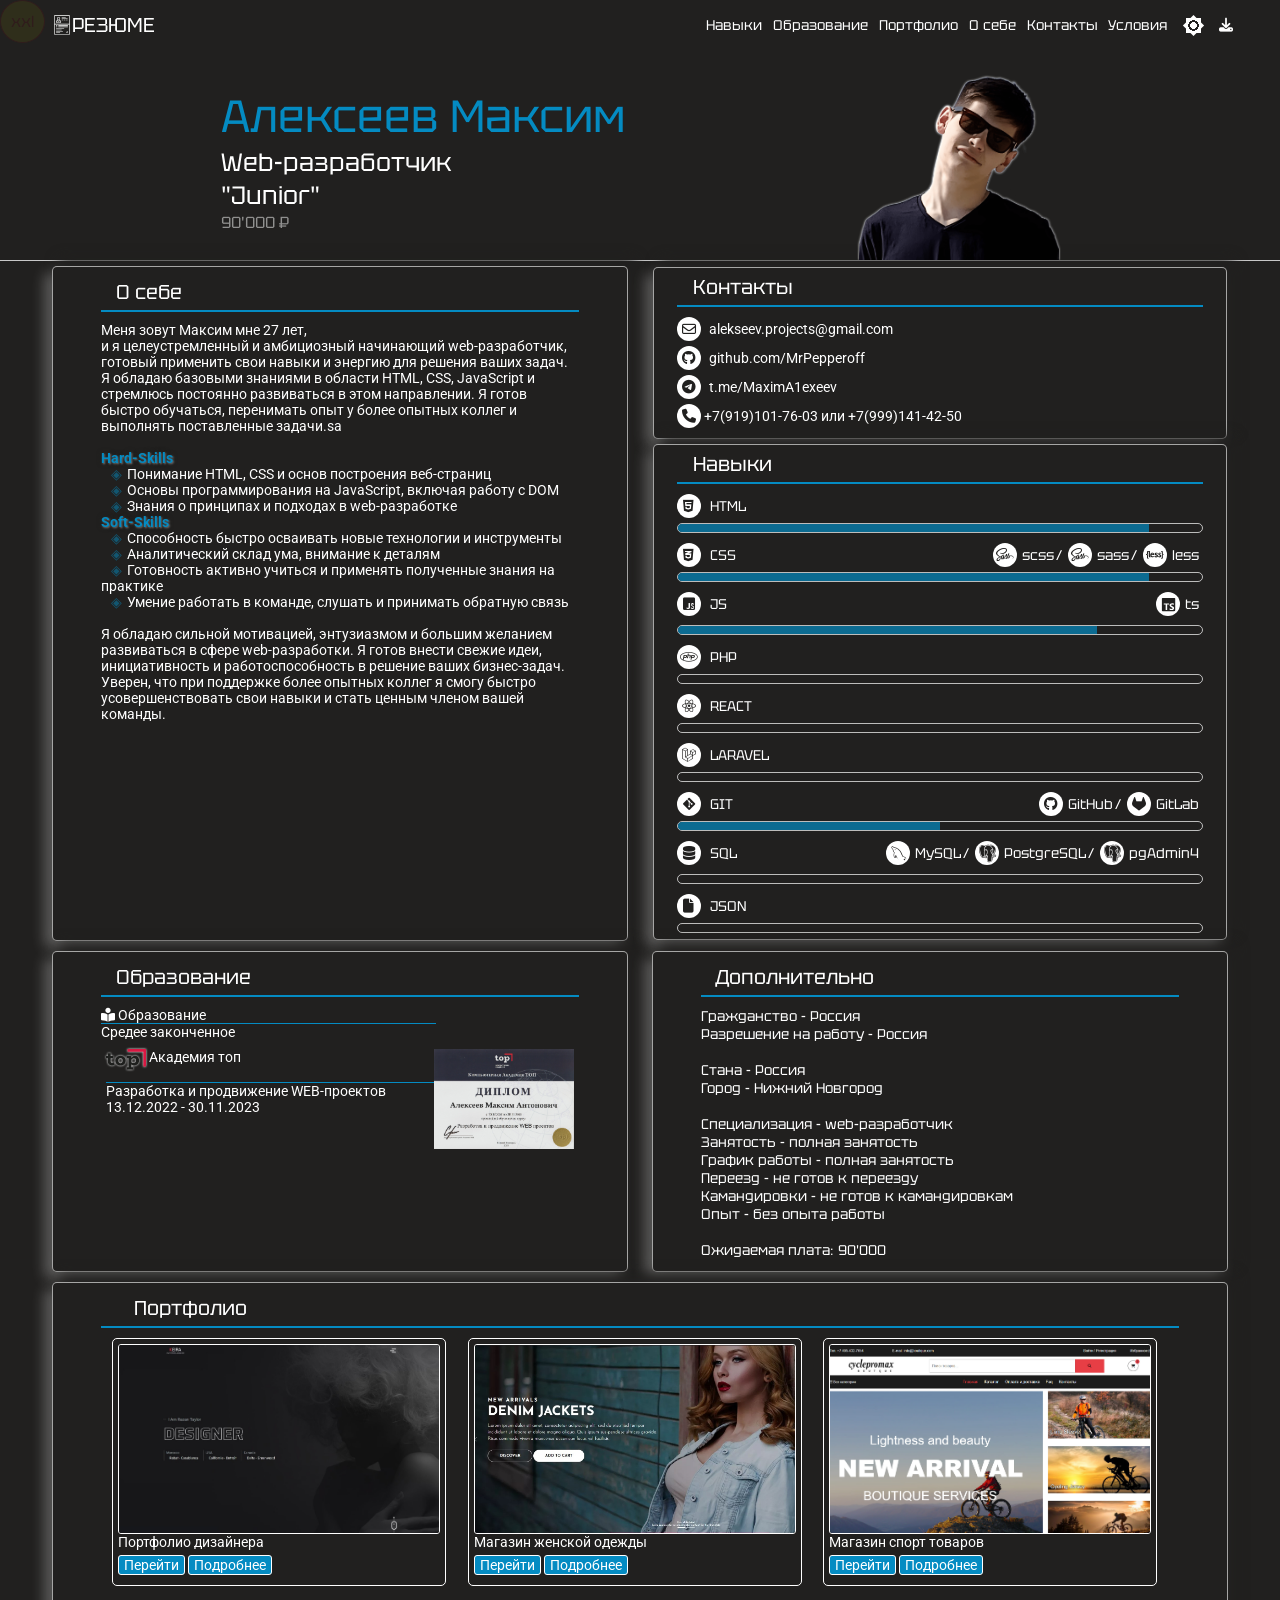
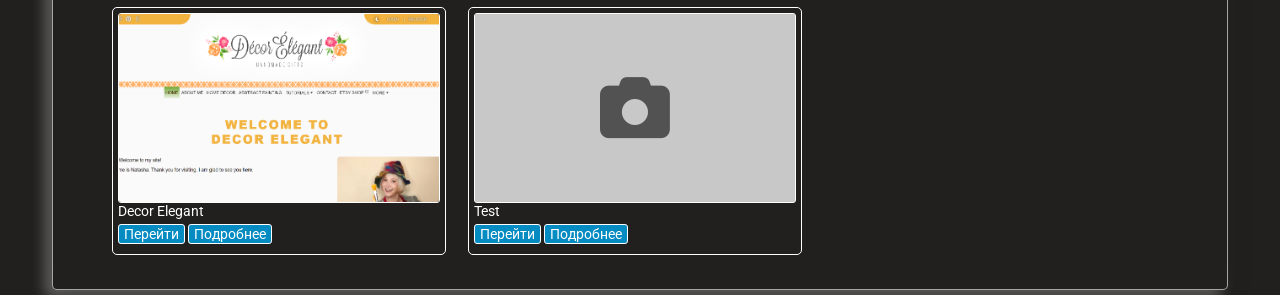
==== index.html @ 8994a520 "header adaptive v2" ====
<!DOCTYPE html>
<html lang="ru">
<head>
    <meta charset="UTF-8">
    <meta name="viewport" content="width=device-width, initial-scale=1.0">

    <!-- Стили -->
    <link rel="stylesheet" href="css/reset.css">
    <link rel="stylesheet" href="css/all.min.css">
    <link rel="stylesheet" href="css/style_portfolio.css">

    <!-- Инфо -->
    <link rel="shortcut icon" href="images/favicon.ico" type="image/x-icon">
    <title>Portfolio</title>
</head>
<!-- TODO 
    создать модельное окно в портфолио "подробнее", 
    добавить описание "обо мне", "условия (придумать другое название)" 
    создать модельное окно для диплома и активировать вторую часть диплома
    добавить БЭМ 
-->
<body>
    <div class="breackpoint">
        <div class='breackpoint__xxs'>xxs</div>
        <div class='breackpoint__xs'>xs</div>
        <div class='breackpoint__sm'>sm</div>
        <div class='breackpoint__md'>md</div>
        <div class='breackpoint__lg'>lg</div>
        <div class='breackpoint__xl'>xl</div>
        <div class='breackpoint__xxl'>xxl</div>
    </div>
    <header class="header">
        <div class="header__top__scroll">
            <div class="header__top" id="header-scroll">
                <div class="content header__top__wrap">    
                    <div class="logo">
                        <svg class="logo__icon" version="1.1" id="Capa_1" xmlns="http://www.w3.org/2000/svg" xmlns:xlink="http://www.w3.org/1999/xlink" x="0px" y="0px" viewBox="0 0 512 512" style="enable-background:new 0 0 512 512;" xml:space="preserve">
                            <g>
                                <path d="M432,0H80C66.766,0,56,10.766,56,24v464c0,13.233,10.766,24,24,24h352c13.234,0,24-10.767,24-24V24 C456,10.766,445.234,0,432,0z M80,16h352c4.411,0,8,3.589,8,8v200H72V24C72,19.589,75.589,16,80,16z M432,496H80 c-4.411,0-8-3.589-8-8V240h368v248C440,492.411,436.411,496,432,496z"></path>
                                <path d="M168,136c22.056,0,40-17.944,40-40v-8c0-22.056-17.944-40-40-40s-40,17.944-40,40v8C128,118.056,145.944,136,168,136z M144,88c0-13.234,10.766-24,24-24s24,10.766,24,24v8c0,13.234-10.766,24-24,24s-24-10.766-24-24V88z"></path>
                                <path d="M118.672,200h98.689c8.071,0,14.638-6.567,14.638-14.639V168c0-6.964-3.244-14.757-8.678-20.847 c-6.268-7.023-14.524-10.891-23.25-10.891h-6.79c-2.778,0-5.357,1.441-6.813,3.808C181.803,147.651,175.072,152,168,152 s-13.803-4.349-18.469-11.93c-1.456-2.366-4.035-3.808-6.813-3.808h-6.79C117.947,136.262,104,153.323,104,168v17.328 C104,193.418,110.582,200,118.672,200z M120,168c0-5.404,6.203-15.738,15.928-15.738h2.568C146.066,162.321,156.612,168,168,168 s21.934-5.679,29.503-15.738h2.568c9.725,0,15.928,10.334,15.928,15.738v16h-96V168z"></path>
                                <path d="M256,72h88c4.418,0,8-3.582,8-8s-3.582-8-8-8h-88c-4.418,0-8,3.582-8,8S251.582,72,256,72z"></path>
                                <path d="M256,136h24c4.418,0,8-3.582,8-8s-3.582-8-8-8h-24c-4.418,0-8,3.582-8,8S251.582,136,256,136z"></path>
                                <path d="M336,120h-24c-4.418,0-8,3.582-8,8s3.582,8,8,8h24c4.418,0,8-3.582,8-8S340.418,120,336,120z"></path>
                                <path d="M392,120h-24c-4.418,0-8,3.582-8,8s3.582,8,8,8h24c4.418,0,8-3.582,8-8S396.418,120,392,120z"></path>
                                <path d="M256,104h136c4.418,0,8-3.582,8-8s-3.582-8-8-8H256c-4.418,0-8,3.582-8,8S251.582,104,256,104z"></path>
                                <path d="M112,280h16c4.418,0,8-3.582,8-8s-3.582-8-8-8h-16c-4.418,0-8,3.582-8,8S107.582,280,112,280z"></path>
                                <path d="M400,264H168c-4.418,0-8,3.582-8,8s3.582,8,8,8h232c4.418,0,8-3.582,8-8S404.418,264,400,264z"></path>
                                <path d="M112,312h16c4.418,0,8-3.582,8-8s-3.582-8-8-8h-16c-4.418,0-8,3.582-8,8S107.582,312,112,312z"></path>
                                <path d="M400,296H168c-4.418,0-8,3.582-8,8s3.582,8,8,8h232c4.418,0,8-3.582,8-8S404.418,296,400,296z"></path>
                                <path d="M304,344H112c-4.418,0-8,3.582-8,8s3.582,8,8,8h192c4.418,0,8-3.582,8-8S308.418,344,304,344z"></path>
                                <path d="M272,408H112c-4.418,0-8,3.582-8,8s3.582,8,8,8h160c4.418,0,8-3.582,8-8S276.418,408,272,408z"></path>
                                <path d="M112,392h128c4.418,0,8-3.582,8-8s-3.582-8-8-8H112c-4.418,0-8,3.582-8,8S107.582,392,112,392z"></path>
                                <path d="M200,440h-88c-4.418,0-8,3.582-8,8s3.582,8,8,8h88c4.418,0,8-3.582,8-8S204.418,440,200,440z"></path>
                                <path d="M400,440h-32c-4.418,0-8,3.582-8,8s3.582,8,8,8h32c4.418,0,8-3.582,8-8S404.418,440,400,440z"></path>
                                <path d="M400,408h-16c-4.418,0-8,3.582-8,8s3.582,8,8,8h16c4.418,0,8-3.582,8-8S404.418,408,400,408z"></path>
                            </g>
                        </svg>
                        <p class="logo__title">РЕЗЮМЕ</p>
                        
                    </div>
                    <nav class="header__nav nav">
                        <ul>
                            <li><a href="#skills">Навыки</a></li>
                            <li><a href="#education">Образование</a></li>
                            <li><a href="#portfolio">Портфолио</a></li>
                            <li><a href="#about">О себе</a></li>
                            <li><a href="#contacts">Контакты</a></li>
                            <li><a href="#conditions">Условия</a></li>
                            <li>
                                <button class="darkMode" aria-label="Toggle color mode" title="Toggle color mode"  onClick='onDark()'>
                                    <div class="sun visible"></div>
                                    <div class="moon">
                                        <div class="star"></div>
                                        <div class="star small"></div>
                                    </div>
                                </button>
                            </li>
                            <li><a href="images/avatar.png" download title="Скачать Резюме"><i class="fa-solid fa-download"></i></a></li>
                        </ul>
                    </nav>
                </div>
            </div>    
        </div>
        
        <div class="header__bottom content">
            <div class="header__info">
                <h1 class="title name">Алексеев <span>Максим</span></h1>
                <h2 class="title">Web-разработчик</h2>
                <p class="lvl">"Junior"</p>
                <p class="price"> 90'000 &#8381;</p>
            </div>
            <div class="avatar__wrap">
                <img src="images/avatar.png" class='avatar' alt="avatar">
                
            </div>
        </div>
    </header>
    <main class="main content">
        <section class="about">
            <h2 class="title"><a name="about">О себе</a></h2>
            <p>
                Меня зовут Максим мне 27 лет, <br> и я целеустремленный и амбициозный начинающий web-разработчик, готовый применить свои навыки и энергию для решения ваших задач. Я обладаю базовыми знаниями в области HTML, CSS, JavaScript и стремлюсь постоянно развиваться в этом направлении. Я готов быстро обучаться, перенимать опыт у более опытных коллег и выполнять поставленные задачи.sa
            </p>
            <br>
            <p>
                <h3>hard-skills</h3>
                <ul>
                    <li>Понимание HTML, CSS и основ построения веб-страниц</li>
                    <li>Основы программирования на JavaScript, включая работу с DOM</li>
                    <li>Знания о принципах и подходах в web-разработке</li>
                </ul>
                <h3>soft-skills</h3>
                <ul>
                    <li>Способность быстро осваивать новые технологии и инструменты</li>
                    <li>Аналитический склад ума, внимание к деталям</li>
                    <li>Готовность активно учиться и применять полученные знания на практике</li>
                    <li>Умение работать в команде, слушать и принимать обратную связь</li>
                </ul>
            </p>
            <br>
            <p>
                Я обладаю сильной мотивацией, энтузиазмом и большим желанием развиваться в сфере web-разработки. Я готов внести свежие идеи, инициативность и работоспособность в решение ваших бизнес-задач. Уверен, что при поддержке более опытных коллег я смогу быстро усовершенствовать свои навыки и стать ценным членом вашей команды.
            </p>
        </section>
        <div class="section__wrap">
            <section class="contacts">
                <h2 class="title"><a name="contacts">Контакты</a></h2>
                <ul>
                    <li><a href="mailo:alekseev.projects@gmail.com"><i class="fa-regular fa-envelope"></i> alekseev.projects@gmail.com</a><button><i class="fa-regular fa-clipboard"></i></button></li>
                    <li><a href="https://github.com/MrPepperoff"><i class="fa-brands fa-github"></i> github.com/MrPepperoff</a></li>
                    <li><a href="https://t.me/MaximA1exeev"><i class="fa-brands fa-telegram"></i> t.me/MaximA1exeev</a></li>
                    <li><i class="fa-solid fa-phone"></i> +7(919)101-76-03 или +7(999)141-42-50</li>
                </ul>
            </section>
            <section class="skills">
                <h2 class="title"><a name="skills">Навыки</a></h2>
                <ul>
                    <li>
                        <div class="skills__langs">
                            <h4><i class="fa-brands fa-html5"></i> html</h4>
                        </div>
                        <div class="line" data-skill="90"></div>
                    </li>
                    <li>
                        <div class="skills__langs">
                            <h4><i class="fa-brands fa-css3-alt"></i> css</h4>
                            <ul>
                                <li><i class="fa-brands fa-sass"></i> scss</li>
                                <li><i class="fa-brands fa-sass"></i> sass</li>
                                <li><i class="fa-brands fa-less"></i> less</li>
                            </ul>    
                        </div>
                        <div class="line" data-skill="90"></div>
                        
                    </li>
                    <li>
                        <div class="skills__langs">
                            <h4><i class="fa-brands fa-square-js"></i> js</h4>    
                            <ul>
                                <li>
                                    <svg role="img" class='icon' viewBox="-7 -7 36 36" xmlns="http://www.w3.org/2000/svg">
                                        <path d="M1.125 0C.502 0 0 .502 0 1.125v21.75C0 23.498.502 24 1.125 24h21.75c.623 0 1.125-.502 1.125-1.125V1.125C24 .502 23.498 0 22.875 0zm17.363 9.75c.612 0 1.154.037 1.627.111a6.38 6.38 0 0 1 1.306.34v2.458a3.95 3.95 0 0 0-.643-.361 5.093 5.093 0 0 0-.717-.26 5.453 5.453 0 0 0-1.426-.2c-.3 0-.573.028-.819.086a2.1 2.1 0 0 0-.623.242c-.17.104-.3.229-.393.374a.888.888 0 0 0-.14.49c0 .196.053.373.156.529.104.156.252.304.443.444s.423.276.696.41c.273.135.582.274.926.416.47.197.892.407 1.266.628.374.222.695.473.963.753.268.279.472.598.614.957.142.359.214.776.214 1.253 0 .657-.125 1.21-.373 1.656a3.033 3.033 0 0 1-1.012 1.085 4.38 4.38 0 0 1-1.487.596c-.566.12-1.163.18-1.79.18a9.916 9.916 0 0 1-1.84-.164 5.544 5.544 0 0 1-1.512-.493v-2.63a5.033 5.033 0 0 0 3.237 1.2c.333 0 .624-.03.872-.09.249-.06.456-.144.623-.25.166-.108.29-.234.373-.38a1.023 1.023 0 0 0-.074-1.089 2.12 2.12 0 0 0-.537-.5 5.597 5.597 0 0 0-.807-.444 27.72 27.72 0 0 0-1.007-.436c-.918-.383-1.602-.852-2.053-1.405-.45-.553-.676-1.222-.676-2.005 0-.614.123-1.141.369-1.582.246-.441.58-.804 1.004-1.089a4.494 4.494 0 0 1 1.47-.629 7.536 7.536 0 0 1 1.77-.201zm-15.113.188h9.563v2.166H9.506v9.646H6.789v-9.646H3.375z"/>
                                    </svg> ts
                                </li>
                            </ul>
                        </div>
                        
                        <div class="line" data-skill="80"></div>
                        
                    </li>
                    <li>
                        <div class="skills__langs">
                            <h4><i class="fa-brands fa-php"></i> php</h4>
                        </div>
                        <div class="line" data-skill="0"></div>
                    </li>
                    <li>
                        <div class="skills__langs">
                            <h4><i class="fa-brands fa-react"></i> react</h4>
                        </div>
                        <div class="line" data-skill="0"></div>
                    </li>
                    <li>
                        <div class="skills__langs">
                            <h4><i class="fa-brands fa-laravel"></i> laravel</h4>    
                        </div>
                        <div class="line" data-skill="0"></div>
                    </li>
                    <li>
                        <div class="skills__langs">
                            <h4><i class="fa-brands fa-git-alt"></i> git</h4>
                            <ul>
                                <li><i class="fa-brands fa-github"></i> GitHub</li>
                                <li><i class="fa-brands fa-gitlab"></i> GitLab</li>
                            </ul>
                        </div>
                        <div class="line" data-skill="50"></div>
                    </li>
                    <li>
                        <div class="skills__langs">
                            <h4><i class="fa-solid fa-database"></i> SQL</h4>
                            <ul>
                                <li>
                                    <svg class="icon"  width="800px" height="800px" viewBox="-5 -5 30 30" xmlns="http://www.w3.org/2000/svg">
                                        <path d="m24.129 23.412-.508-.484c-.251-.331-.518-.624-.809-.891l-.005-.004q-.448-.407-.931-.774-.387-.266-1.064-.641c-.371-.167-.661-.46-.818-.824l-.004-.01-.048-.024c.212-.021.406-.06.592-.115l-.023.006.57-.157c.236-.074.509-.122.792-.133h.006c.298-.012.579-.06.847-.139l-.025.006q.194-.048.399-.109t.351-.109v-.169q-.145-.217-.351-.496c-.131-.178-.278-.333-.443-.468l-.005-.004q-.629-.556-1.303-1.076c-.396-.309-.845-.624-1.311-.916l-.068-.04c-.246-.162-.528-.312-.825-.435l-.034-.012q-.448-.182-.883-.399c-.097-.048-.21-.09-.327-.119l-.011-.002c-.117-.024-.217-.084-.29-.169l-.001-.001c-.138-.182-.259-.389-.355-.609l-.008-.02q-.145-.339-.314-.651-.363-.702-.702-1.427t-.651-1.452q-.217-.484-.399-.967c-.134-.354-.285-.657-.461-.942l.013.023c-.432-.736-.863-1.364-1.331-1.961l.028.038c-.463-.584-.943-1.106-1.459-1.59l-.008-.007c-.509-.478-1.057-.934-1.632-1.356l-.049-.035q-.896-.651-1.96-1.282c-.285-.168-.616-.305-.965-.393l-.026-.006-1.113-.278-.629-.048q-.314-.024-.629-.024c-.148-.078-.275-.171-.387-.279-.11-.105-.229-.204-.353-.295l-.01-.007c-.605-.353-1.308-.676-2.043-.93l-.085-.026c-.193-.113-.425-.179-.672-.179-.176 0-.345.034-.499.095l.009-.003c-.38.151-.67.458-.795.84l-.003.01c-.073.172-.115.371-.115.581 0 .368.13.705.347.968l-.002-.003q.544.725.834 1.14.217.291.448.605c.141.188.266.403.367.63l.008.021c.056.119.105.261.141.407l.003.016q.048.206.121.448.217.556.411 1.14c.141.425.297.785.478 1.128l-.019-.04q.145.266.291.52t.314.496c.065.098.147.179.241.242l.003.002c.099.072.164.185.169.313v.001c-.114.168-.191.369-.217.586l-.001.006c-.035.253-.085.478-.153.695l.008-.03c-.223.666-.351 1.434-.351 2.231 0 .258.013.512.04.763l-.003-.031c.06.958.349 1.838.812 2.6l-.014-.025c.197.295.408.552.641.787.168.188.412.306.684.306.152 0 .296-.037.422-.103l-.005.002c.35-.126.599-.446.617-.827v-.002c.048-.474.12-.898.219-1.312l-.013.067c.024-.063.038-.135.038-.211 0-.015-.001-.03-.002-.045v.002q-.012-.109.133-.206v.048q.145.339.302.677t.326.677c.295.449.608.841.952 1.202l-.003-.003c.345.372.721.706 1.127 1.001l.022.015c.212.162.398.337.566.528l.004.004c.158.186.347.339.56.454l.01.005v-.024h.048c-.039-.087-.102-.157-.18-.205l-.002-.001c-.079-.044-.147-.088-.211-.136l.005.003q-.217-.217-.448-.484t-.423-.508q-.508-.702-.969-1.467t-.871-1.555q-.194-.387-.375-.798t-.351-.798c-.049-.099-.083-.213-.096-.334v-.005c-.006-.115-.072-.214-.168-.265l-.002-.001c-.121.206-.255.384-.408.545l.001-.001c-.159.167-.289.364-.382.58l-.005.013c-.141.342-.244.739-.289 1.154l-.002.019q-.072.641-.145 1.318l-.048.024-.024.024c-.26-.053-.474-.219-.59-.443l-.002-.005q-.182-.351-.326-.69c-.248-.637-.402-1.374-.423-2.144v-.009c-.009-.122-.013-.265-.013-.408 0-.666.105-1.308.299-1.91l-.012.044q.072-.266.314-.896t.097-.871c-.05-.165-.143-.304-.265-.41l-.001-.001c-.122-.106-.233-.217-.335-.335l-.003-.004q-.169-.244-.326-.52t-.278-.544c-.165-.382-.334-.861-.474-1.353l-.022-.089c-.159-.565-.336-1.043-.546-1.503l.026.064c-.111-.252-.24-.47-.39-.669l.006.008q-.244-.326-.436-.617-.244-.314-.484-.605c-.163-.197-.308-.419-.426-.657l-.009-.02c-.048-.097-.09-.21-.119-.327l-.002-.011c-.011-.035-.017-.076-.017-.117 0-.082.024-.159.066-.223l-.001.002c.011-.056.037-.105.073-.145.039-.035.089-.061.143-.072h.002c.085-.055.188-.088.3-.088.084 0 .165.019.236.053l-.003-.001c.219.062.396.124.569.195l-.036-.013q.459.194.847.375c.298.142.552.292.792.459l-.018-.012q.194.121.387.266t.411.291h.339q.387 0 .822.037c.293.023.564.078.822.164l-.024-.007c.481.143.894.312 1.286.515l-.041-.019q.593.302 1.125.641c.589.367 1.098.743 1.577 1.154l-.017-.014c.5.428.954.867 1.38 1.331l.01.012c.416.454.813.947 1.176 1.464l.031.047c.334.472.671 1.018.974 1.584l.042.085c.081.154.163.343.234.536l.011.033q.097.278.217.57.266.605.57 1.221t.57 1.198l.532 1.161c.187.406.396.756.639 1.079l-.011-.015c.203.217.474.369.778.422l.008.001c.368.092.678.196.978.319l-.047-.017c.143.065.327.134.516.195l.04.011c.212.065.396.151.565.259l-.009-.005c.327.183.604.363.868.559l-.021-.015q.411.302.822.57.194.145.651.423t.484.52c-.114-.004-.249-.007-.384-.007-.492 0-.976.032-1.45.094l.056-.006c-.536.072-1.022.203-1.479.39l.04-.014c-.113.049-.248.094-.388.129l-.019.004c-.142.021-.252.135-.266.277v.001c.061.076.11.164.143.26l.002.006c.034.102.075.19.125.272l-.003-.006c.119.211.247.393.391.561l-.004-.005c.141.174.3.325.476.454l.007.005q.244.194.508.399c.161.126.343.25.532.362l.024.013c.284.174.614.34.958.479l.046.016c.374.15.695.324.993.531l-.016-.011q.291.169.58.375t.556.399c.073.072.137.152.191.239l.003.005c.091.104.217.175.36.193h.003v-.048c-.088-.067-.153-.16-.184-.267l-.001-.004c-.025-.102-.062-.191-.112-.273l.002.004zm-18.576-19.205q-.194 0-.363.012c-.115.008-.222.029-.323.063l.009-.003v.024h.048q.097.145.244.326t.266.351l.387.798.048-.024c.113-.082.2-.192.252-.321l.002-.005c.052-.139.082-.301.082-.469 0-.018 0-.036-.001-.054v.003c-.045-.044-.082-.096-.108-.154l-.001-.003-.081-.182c-.053-.084-.127-.15-.214-.192l-.003-.001c-.094-.045-.174-.102-.244-.169z"/>
                                    </svg>
                                     MySQL
                                </li>
                                <li>
                                    <svg class="icon"  width="800px" height="800px" viewBox="-3 -3 36 36" xmlns="http://www.w3.org/2000/svg">
                                        <path d="M22.839 0c-1.245 0.011-2.479 0.188-3.677 0.536l-0.083 0.027c-0.751-0.131-1.516-0.203-2.276-0.219-1.573-0.027-2.923 0.353-4.011 0.989-1.073-0.369-3.297-1.016-5.641-0.885-1.629 0.088-3.411 0.583-4.735 1.979-1.312 1.391-2.009 3.547-1.864 6.485 0.041 0.807 0.271 2.124 0.656 3.837 0.38 1.709 0.917 3.709 1.589 5.537 0.672 1.823 1.405 3.463 2.552 4.577 0.572 0.557 1.364 1.032 2.296 0.991 0.652-0.027 1.24-0.313 1.751-0.735 0.249 0.328 0.516 0.468 0.755 0.599 0.308 0.167 0.599 0.281 0.907 0.355 0.552 0.14 1.495 0.323 2.599 0.135 0.375-0.063 0.771-0.187 1.167-0.359 0.016 0.437 0.032 0.869 0.047 1.307 0.057 1.38 0.095 2.656 0.505 3.776 0.068 0.183 0.251 1.12 0.969 1.953 0.724 0.833 2.129 1.349 3.739 1.005 1.131-0.24 2.573-0.677 3.532-2.041 0.948-1.344 1.375-3.276 1.459-6.412 0.020-0.172 0.047-0.312 0.072-0.448l0.224 0.021h0.027c1.208 0.052 2.521-0.12 3.62-0.631 0.968-0.448 1.703-0.901 2.239-1.708 0.131-0.199 0.281-0.443 0.319-0.86 0.041-0.411-0.199-1.063-0.595-1.364-0.791-0.604-1.291-0.375-1.828-0.26-0.525 0.115-1.063 0.176-1.599 0.192 1.541-2.593 2.645-5.353 3.276-7.792 0.375-1.443 0.584-2.771 0.599-3.932 0.021-1.161-0.077-2.187-0.771-3.077-2.177-2.776-5.235-3.548-7.599-3.573-0.073 0-0.145 0-0.219 0zM22.776 0.855c2.235-0.021 5.093 0.604 7.145 3.228 0.464 0.589 0.6 1.448 0.584 2.511s-0.213 2.328-0.573 3.719c-0.692 2.699-2.011 5.833-3.859 8.652 0.063 0.047 0.135 0.088 0.208 0.115 0.385 0.161 1.265 0.296 3.025-0.063 0.443-0.095 0.767-0.156 1.105 0.099 0.167 0.14 0.255 0.349 0.244 0.568-0.020 0.161-0.077 0.317-0.177 0.448-0.339 0.509-1.009 0.995-1.869 1.396-0.76 0.353-1.855 0.536-2.817 0.547-0.489 0.005-0.937-0.032-1.319-0.152l-0.020-0.004c-0.147 1.411-0.484 4.203-0.704 5.473-0.176 1.025-0.484 1.844-1.072 2.453-0.589 0.615-1.417 0.979-2.537 1.219-1.385 0.297-2.391-0.021-3.041-0.568s-0.948-1.276-1.125-1.719c-0.124-0.307-0.187-0.703-0.249-1.235-0.063-0.531-0.104-1.177-0.136-1.911-0.041-1.12-0.057-2.24-0.041-3.365-0.577 0.532-1.296 0.88-2.068 1.016-0.921 0.156-1.739 0-2.228-0.12-0.24-0.063-0.475-0.151-0.693-0.271-0.229-0.12-0.443-0.255-0.588-0.527-0.084-0.156-0.109-0.337-0.073-0.509 0.041-0.177 0.145-0.328 0.287-0.443 0.265-0.215 0.615-0.333 1.14-0.443 0.959-0.199 1.297-0.333 1.5-0.496 0.172-0.135 0.371-0.416 0.713-0.828 0-0.015 0-0.036-0.005-0.052-0.619-0.020-1.224-0.181-1.771-0.479-0.197 0.208-1.224 1.292-2.468 2.792-0.521 0.624-1.099 0.984-1.713 1.011-0.609 0.025-1.163-0.281-1.631-0.735-0.937-0.912-1.688-2.48-2.339-4.251s-1.177-3.744-1.557-5.421c-0.375-1.683-0.599-3.037-0.631-3.688-0.14-2.776 0.511-4.645 1.625-5.828s2.641-1.625 4.131-1.713c2.672-0.151 5.213 0.781 5.724 0.979 0.989-0.672 2.265-1.088 3.859-1.063 0.756 0.011 1.505 0.109 2.24 0.292l0.027-0.016c0.323-0.109 0.651-0.208 0.984-0.28 0.907-0.215 1.833-0.324 2.76-0.339zM22.979 1.745h-0.197c-0.76 0.009-1.527 0.099-2.271 0.26 1.661 0.735 2.916 1.864 3.801 3 0.615 0.781 1.12 1.64 1.505 2.557 0.152 0.355 0.251 0.651 0.303 0.88 0.031 0.115 0.047 0.213 0.057 0.312 0 0.052 0.005 0.105-0.021 0.193 0 0.005-0.005 0.016-0.005 0.021 0.043 1.167-0.249 1.957-0.287 3.072-0.025 0.808 0.183 1.756 0.235 2.792 0.047 0.973-0.072 2.041-0.703 3.093 0.052 0.063 0.099 0.125 0.151 0.193 1.672-2.636 2.88-5.547 3.521-8.032 0.344-1.339 0.525-2.552 0.541-3.509 0.016-0.959-0.161-1.657-0.391-1.948-1.792-2.287-4.213-2.871-6.24-2.885zM16.588 2.088c-1.572 0.005-2.703 0.48-3.561 1.193-0.887 0.74-1.48 1.745-1.865 2.781-0.464 1.224-0.625 2.411-0.688 3.219l0.021-0.011c0.475-0.265 1.099-0.536 1.771-0.687 0.667-0.157 1.391-0.204 2.041 0.052 0.657 0.249 1.193 0.848 1.391 1.749 0.939 4.344-0.291 5.959-0.744 7.177-0.172 0.443-0.323 0.891-0.443 1.349 0.057-0.011 0.115-0.027 0.172-0.032 0.323-0.025 0.572 0.079 0.719 0.141 0.459 0.192 0.771 0.588 0.943 1.041 0.041 0.12 0.072 0.244 0.093 0.38 0.016 0.052 0.027 0.109 0.027 0.167-0.052 1.661-0.048 3.323 0.015 4.984 0.032 0.719 0.079 1.349 0.136 1.849 0.057 0.495 0.135 0.875 0.188 1.005 0.171 0.427 0.421 0.984 0.875 1.364 0.448 0.381 1.093 0.631 2.276 0.381 1.025-0.224 1.656-0.527 2.077-0.964 0.423-0.443 0.672-1.052 0.833-1.984 0.245-1.401 0.729-5.464 0.787-6.224-0.025-0.579 0.057-1.021 0.245-1.36 0.187-0.344 0.479-0.557 0.735-0.672 0.124-0.057 0.244-0.093 0.343-0.125-0.104-0.145-0.213-0.291-0.323-0.432-0.364-0.443-0.667-0.937-0.891-1.463-0.104-0.22-0.219-0.439-0.344-0.647-0.176-0.317-0.4-0.719-0.635-1.172-0.469-0.896-0.979-1.989-1.245-3.052-0.265-1.063-0.301-2.161 0.376-2.932 0.599-0.688 1.656-0.973 3.233-0.812-0.047-0.141-0.072-0.261-0.151-0.443-0.359-0.844-0.828-1.636-1.391-2.355-1.339-1.713-3.511-3.412-6.859-3.469zM7.735 2.156c-0.167 0-0.339 0.005-0.505 0.016-1.349 0.079-2.62 0.468-3.532 1.432-0.911 0.969-1.509 2.547-1.38 5.167 0.027 0.5 0.24 1.885 0.609 3.536 0.371 1.652 0.896 3.595 1.527 5.313 0.629 1.713 1.391 3.208 2.12 3.916 0.364 0.349 0.681 0.495 0.968 0.485 0.287-0.016 0.636-0.183 1.063-0.693 0.776-0.937 1.579-1.844 2.412-2.729-1.199-1.047-1.787-2.629-1.552-4.203 0.135-0.984 0.156-1.907 0.135-2.636-0.015-0.708-0.063-1.176-0.063-1.473 0-0.011 0-0.016 0-0.027v-0.005l-0.005-0.009c0-1.537 0.272-3.057 0.792-4.5 0.375-0.996 0.928-2 1.76-2.819-0.817-0.271-2.271-0.676-3.843-0.755-0.167-0.011-0.339-0.016-0.505-0.016zM24.265 9.197c-0.905 0.016-1.411 0.251-1.681 0.552-0.376 0.433-0.412 1.193-0.177 2.131 0.233 0.937 0.719 1.984 1.172 2.855 0.224 0.437 0.443 0.828 0.619 1.145 0.183 0.323 0.313 0.547 0.391 0.745 0.073 0.177 0.157 0.333 0.24 0.479 0.349-0.74 0.412-1.464 0.375-2.224-0.047-0.937-0.265-1.896-0.229-2.864 0.037-1.136 0.261-1.876 0.277-2.751-0.324-0.041-0.657-0.068-0.985-0.068zM13.287 9.355c-0.276 0-0.552 0.036-0.823 0.099-0.537 0.131-1.052 0.328-1.537 0.599-0.161 0.088-0.317 0.188-0.463 0.303l-0.032 0.025c0.011 0.199 0.047 0.667 0.063 1.365 0.016 0.76 0 1.728-0.145 2.776-0.323 2.281 1.333 4.167 3.276 4.172 0.115-0.469 0.301-0.944 0.489-1.443 0.541-1.459 1.604-2.521 0.708-6.677-0.145-0.677-0.437-0.953-0.839-1.109-0.224-0.079-0.457-0.115-0.697-0.109zM23.844 9.625h0.068c0.083 0.005 0.167 0.011 0.239 0.031 0.068 0.016 0.131 0.037 0.183 0.073 0.052 0.031 0.088 0.083 0.099 0.145v0.011c0 0.063-0.016 0.125-0.047 0.183-0.041 0.072-0.088 0.14-0.145 0.197-0.136 0.151-0.319 0.251-0.516 0.281-0.193 0.027-0.385-0.025-0.547-0.135-0.063-0.048-0.125-0.1-0.172-0.157-0.047-0.047-0.073-0.109-0.084-0.172-0.004-0.061 0.011-0.124 0.052-0.171 0.048-0.048 0.1-0.089 0.157-0.12 0.129-0.073 0.301-0.125 0.5-0.152 0.072-0.009 0.145-0.015 0.213-0.020zM13.416 9.849c0.068 0 0.147 0.005 0.22 0.015 0.208 0.032 0.385 0.084 0.525 0.167 0.068 0.032 0.131 0.084 0.177 0.141 0.052 0.063 0.077 0.14 0.073 0.224-0.016 0.077-0.048 0.151-0.1 0.208-0.057 0.068-0.119 0.125-0.192 0.172-0.172 0.125-0.385 0.177-0.599 0.151-0.215-0.036-0.412-0.14-0.557-0.301-0.063-0.068-0.115-0.141-0.157-0.219-0.047-0.073-0.067-0.156-0.057-0.24 0.021-0.14 0.141-0.219 0.256-0.26 0.131-0.043 0.271-0.057 0.411-0.052zM25.495 19.64h-0.005c-0.192 0.073-0.353 0.1-0.489 0.163-0.14 0.052-0.251 0.156-0.317 0.285-0.089 0.152-0.156 0.423-0.136 0.885 0.057 0.043 0.125 0.073 0.199 0.095 0.224 0.068 0.609 0.115 1.036 0.109 0.849-0.011 1.896-0.208 2.453-0.469 0.453-0.208 0.88-0.489 1.255-0.817-1.859 0.38-2.905 0.281-3.552 0.016-0.156-0.068-0.307-0.157-0.443-0.267zM14.787 19.765h-0.027c-0.072 0.005-0.172 0.032-0.375 0.251-0.464 0.52-0.625 0.848-1.005 1.151-0.385 0.307-0.88 0.469-1.875 0.672-0.312 0.063-0.495 0.135-0.615 0.192 0.036 0.032 0.036 0.043 0.093 0.068 0.147 0.084 0.333 0.152 0.485 0.193 0.427 0.104 1.124 0.229 1.859 0.104 0.729-0.125 1.489-0.475 2.141-1.385 0.115-0.156 0.124-0.391 0.031-0.641-0.093-0.244-0.297-0.463-0.437-0.52-0.089-0.043-0.183-0.068-0.276-0.084z"/>
                                    </svg> 
                                     PostgreSQL
                                </li>
                                <li>
                                    <svg class="icon"  width="800px" height="800px" viewBox="-3 -3 36 36" xmlns="http://www.w3.org/2000/svg">
                                        <path d="M22.839 0c-1.245 0.011-2.479 0.188-3.677 0.536l-0.083 0.027c-0.751-0.131-1.516-0.203-2.276-0.219-1.573-0.027-2.923 0.353-4.011 0.989-1.073-0.369-3.297-1.016-5.641-0.885-1.629 0.088-3.411 0.583-4.735 1.979-1.312 1.391-2.009 3.547-1.864 6.485 0.041 0.807 0.271 2.124 0.656 3.837 0.38 1.709 0.917 3.709 1.589 5.537 0.672 1.823 1.405 3.463 2.552 4.577 0.572 0.557 1.364 1.032 2.296 0.991 0.652-0.027 1.24-0.313 1.751-0.735 0.249 0.328 0.516 0.468 0.755 0.599 0.308 0.167 0.599 0.281 0.907 0.355 0.552 0.14 1.495 0.323 2.599 0.135 0.375-0.063 0.771-0.187 1.167-0.359 0.016 0.437 0.032 0.869 0.047 1.307 0.057 1.38 0.095 2.656 0.505 3.776 0.068 0.183 0.251 1.12 0.969 1.953 0.724 0.833 2.129 1.349 3.739 1.005 1.131-0.24 2.573-0.677 3.532-2.041 0.948-1.344 1.375-3.276 1.459-6.412 0.020-0.172 0.047-0.312 0.072-0.448l0.224 0.021h0.027c1.208 0.052 2.521-0.12 3.62-0.631 0.968-0.448 1.703-0.901 2.239-1.708 0.131-0.199 0.281-0.443 0.319-0.86 0.041-0.411-0.199-1.063-0.595-1.364-0.791-0.604-1.291-0.375-1.828-0.26-0.525 0.115-1.063 0.176-1.599 0.192 1.541-2.593 2.645-5.353 3.276-7.792 0.375-1.443 0.584-2.771 0.599-3.932 0.021-1.161-0.077-2.187-0.771-3.077-2.177-2.776-5.235-3.548-7.599-3.573-0.073 0-0.145 0-0.219 0zM22.776 0.855c2.235-0.021 5.093 0.604 7.145 3.228 0.464 0.589 0.6 1.448 0.584 2.511s-0.213 2.328-0.573 3.719c-0.692 2.699-2.011 5.833-3.859 8.652 0.063 0.047 0.135 0.088 0.208 0.115 0.385 0.161 1.265 0.296 3.025-0.063 0.443-0.095 0.767-0.156 1.105 0.099 0.167 0.14 0.255 0.349 0.244 0.568-0.020 0.161-0.077 0.317-0.177 0.448-0.339 0.509-1.009 0.995-1.869 1.396-0.76 0.353-1.855 0.536-2.817 0.547-0.489 0.005-0.937-0.032-1.319-0.152l-0.020-0.004c-0.147 1.411-0.484 4.203-0.704 5.473-0.176 1.025-0.484 1.844-1.072 2.453-0.589 0.615-1.417 0.979-2.537 1.219-1.385 0.297-2.391-0.021-3.041-0.568s-0.948-1.276-1.125-1.719c-0.124-0.307-0.187-0.703-0.249-1.235-0.063-0.531-0.104-1.177-0.136-1.911-0.041-1.12-0.057-2.24-0.041-3.365-0.577 0.532-1.296 0.88-2.068 1.016-0.921 0.156-1.739 0-2.228-0.12-0.24-0.063-0.475-0.151-0.693-0.271-0.229-0.12-0.443-0.255-0.588-0.527-0.084-0.156-0.109-0.337-0.073-0.509 0.041-0.177 0.145-0.328 0.287-0.443 0.265-0.215 0.615-0.333 1.14-0.443 0.959-0.199 1.297-0.333 1.5-0.496 0.172-0.135 0.371-0.416 0.713-0.828 0-0.015 0-0.036-0.005-0.052-0.619-0.020-1.224-0.181-1.771-0.479-0.197 0.208-1.224 1.292-2.468 2.792-0.521 0.624-1.099 0.984-1.713 1.011-0.609 0.025-1.163-0.281-1.631-0.735-0.937-0.912-1.688-2.48-2.339-4.251s-1.177-3.744-1.557-5.421c-0.375-1.683-0.599-3.037-0.631-3.688-0.14-2.776 0.511-4.645 1.625-5.828s2.641-1.625 4.131-1.713c2.672-0.151 5.213 0.781 5.724 0.979 0.989-0.672 2.265-1.088 3.859-1.063 0.756 0.011 1.505 0.109 2.24 0.292l0.027-0.016c0.323-0.109 0.651-0.208 0.984-0.28 0.907-0.215 1.833-0.324 2.76-0.339zM22.979 1.745h-0.197c-0.76 0.009-1.527 0.099-2.271 0.26 1.661 0.735 2.916 1.864 3.801 3 0.615 0.781 1.12 1.64 1.505 2.557 0.152 0.355 0.251 0.651 0.303 0.88 0.031 0.115 0.047 0.213 0.057 0.312 0 0.052 0.005 0.105-0.021 0.193 0 0.005-0.005 0.016-0.005 0.021 0.043 1.167-0.249 1.957-0.287 3.072-0.025 0.808 0.183 1.756 0.235 2.792 0.047 0.973-0.072 2.041-0.703 3.093 0.052 0.063 0.099 0.125 0.151 0.193 1.672-2.636 2.88-5.547 3.521-8.032 0.344-1.339 0.525-2.552 0.541-3.509 0.016-0.959-0.161-1.657-0.391-1.948-1.792-2.287-4.213-2.871-6.24-2.885zM16.588 2.088c-1.572 0.005-2.703 0.48-3.561 1.193-0.887 0.74-1.48 1.745-1.865 2.781-0.464 1.224-0.625 2.411-0.688 3.219l0.021-0.011c0.475-0.265 1.099-0.536 1.771-0.687 0.667-0.157 1.391-0.204 2.041 0.052 0.657 0.249 1.193 0.848 1.391 1.749 0.939 4.344-0.291 5.959-0.744 7.177-0.172 0.443-0.323 0.891-0.443 1.349 0.057-0.011 0.115-0.027 0.172-0.032 0.323-0.025 0.572 0.079 0.719 0.141 0.459 0.192 0.771 0.588 0.943 1.041 0.041 0.12 0.072 0.244 0.093 0.38 0.016 0.052 0.027 0.109 0.027 0.167-0.052 1.661-0.048 3.323 0.015 4.984 0.032 0.719 0.079 1.349 0.136 1.849 0.057 0.495 0.135 0.875 0.188 1.005 0.171 0.427 0.421 0.984 0.875 1.364 0.448 0.381 1.093 0.631 2.276 0.381 1.025-0.224 1.656-0.527 2.077-0.964 0.423-0.443 0.672-1.052 0.833-1.984 0.245-1.401 0.729-5.464 0.787-6.224-0.025-0.579 0.057-1.021 0.245-1.36 0.187-0.344 0.479-0.557 0.735-0.672 0.124-0.057 0.244-0.093 0.343-0.125-0.104-0.145-0.213-0.291-0.323-0.432-0.364-0.443-0.667-0.937-0.891-1.463-0.104-0.22-0.219-0.439-0.344-0.647-0.176-0.317-0.4-0.719-0.635-1.172-0.469-0.896-0.979-1.989-1.245-3.052-0.265-1.063-0.301-2.161 0.376-2.932 0.599-0.688 1.656-0.973 3.233-0.812-0.047-0.141-0.072-0.261-0.151-0.443-0.359-0.844-0.828-1.636-1.391-2.355-1.339-1.713-3.511-3.412-6.859-3.469zM7.735 2.156c-0.167 0-0.339 0.005-0.505 0.016-1.349 0.079-2.62 0.468-3.532 1.432-0.911 0.969-1.509 2.547-1.38 5.167 0.027 0.5 0.24 1.885 0.609 3.536 0.371 1.652 0.896 3.595 1.527 5.313 0.629 1.713 1.391 3.208 2.12 3.916 0.364 0.349 0.681 0.495 0.968 0.485 0.287-0.016 0.636-0.183 1.063-0.693 0.776-0.937 1.579-1.844 2.412-2.729-1.199-1.047-1.787-2.629-1.552-4.203 0.135-0.984 0.156-1.907 0.135-2.636-0.015-0.708-0.063-1.176-0.063-1.473 0-0.011 0-0.016 0-0.027v-0.005l-0.005-0.009c0-1.537 0.272-3.057 0.792-4.5 0.375-0.996 0.928-2 1.76-2.819-0.817-0.271-2.271-0.676-3.843-0.755-0.167-0.011-0.339-0.016-0.505-0.016zM24.265 9.197c-0.905 0.016-1.411 0.251-1.681 0.552-0.376 0.433-0.412 1.193-0.177 2.131 0.233 0.937 0.719 1.984 1.172 2.855 0.224 0.437 0.443 0.828 0.619 1.145 0.183 0.323 0.313 0.547 0.391 0.745 0.073 0.177 0.157 0.333 0.24 0.479 0.349-0.74 0.412-1.464 0.375-2.224-0.047-0.937-0.265-1.896-0.229-2.864 0.037-1.136 0.261-1.876 0.277-2.751-0.324-0.041-0.657-0.068-0.985-0.068zM13.287 9.355c-0.276 0-0.552 0.036-0.823 0.099-0.537 0.131-1.052 0.328-1.537 0.599-0.161 0.088-0.317 0.188-0.463 0.303l-0.032 0.025c0.011 0.199 0.047 0.667 0.063 1.365 0.016 0.76 0 1.728-0.145 2.776-0.323 2.281 1.333 4.167 3.276 4.172 0.115-0.469 0.301-0.944 0.489-1.443 0.541-1.459 1.604-2.521 0.708-6.677-0.145-0.677-0.437-0.953-0.839-1.109-0.224-0.079-0.457-0.115-0.697-0.109zM23.844 9.625h0.068c0.083 0.005 0.167 0.011 0.239 0.031 0.068 0.016 0.131 0.037 0.183 0.073 0.052 0.031 0.088 0.083 0.099 0.145v0.011c0 0.063-0.016 0.125-0.047 0.183-0.041 0.072-0.088 0.14-0.145 0.197-0.136 0.151-0.319 0.251-0.516 0.281-0.193 0.027-0.385-0.025-0.547-0.135-0.063-0.048-0.125-0.1-0.172-0.157-0.047-0.047-0.073-0.109-0.084-0.172-0.004-0.061 0.011-0.124 0.052-0.171 0.048-0.048 0.1-0.089 0.157-0.12 0.129-0.073 0.301-0.125 0.5-0.152 0.072-0.009 0.145-0.015 0.213-0.020zM13.416 9.849c0.068 0 0.147 0.005 0.22 0.015 0.208 0.032 0.385 0.084 0.525 0.167 0.068 0.032 0.131 0.084 0.177 0.141 0.052 0.063 0.077 0.14 0.073 0.224-0.016 0.077-0.048 0.151-0.1 0.208-0.057 0.068-0.119 0.125-0.192 0.172-0.172 0.125-0.385 0.177-0.599 0.151-0.215-0.036-0.412-0.14-0.557-0.301-0.063-0.068-0.115-0.141-0.157-0.219-0.047-0.073-0.067-0.156-0.057-0.24 0.021-0.14 0.141-0.219 0.256-0.26 0.131-0.043 0.271-0.057 0.411-0.052zM25.495 19.64h-0.005c-0.192 0.073-0.353 0.1-0.489 0.163-0.14 0.052-0.251 0.156-0.317 0.285-0.089 0.152-0.156 0.423-0.136 0.885 0.057 0.043 0.125 0.073 0.199 0.095 0.224 0.068 0.609 0.115 1.036 0.109 0.849-0.011 1.896-0.208 2.453-0.469 0.453-0.208 0.88-0.489 1.255-0.817-1.859 0.38-2.905 0.281-3.552 0.016-0.156-0.068-0.307-0.157-0.443-0.267zM14.787 19.765h-0.027c-0.072 0.005-0.172 0.032-0.375 0.251-0.464 0.52-0.625 0.848-1.005 1.151-0.385 0.307-0.88 0.469-1.875 0.672-0.312 0.063-0.495 0.135-0.615 0.192 0.036 0.032 0.036 0.043 0.093 0.068 0.147 0.084 0.333 0.152 0.485 0.193 0.427 0.104 1.124 0.229 1.859 0.104 0.729-0.125 1.489-0.475 2.141-1.385 0.115-0.156 0.124-0.391 0.031-0.641-0.093-0.244-0.297-0.463-0.437-0.52-0.089-0.043-0.183-0.068-0.276-0.084z"/>
                                    </svg> 
                                     pgAdmin4
                                </li>
                            </ul>
                        </div>
                        <div class="line" data-skill="0"></div>
                    </li>
                    <li>
                        <div class="skills__langs">
                            <h4><i class="fa-solid fa-file"></i> JSON</h4>
                        </div>
                        <div class="line" data-skill="0"></div>
                    </li>
                </ul>
            </section>    
        </div>
        
        <section class="education">
            <h2 class="title"><a name="education">Образование</a></h2>
            <div class="education__item">
                <div class="education__text">
                    <h4 class="education__title"><i class="fa-solid fa-book-open-reader"></i> Образование</h4>
                    <p>Cредее законченное</p>
                        
                </div>
                
            </div>
            <div class="education__item">
                <div class="education__context">
                    <div class="education__text">
                        <h4 class="education__title"><img src="images/top_logo.svg" alt="top logo" style="width: 40px; filter: drop-shadow(0 0 1px #fff);"> Академия топ</h4>
                        <p>Разработка и продвижение WEB-проектов</p>
                        <p>13.12.2022 - 30.11.2023</p>
                    </div>
                    <div class="education__document"><img src="images/diplom_top_1.jpg" alt="Diplom"></div>    
                </div>
            </div>

        </section>
        <section class="conditions">
            <h2 class="title"><a name="conditions">Дополнительно</a></h2>
            <ul>
                <li>Гражданство - Россия</li>
                <li>Разрешение на работу - Россия</li>
                <br>
                <li>Стана - Россия</li>
                <li>Город - Нижний Новгород</li>
                <br>
                <li>Специализация - web-разработчик</li>
                <li>Занятость - полная занятость</li>
                <li>График работы - полная занятость</li>
                <li>Переезд -  не готов к переезду</li>
                <li>Камандировки - не готов к камандировкам</li>
                <li>Опыт - без опыта работы</li>
                <br>
                <li>Ожидаемая плата: 90'000 </li>
            </ul>
            
        </section>
        <section class="portfolio">
            <h2 class="title"><a name="portfolio">Портфолио</a></h2>
            <div class="modal">
                <div class="modal__content">
                    <button class="modal__close"  onclick="onModalClose()"><i class="fa-solid fa-xmark"></i></button>
                    <div class="modal__row">
                        <div class="modal__col modal__left">
                        </div>
                        <div class="modal__col modal__right">
                        </div>
                    </div>
                </div>
            </div>
            <div class="portfolio__content">
            </div>
        </section>
    </main>
    <script src="js/script.js"></script>
</body>
</html>
---- css/style_portfolio.css ----
@charset "UTF-8";
@import url("https://fonts.googleapis.com/css2?family=Tektur:wght@400..900&display=swap");
@import url("https://fonts.googleapis.com/css2?family=Roboto:ital,wght@0,100;0,300;0,400;0,500;0,700;0,900;1,100;1,300;1,400;1,500;1,700;1,900&family=Tektur:wght@400..900&display=swap");
:root {
  --transition-duration: 0.3s // Длительность перехода;
  --transition-timing-function: ease // Функция перехода;
  --Tektur: "Tektur", cursive;
  --Roboto: "Roboto", sans-serif;
  --bg: 33,32,31;
  --c-two: 4,139,194;
  --bg-r: 200, 200, 200;
  --text: 255, 255, 255;
}

:root.dark {
  --bg: 200, 200, 200;
  --bg-r: 33,32,31;
  --text: 33,32,31;
}

.breackpoint {
  position: absolute;
  color: #a00;
  background: #aa0;
  border: 1px solid #a00;
  border-radius: 50%;
  padding: 10px;
  font-size: 1.6rem;
  opacity: 0.1;
  transition: 0.1s ease;
}
.breackpoint:hover {
  opacity: 1;
}
.breackpoint__xxs {
  display: none;
}
@media (min-width: 1200px) {
  .breackpoint__xxs {
    display: none;
  }
}
@media (max-width: 1199px) {
  .breackpoint__xxs {
    display: none;
  }
}
@media (max-width: 1024px) {
  .breackpoint__xxs {
    display: none;
  }
}
@media (max-width: 768px) {
  .breackpoint__xxs {
    display: none;
  }
}
@media (max-width: 425px) {
  .breackpoint__xxs {
    display: none;
  }
}
@media (max-width: 375px) {
  .breackpoint__xxs {
    display: none;
  }
}
@media (max-width: 320px) {
  .breackpoint__xxs {
    display: block;
  }
}
.breackpoint__xs {
  display: none;
}
@media (min-width: 1200px) {
  .breackpoint__xs {
    display: none;
  }
}
@media (max-width: 1199px) {
  .breackpoint__xs {
    display: none;
  }
}
@media (max-width: 1024px) {
  .breackpoint__xs {
    display: none;
  }
}
@media (max-width: 768px) {
  .breackpoint__xs {
    display: none;
  }
}
@media (max-width: 425px) {
  .breackpoint__xs {
    display: none;
  }
}
@media (max-width: 375px) {
  .breackpoint__xs {
    display: block;
  }
}
@media (max-width: 320px) {
  .breackpoint__xs {
    display: none;
  }
}
@media (min-width: 1200px) {
  .breackpoint__sm {
    display: none;
  }
}
@media (max-width: 1199px) {
  .breackpoint__sm {
    display: none;
  }
}
@media (max-width: 1024px) {
  .breackpoint__sm {
    display: none;
  }
}
@media (max-width: 768px) {
  .breackpoint__sm {
    display: none;
  }
}
@media (max-width: 425px) {
  .breackpoint__sm {
    display: block;
  }
}
@media (max-width: 375px) {
  .breackpoint__sm {
    display: none;
  }
}
@media (max-width: 320px) {
  .breackpoint__sm {
    display: none;
  }
}
@media (min-width: 1200px) {
  .breackpoint__md {
    display: none;
  }
}
@media (max-width: 1199px) {
  .breackpoint__md {
    display: none;
  }
}
@media (max-width: 1024px) {
  .breackpoint__md {
    display: none;
  }
}
@media (max-width: 768px) {
  .breackpoint__md {
    display: block;
  }
}
@media (max-width: 425px) {
  .breackpoint__md {
    display: none;
  }
}
@media (max-width: 375px) {
  .breackpoint__md {
    display: none;
  }
}
@media (max-width: 320px) {
  .breackpoint__md {
    display: none;
  }
}
@media (min-width: 1200px) {
  .breackpoint__lg {
    display: none;
  }
}
@media (max-width: 1199px) {
  .breackpoint__lg {
    display: none;
  }
}
@media (max-width: 1024px) {
  .breackpoint__lg {
    display: block;
  }
}
@media (max-width: 768px) {
  .breackpoint__lg {
    display: none;
  }
}
@media (max-width: 425px) {
  .breackpoint__lg {
    display: none;
  }
}
@media (max-width: 375px) {
  .breackpoint__lg {
    display: none;
  }
}
@media (max-width: 320px) {
  .breackpoint__lg {
    display: none;
  }
}
@media (min-width: 1200px) {
  .breackpoint__xl {
    display: none;
  }
}
@media (max-width: 1199px) {
  .breackpoint__xl {
    display: block;
  }
}
@media (max-width: 1024px) {
  .breackpoint__xl {
    display: none;
  }
}
@media (max-width: 768px) {
  .breackpoint__xl {
    display: none;
  }
}
@media (max-width: 425px) {
  .breackpoint__xl {
    display: none;
  }
}
@media (max-width: 375px) {
  .breackpoint__xl {
    display: none;
  }
}
@media (max-width: 320px) {
  .breackpoint__xl {
    display: none;
  }
}
@media (min-width: 1200px) {
  .breackpoint__xxl {
    display: block;
  }
}
@media (max-width: 1199px) {
  .breackpoint__xxl {
    display: none;
  }
}
@media (max-width: 1024px) {
  .breackpoint__xxl {
    display: none;
  }
}
@media (max-width: 768px) {
  .breackpoint__xxl {
    display: none;
  }
}
@media (max-width: 425px) {
  .breackpoint__xxl {
    display: none;
  }
}
@media (max-width: 375px) {
  .breackpoint__xxl {
    display: none;
  }
}
@media (max-width: 320px) {
  .breackpoint__xxl {
    display: none;
  }
}

html {
  font-size: 10px;
}
@media (max-width: 768px) {
  html {
    font-size: 16px;
  }
}

body {
  font-family: var(--Tektur);
  color: rgb(var(--text));
  background: rgb(var(--bg));
  transition: background 1s ease, color 1s ease;
}
body::-webkit-scrollbar {
  width: 5px;
}
body::-webkit-scrollbar-track {
  background: rgba(var(--bg-r), 0.2);
}
body::-webkit-scrollbar-thumb {
  background-color: rgba(var(--bg-r), 1);
  border-radius: 20px;
  border: 3px solid transparent;
}

.content {
  margin: 0 auto;
}
@media (min-width: 1200px) {
  .content {
    width: 1199px;
  }
}
@media (max-width: 1199px) {
  .content {
    width: 1023px;
  }
}
@media (max-width: 1024px) {
  .content {
    width: 767px;
  }
}
@media (max-width: 768px) {
  .content {
    width: 100%;
  }
}
@media (max-width: 425px) {
  .content {
    width: 100%;
  }
}
@media (max-width: 375px) {
  .content {
    width: 100%;
  }
}
@media (max-width: 320px) {
  .content {
    width: 100%;
  }
}

.header {
  border-bottom: 1px solid rgb(var(--bg-r));
}
.header__top {
  background: rgb(var(--bg));
  color: rgb(var(--text));
  height: 50px;
}
.header__top__scroll {
  height: 50px;
}
.header__top__wrap {
  display: flex;
  height: 100%;
  align-items: center;
  justify-content: space-between;
}
.header__top__wrap .logo {
  box-sizing: border-box;
  padding: 0 1%;
  width: 45%;
  display: flex;
  align-items: center;
}
.header__top__wrap .logo__title {
  margin: 0;
  font-size: 2rem;
}
@media (max-width: 320px) {
  .header__top__wrap .logo__title {
    display: none;
  }
}
@media (max-width: 1024px) {
  .header__top__wrap .logo__title {
    display: block;
  }
}
.header__top__wrap .logo__icon {
  height: 2rem;
}
.header__top__wrap .logo__icon path {
  fill: rgb(var(--text));
}
.header__top__wrap .logo .word-wrap {
  display: inline-block;
  height: 2rem;
  width: 3rem;
}
.header__top__wrap .logo .word-wrap .word {
  font-size: 2rem;
  text-align: center;
  width: 100%;
}
.header__bottom {
  display: flex;
  font-size: 2rem;
  justify-content: space-around;
  align-items: end;
  margin-top: 10px;
  padding: 0 5%;
  box-sizing: border-box;
  overflow: hidden;
}
.header__info {
  align-self: center;
}
.header__info .title {
  font-size: 2.5rem;
}
.header__info .title.name {
  font-size: 4.5rem;
  color: rgb(var(--c-two));
}
@media (max-width: 768px) {
  .header__info .title.name {
    font-size: 1.6rem;
  }
}
@media (max-width: 375px) {
  .header__info .title.name {
    font-size: 1.2rem;
  }
}
@media (max-width: 320px) {
  .header__info .title.name {
    font-size: 1rem;
  }
}
@media (max-width: 768px) {
  .header__info .title {
    font-size: 1.2rem;
  }
}
@media (max-width: 375px) {
  .header__info .title {
    font-size: 0.8rem;
  }
}
@media (max-width: 320px) {
  .header__info .title {
    font-size: 0.6rem;
  }
}
.header__info .lvl {
  font-size: 2.5rem;
}
@media (max-width: 768px) {
  .header__info .lvl {
    font-size: 1.2rem;
  }
}
@media (max-width: 425px) {
  .header__info .lvl {
    font-size: 1rem;
  }
}
@media (max-width: 320px) {
  .header__info .lvl {
    font-size: 0.8rem;
  }
}
.header__info .price {
  color: rgba(var(--text), 0.5);
  font-size: 1.6rem;
}
@media (max-width: 768px) {
  .header__info .price {
    font-size: 1.2rem;
  }
}
@media (max-width: 425px) {
  .header__info .price {
    font-size: 1rem;
  }
}
@media (max-width: 320px) {
  .header__info .price {
    font-size: 0.8rem;
  }
}

.avatar {
  filter: drop-shadow(0 0 1px rgb(var(--text)));
}
.avatar__wrap {
  width: 200px;
  height: auto;
}
@media (max-width: 768px) {
  .avatar__wrap {
    width: 150px;
  }
}
@media (max-width: 425px) {
  .avatar__wrap {
    width: 100px;
  }
}
@media (max-width: 320px) {
  .avatar__wrap {
    width: 75px;
  }
}

.nav {
  width: 45%;
}
.nav button {
  font-size: 1.4rem;
}
.nav ul {
  display: flex;
  align-items: center;
  justify-content: center;
}
.nav ul li {
  padding: 0 1%;
}
.nav ul li a {
  text-align: center;
  color: rgb(var(--text));
  transition: 0.1s ease;
  font-size: 1.4rem;
}
.nav ul li a:hover {
  color: rgba(var(--text), 0.8);
  text-shadow: 0 0 1px rgb(var(--text));
}
@media (max-width: 768px) {
  .nav {
    position: fixed;
    bottom: 0;
    left: 0;
    width: 100%;
    background: rgb(var(--text));
    height: 100px;
  }
  .nav ul {
    justify-content: space-around;
    height: 100%;
  }
  .nav ul li a {
    border: 1px solid rgb(var(--bg));
    border-radius: 3px;
    padding: 10px 5px;
    font-size: 1rem;
    color: rgb(var(--bg));
  }
  .nav ul li a:hover {
    color: rgb(var(--text));
    background: rgb(var(--bg));
  }
  .nav .sun {
    background: radial-gradient(circle, rgba(0, 0, 0, 0), rgb(var(--text)) 50%, rgb(var(--bg)) 50%);
  }
  .nav .sun::before {
    background: radial-gradient(circle, rgb(var(--bg)) 30%, rgb(var(--text)) 31%, rgba(0, 0, 0, 0) 50%, rgb(var(--bg)) 50%);
  }
  .nav .moon {
    background-color: rgb(var(--text));
    box-shadow: 6px 3px 0px 0px rgb(var(--bg));
  }
  .nav .star {
    border-bottom: 5px solid rgb(var(--bg));
  }
  .nav .star::before {
    border-bottom: 5px solid rgb(var(--bg));
  }
  .nav .star::after {
    border-bottom: 5px solid rgb(var(--bg));
  }
}

.darkMode {
  width: 30px;
  height: 30px;
  box-sizing: border-box;
  padding: 12px;
  background: none;
  border: none;
  display: flex;
  justify-content: center;
  align-items: center;
  position: relative;
}

.sun {
  width: 50%;
  height: 50%;
  position: absolute;
  pointer-events: none;
  opacity: 0;
  transform: scale(0.6) rotate(0deg);
  transition: transform 0.3s ease-in, opacity 0.2s ease-in 0.1s;
  /*  white transparent for Safari  */
  background: radial-gradient(circle, rgba(0, 0, 0, 0), rgb(var(--bg)) 50%, rgb(var(--text)) 50%);
}
.sun:before {
  content: "";
  position: absolute;
  display: block;
  width: 100%;
  height: 100%;
  background: radial-gradient(circle, rgb(var(--text)) 30%, rgb(var(--bg)) 31%, rgba(0, 0, 0, 0) 50%, rgb(var(--text)) 50%);
  transform: rotate(45deg);
}
.sun.visible {
  pointer-events: auto;
  opacity: 1;
  transform: scale(1) rotate(180deg);
  transition: transform 0.3s ease-in, opacity 0.2s ease-in 0.1s;
}

.moon {
  width: 50%;
  height: 50%;
  pointer-events: none;
  position: absolute;
  left: 0%;
  top: 18.75%;
  background-color: rgb(var(--bg));
  border-radius: 50%;
  box-shadow: 6px 3px 0px 0px rgb(var(--text));
  opacity: 0;
  transform: scale(0.3) rotate(65deg);
  transition: transform 0.3s ease-in, opacity 0.2s ease-in 0.1s;
}
.moon.visible {
  pointer-events: auto;
  opacity: 1;
  transform: scale(1) rotate(0deg);
  transition: transform 0.3s ease-in, opacity 0.2s ease-in 0.1s;
}
.moon.visible .star {
  opacity: 0.8;
}
.moon.visible .star.small {
  opacity: 0.7;
  transform: scale(0.45) rotate(35deg);
}

.star {
  position: absolute;
  top: 0%;
  left: -15%;
  display: block;
  width: 0px;
  height: 0px;
  border-right: 7px solid rgba(0, 0, 0, 0);
  border-bottom: 5px solid rgb(var(--text));
  border-left: 7px solid rgba(0, 0, 0, 0);
  transform: scale(0.55) rotate(35deg);
  opacity: 0;
  transition: all 0.2s ease-in 0.4s;
}
.star.small {
  transform: scale(0.35) rotate(35deg);
  position: relative;
  top: 40%;
  left: 15%;
  opacity: 0;
  transition: all 0.2s ease-in 0.45s;
}
.star:before {
  border-bottom: 5px solid rgb(var(--text));
  border-left: 3px solid rgba(0, 0, 0, 0);
  border-right: 3px solid rgba(0, 0, 0, 0);
  position: absolute;
  height: 0;
  width: 0;
  top: -3px;
  left: -5px;
  display: block;
  content: "";
  transform: rotate(-35deg);
}
.star:after {
  position: absolute;
  display: block;
  color: red;
  top: 0px;
  left: -7px;
  width: 0px;
  height: 0px;
  border-right: 7px solid rgba(0, 0, 0, 0);
  border-bottom: 5px solid rgb(var(--text));
  border-left: 7px solid rgba(0, 0, 0, 0);
  transform: rotate(-70deg);
  content: "";
}

.main {
  display: flex;
  flex-wrap: wrap;
  justify-content: space-around;
}

section {
  font-size: 1.4rem;
  box-sizing: border-box;
  display: block;
  background: rgba(var(--bg), 1);
  border: 1px solid rgba(var(--text), 0.6);
  border-radius: 5px;
  padding: 1% 4%;
  margin: 5px 0;
  width: 48%;
  min-height: 100px;
  box-shadow: 7px -7px 14px rgba(var(--bg), 1), -7px 7px 14px rgba(var(--text), 0.3);
  transition: 0.2s ease;
}
@media (min-width: 1200px) {
  section {
    width: 48%;
  }
}
@media (max-width: 1199px) {
  section {
    width: 48%;
  }
}
@media (max-width: 1024px) {
  section {
    width: 48%;
  }
}
@media (max-width: 768px) {
  section {
    width: 96%;
  }
}
@media (max-width: 425px) {
  section {
    width: 96%;
  }
}
@media (max-width: 375px) {
  section {
    width: 96%;
  }
}
@media (max-width: 320px) {
  section {
    width: 96%;
  }
}
section:hover {
  box-shadow: 8px -8px 14px rgba(var(--bg), 1), -8px 8px 14px rgba(var(--text), 0.3);
}
section .title {
  font-size: 2rem;
  padding: 0 0 5px 3%;
  border-bottom: 2px solid rgb(var(--c-two));
  font-family: Tektur;
  margin-bottom: 1rem;
}

.skills {
  width: 100%;
}
.skills h4 {
  font-size: 1.4rem;
  text-transform: uppercase;
}
.skills .line {
  border: 1px solid rgba(var(--text), 0.7);
  height: 10px;
  border-radius: 5px;
  overflow: hidden;
}
.skills .line__progress {
  background: rgba(var(--c-two), 0.7);
  height: 100%;
  width: 5%;
}
.skills i, .skills .icon {
  text-align: center;
  color: rgb(var(--bg));
  background: rgb(var(--text));
  padding: 2px;
  box-sizing: border-box;
  display: inline-block;
  width: 2.4rem;
  height: 2.4rem;
  line-height: 2rem;
  border-radius: 50%;
  margin-right: 5px;
}
.skills .icon {
  fill: rgb(var(--bg));
  width: 2.4rem;
  height: 2.4rem;
  box-shadow: none;
  overflow: auto;
}
.skills__langs {
  display: flex;
  justify-content: space-between;
  margin: 10px 0 5px;
}
.skills__langs ul li {
  display: inline-flex;
  align-items: center;
}
.skills__langs ul li::after {
  content: "/";
  padding: 0 2px;
}
.skills__langs ul li:last-child::after {
  content: "";
}

.portfolio {
  font-family: var(--Roboto);
  width: 98%;
}
.portfolio__content {
  display: flex;
  flex-wrap: wrap;
}

.card {
  width: 31%;
  padding: 5px;
  box-sizing: border-box;
  margin: 0 1% 2%;
  border: 1px solid rgb(var(--text));
  border-radius: 5px;
  overflow: hidden;
}
.card__img {
  height: 100%;
  width: 100%;
  -o-object-fit: cover;
     object-fit: cover;
}
.card__img::after {
  content: "\f030";
  font-family: "Font Awesome 6 Free";
  font-weight: 900;
  position: absolute;
  inset: 0;
  color: rgba(var(--bg), 0.7);
  background: rgb(var(--bg-r));
  display: flex;
  align-items: center;
  justify-content: center;
  font-size: 7rem;
}
.card__img::before {
  content: "2";
  position: absolute;
  top: 0;
  right: 0;
}
.card__img__wrap {
  background: rgb(var(--bg-r));
  border: 1px solid rgb(var(--text));
  border-radius: 3px;
  overflow: hidden;
  height: 190px;
  width: 100%;
  -o-object-fit: cover;
     object-fit: cover;
  position: relative;
}
.card__link {
  display: inline-block;
  color: rgb(var(--text));
  background: rgb(var(--c-two));
  padding: 1px 5px;
  border: 1px solid rgb(var(--text));
  border-radius: 3px;
  margin: 5px 0;
}
@media (min-width: 1200px) {
  .card {
    width: 31%;
  }
}
@media (max-width: 1199px) {
  .card {
    width: 31%;
  }
}
@media (max-width: 1024px) {
  .card {
    width: 48%;
  }
}
@media (max-width: 768px) {
  .card {
    width: 98%;
  }
}
@media (max-width: 425px) {
  .card {
    width: 98%;
  }
}
@media (max-width: 375px) {
  .card {
    width: 98%;
  }
  .card__img__wrap {
    height: 300px;
  }
}

.about {
  font-family: var(--Roboto);
}
.about li::before {
  content: "◈";
  padding: 0 5px 0 10px;
  color: rgba(var(--c-two), 0.5);
}
.about h3 {
  color: rgb(var(--c-two));
  text-shadow: 0px 0px 5px rgb(var(--bg)), 1px 1px 2px rgba(var(--text), 0.5);
  text-transform: capitalize;
  font-weight: bold;
}

.contacts {
  font-family: var(--Roboto);
  width: 100%;
}
.contacts li {
  margin: 5px 0;
  width: 100%;
}
.contacts li > button {
  display: none;
  transition: 0.1s ease;
  background: transparent;
}
.contacts li a {
  color: rgb(var(--text));
  transition: 0.1s ease;
}
.contacts li a > i {
  margin-right: 5px;
}
.contacts li:hover {
  color: rgba(var(--text), 0.7);
}
.contacts li:hover > button {
  display: inline-block;
}
.contacts i {
  text-align: center;
  color: rgb(var(--bg));
  background: rgb(var(--text));
  padding: 2px;
  box-sizing: border-box;
  display: inline-block;
  width: 2.4rem;
  height: 2.4rem;
  line-height: 2rem;
  border-radius: 50%;
}

.education {
  font-family: var(--Roboto);
}
.education__item {
  margin-top: 1%;
}
.education__title {
  border-bottom: 1px solid rgb(var(--c-two));
  padding: 0;
  margin: 0;
}
.education__context {
  padding: 1%;
  display: flex;
  justify-content: space-between;
}
.education__text {
  width: 70%;
  box-sizing: border-box;
}
.education__document {
  width: 30%;
}

.section__wrap {
  box-sizing: border-box;
  width: 48%;
  margin: 0;
  padding: 1px;
  transition: 0.2s ease;
}
@media (min-width: 1200px) {
  .section__wrap {
    width: 48%;
  }
}
@media (max-width: 1199px) {
  .section__wrap {
    width: 48%;
  }
}
@media (max-width: 1024px) {
  .section__wrap {
    width: 48%;
  }
}
@media (max-width: 768px) {
  .section__wrap {
    width: 96%;
  }
}
@media (max-width: 425px) {
  .section__wrap {
    width: 96%;
  }
}
@media (max-width: 375px) {
  .section__wrap {
    width: 96%;
  }
}
@media (max-width: 320px) {
  .section__wrap {
    width: 96%;
  }
}

.modal {
  background: rgba(var(--bg-r), 0.3);
  position: fixed;
  inset: 0;
  z-index: 1200;
  display: none;
}
.modal_active {
  display: block;
}
.modal__close {
  position: absolute;
  top: 5px;
  right: 10px;
  font-size: 2rem;
  z-index: 101;
}
.modal__content {
  position: absolute;
  inset: 2rem;
  background: rgb(var(--bg));
  border-radius: 5px;
}
.modal__row {
  display: flex;
  flex-wrap: nowrap;
  height: 100%;
  align-items: center;
  padding: 3rem;
  box-sizing: border-box;
}
.modal__col {
  flex-grow: 1;
}
.modal__img {
  position: relative;
  height: 100%;
  width: 100%;
  -o-object-fit: cover;
     object-fit: cover;
}
.modal__img::after {
  content: "\f030";
  font-family: "Font Awesome 6 Free";
  font-weight: 900;
  position: absolute;
  inset: 0;
  color: rgba(var(--bg), 0.7);
  background: rgb(var(--bg-r));
  display: flex;
  align-items: center;
  justify-content: center;
  font-size: 7rem;
}
.modal__img::before {
  content: "";
  position: absolute;
  top: 0;
  right: 0;
}
.modal__title {
  color: rgb(var(--c-two));
  text-shadow: 1px 1px 1px rgba(var(--text), 0.2);
  text-align: center;
  text-transform: uppercase;
  font-weight: bold;
  font-family: var(--Tektur);
  flex-grow: 1;
}
.modal__left {
  display: flex;
  flex-direction: column;
  padding: 10px;
  box-sizing: border-box;
  width: 60%;
  height: 100%;
}
.modal__left iframe {
  height: 100%;
  width: 100%;
}
.modal__right {
  display: flex;
  justify-content: space-between;
  flex-direction: column;
  height: 100%;
  width: 40%;
  padding: 10px;
  overflow: auto;
}
.modal__right::-webkit-scrollbar {
  width: 5px;
}
.modal__right::-webkit-scrollbar-track {
  background: rgba(var(--bg-r), 0.2);
}
.modal__right::-webkit-scrollbar-thumb {
  background-color: rgba(var(--bg-r), 1);
  border-radius: 20px;
  border: 3px solid transparent;
}
.modal__right-header {
  display: flex;
  align-items: center;
}
.modal__link {
  background: rgb(var(--c-two));
  color: rgb(var(--text));
  padding: 5px 10px;
  box-sizing: border-box;
  transition: 0.2s ease;
  border-radius: 2px;
  border: 1px solid rgb(var(--text));
  overflow: hidden;
  text-align: center;
  -webkit-user-select: none;
     -moz-user-select: none;
          user-select: none;
}
.modal__link:hover {
  background: rgba(var(--c-two), 0.6);
}
.modal__link_disabled {
  background: rgba(var(--text), 0.3);
}
.modal__link_disabled:hover {
  background: rgba(var(--text), 0.5);
  color: rgba(var(--bg), 0.5);
  cursor: not-allowed;
}
.modal__text {
  flex-grow: 4;
  margin: 10px 0;
}
.modal__skill {
  flex-grow: 1;
  margin: 10px 0;
}

@keyframes anim {
  0% {
    opacity: 0;
  }
  20% {
    opacity: 1;
  }
  80% {
    opacity: 1;
  }
  100% {
    opacity: 0;
  }
}
.header-fixed {
  position: fixed;
  right: 0;
  left: 0;
  top: 0;
  z-index: 100;
  border-bottom: 1px solid rgb(var(--text));
  animation: 0.5s header forwards;
  transition: 1s ease;
}

@keyframes header {
  0% {
    top: -100%;
  }
  100% {
    top: 0;
  }
}/*# sourceMappingURL=style_portfolio.css.map */
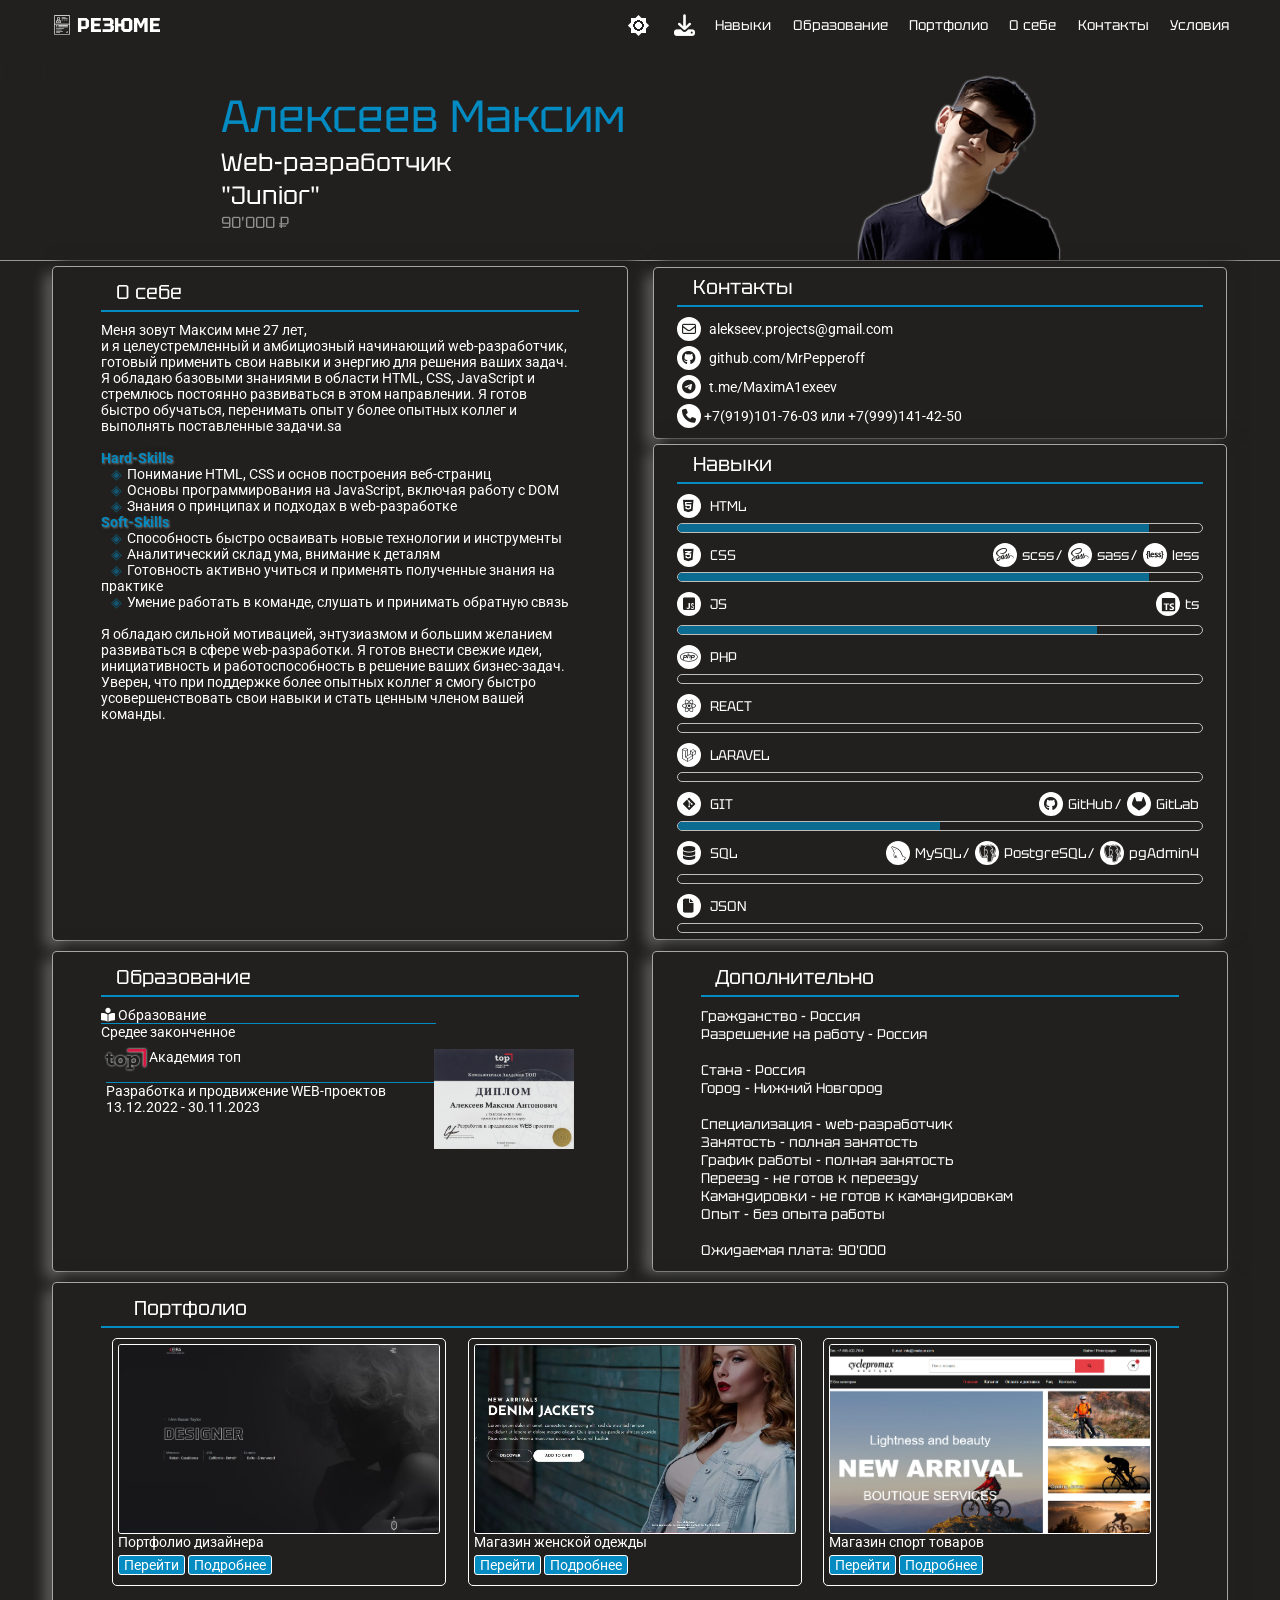
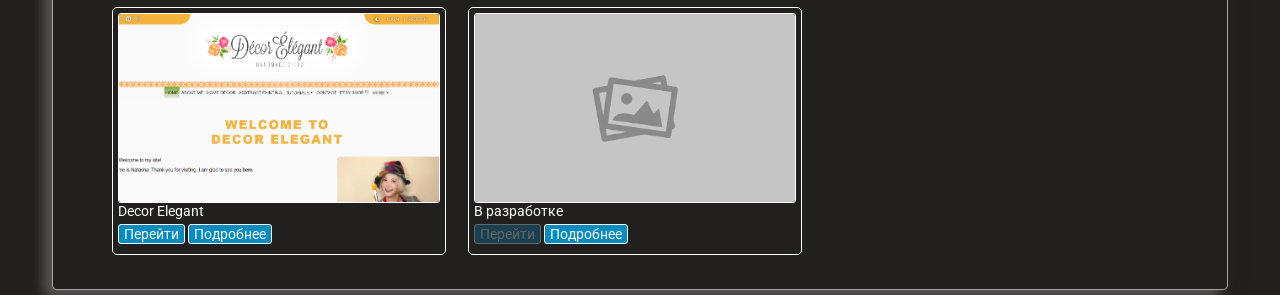
==== commit a921549b: "переделан меню" ====
--- a/index.html
+++ b/index.html
@@ -32,7 +32,14 @@
     <header class="header">
         <div class="header__top__scroll">
             <div class="header__top" id="header-scroll">
-                <div class="content header__top__wrap">    
+                <div class="content header__top__wrap">  
+                    <div class="header__social">
+                        <ul>
+                            <li><a href="https://github.com/MrPepperoff"><i class="fa-brands fa-github"></i></a></li>
+                            <li><a href="alekseev.projects@gmail.com"><i class="fa-solid fa-at"></i></a></li>
+                            <li><a href="t.me/MaximA1exeev"><i class="fa-brands fa-telegram"></i></a></li>
+                        </ul>
+                    </div>  
                     <div class="logo">
                         <svg class="logo__icon" version="1.1" id="Capa_1" xmlns="http://www.w3.org/2000/svg" xmlns:xlink="http://www.w3.org/1999/xlink" x="0px" y="0px" viewBox="0 0 512 512" style="enable-background:new 0 0 512 512;" xml:space="preserve">
                             <g>
@@ -57,27 +64,33 @@
                             </g>
                         </svg>
                         <p class="logo__title">РЕЗЮМЕ</p>
-                        
                     </div>
-                    <nav class="header__nav nav">
-                        <ul>
-                            <li><a href="#skills">Навыки</a></li>
-                            <li><a href="#education">Образование</a></li>
-                            <li><a href="#portfolio">Портфолио</a></li>
-                            <li><a href="#about">О себе</a></li>
-                            <li><a href="#contacts">Контакты</a></li>
-                            <li><a href="#conditions">Условия</a></li>
-                            <li>
-                                <button class="darkMode" aria-label="Toggle color mode" title="Toggle color mode"  onClick='onDark()'>
-                                    <div class="sun visible"></div>
-                                    <div class="moon">
-                                        <div class="star"></div>
-                                        <div class="star small"></div>
-                                    </div>
-                                </button>
-                            </li>
-                            <li><a href="images/avatar.png" download title="Скачать Резюме"><i class="fa-solid fa-download"></i></a></li>
-                        </ul>
+                    <nav class="header__nav">
+                        <div class="nav">
+                            <div class="nav__burger" id="nav-burger">
+                                <div class="icon"></div>
+                            </div>
+                            <ul id="menu">
+                                <li class="list-info">
+                                    <button class="darkMode" aria-label="Toggle color mode" title="Toggle color mode"  onClick='onDark()'>
+                                        <div class="sun visible"></div>
+                                        <div class="moon">
+                                            <div class="star"></div>
+                                            <div class="star small"></div>
+                                        </div>
+                                    </button>
+                                    <a href="#images/avatar.png" download title="Скачать Резюме"><i class="fa-solid fa-download"></i></a>
+                                </li>
+                                <li><a href="#skills">Навыки</a></li>
+                                <li><a href="#education">Образование</a></li>
+                                <li><a href="#portfolio">Портфолио</a></li>
+                                <li><a href="#about">О себе</a></li>
+                                <li><a href="#contacts">Контакты</a></li>
+                                <li><a href="#conditions">Условия</a></li>
+                            </ul>
+
+                        </div>
+                        
                     </nav>
                 </div>
             </div>    
--- a/css/style_portfolio.css
+++ b/css/style_portfolio.css
@@ -8,7 +8,7 @@
   --Roboto: "Roboto", sans-serif;
   --bg: 33,32,31;
   --c-two: 4,139,194;
-  --bg-r: 200, 200, 200;
+  --bg-r: 150, 150, 150;
   --text: 255, 255, 255;
 }
 
@@ -19,18 +19,21 @@
 }
 
 .breackpoint {
-  position: absolute;
+  position: fixed;
+  top: 50px;
+  border-radius: 50%;
+  padding: 10px;
+  font-size: 1.6rem;
+  opacity: 0.01;
+  transition: 0.1s ease;
+  color: transparent;
+  border: 1px solid #fff;
+}
+.breackpoint:hover {
+  opacity: 1;
   color: #a00;
   background: #aa0;
   border: 1px solid #a00;
-  border-radius: 50%;
-  padding: 10px;
-  font-size: 1.6rem;
-  opacity: 0.1;
-  transition: 0.1s ease;
-}
-.breackpoint:hover {
-  opacity: 1;
 }
 .breackpoint__xxs {
   display: none;
@@ -289,7 +292,7 @@
 }
 @media (max-width: 768px) {
   html {
-    font-size: 16px;
+    font-size: 10px;
   }
 }
 
@@ -356,6 +359,7 @@
 .header__top {
   background: rgb(var(--bg));
   color: rgb(var(--text));
+  padding: 0 15px;
   height: 50px;
 }
 .header__top__scroll {
@@ -370,22 +374,29 @@
 .header__top__wrap .logo {
   box-sizing: border-box;
   padding: 0 1%;
-  width: 45%;
   display: flex;
   align-items: center;
+  justify-content: center;
 }
 .header__top__wrap .logo__title {
   margin: 0;
   font-size: 2rem;
-}
-@media (max-width: 320px) {
-  .header__top__wrap .logo__title {
-    display: none;
-  }
+  margin-left: 5px;
+  font-weight: bold;
 }
 @media (max-width: 1024px) {
   .header__top__wrap .logo__title {
     display: block;
+  }
+}
+@media (max-width: 768px) {
+  .header__top__wrap .logo__title {
+    display: none;
+  }
+}
+@media (max-width: 320px) {
+  .header__top__wrap .logo__title {
+    display: none;
   }
 }
 .header__top__wrap .logo__icon {
@@ -403,6 +414,42 @@
   font-size: 2rem;
   text-align: center;
   width: 100%;
+}
+@media (max-width: 320px) {
+  .header__top__wrap {
+    width: 100%;
+  }
+}
+.header__social {
+  width: 40%;
+}
+.header__social ul {
+  display: inline-block;
+}
+.header__social ul li {
+  display: inline-block;
+  margin: 0 5px;
+}
+.header__social ul li a {
+  color: rgb(var(--text));
+}
+@media (min-width: 1200px) {
+  .header__social {
+    display: none;
+  }
+}
+@media (max-width: 1199px) {
+  .header__social {
+    display: none;
+  }
+}
+@media (max-width: 768px) {
+  .header__social {
+    display: block;
+  }
+}
+.header__nav {
+  flex-grow: 1;
 }
 .header__bottom {
   display: flex;
@@ -516,15 +563,15 @@
 }
 
 .nav {
-  width: 45%;
+  width: 100%;
+  display: flex;
+  justify-content: end;
 }
 .nav button {
   font-size: 1.4rem;
 }
 .nav ul {
-  display: flex;
-  align-items: center;
-  justify-content: center;
+  transition: 0.5s ease;
 }
 .nav ul li {
   padding: 0 1%;
@@ -539,48 +586,183 @@
   color: rgba(var(--text), 0.8);
   text-shadow: 0 0 1px rgb(var(--text));
 }
-@media (max-width: 768px) {
-  .nav {
+.nav ul li.list-info {
+  display: flex;
+  align-items: center;
+  padding: 0;
+}
+.nav ul li.list-info button, .nav ul li.list-info a {
+  margin: 0 10px;
+  font-size: 2.1rem;
+}
+@media (min-width: 1200px) {
+  .nav ul li {
+    display: inline-block;
+  }
+}
+@media (min-width: 1200px) {
+  .nav ul {
+    width: 100%;
+    display: flex;
+    align-items: center;
+    justify-content: end;
+  }
+}
+@media (max-width: 1199px) {
+  .nav ul {
+    width: 100%;
+    display: flex;
+    align-items: center;
+    justify-content: end;
+  }
+}
+@media (max-width: 1024px) {
+  .nav ul {
     position: fixed;
-    bottom: 0;
-    left: 0;
-    width: 100%;
-    background: rgb(var(--text));
-    height: 100px;
-  }
-  .nav ul {
-    justify-content: space-around;
-    height: 100%;
+    top: 0;
+    right: 0;
+    width: 150px;
+    height: 100vh;
+    transform: translate(150%, 0);
+    z-index: 100;
+    padding: 0px 5px 10px;
+    background: rgb(var(--bg-r));
+    border-left: 3px solid #fff;
+    align-items: start;
+    justify-content: start;
+  }
+  .nav ul li {
+    padding: 5px;
   }
   .nav ul li a {
-    border: 1px solid rgb(var(--bg));
-    border-radius: 3px;
-    padding: 10px 5px;
-    font-size: 1rem;
+    font-size: 1.4rem;
     color: rgb(var(--bg));
   }
   .nav ul li a:hover {
-    color: rgb(var(--text));
-    background: rgb(var(--bg));
-  }
-  .nav .sun {
-    background: radial-gradient(circle, rgba(0, 0, 0, 0), rgb(var(--text)) 50%, rgb(var(--bg)) 50%);
-  }
-  .nav .sun::before {
-    background: radial-gradient(circle, rgb(var(--bg)) 30%, rgb(var(--text)) 31%, rgba(0, 0, 0, 0) 50%, rgb(var(--bg)) 50%);
-  }
-  .nav .moon {
+    color: rgba(var(--bg), 0.8);
+    text-shadow: 0 0 1px rgb(var(--bg));
+  }
+  .nav ul li .darkMode {
+    height: 10px;
+    width: 10px;
+  }
+  .nav ul li .darkMode .sun {
+    background: radial-gradient(circle, rgba(0, 0, 0, 0), rgb(var(--bg-r)) 50%, rgb(var(--bg)) 50%);
+  }
+  .nav ul li .darkMode .sun::before {
+    background: radial-gradient(circle, rgb(var(--bg)) 30%, rgb(var(--bg-r)) 31%, rgba(0, 0, 0, 0) 50%, rgb(var(--bg)) 50%);
+  }
+  .nav ul li .darkMode .moon {
     background-color: rgb(var(--text));
     box-shadow: 6px 3px 0px 0px rgb(var(--bg));
   }
-  .nav .star {
+  .nav ul li .darkMode .moon .star {
     border-bottom: 5px solid rgb(var(--bg));
   }
-  .nav .star::before {
+  .nav ul li .darkMode .moon .star:before {
     border-bottom: 5px solid rgb(var(--bg));
   }
-  .nav .star::after {
+  .nav ul li .darkMode .moon .star:after {
     border-bottom: 5px solid rgb(var(--bg));
+  }
+  .nav ul li.list-info {
+    display: flex;
+    align-items: center;
+    height: 50px;
+  }
+  .nav ul li.list-info button, .nav ul li.list-info a {
+    font-size: 1.4rem;
+  }
+}
+.nav__burger {
+  width: 20px;
+  height: 30px;
+  position: relative;
+  z-index: 101;
+}
+.nav__burger .icon {
+  transition-duration: 0.5s;
+  position: absolute;
+  height: 3px;
+  width: 20px;
+  background: rgb(var(--text));
+  top: 14px;
+  transition: 0.5s;
+}
+.nav__burger .icon:before {
+  transition-duration: 0.5s;
+  position: absolute;
+  width: 20px;
+  height: 3px;
+  background: rgb(var(--text));
+  content: "";
+  top: -7px;
+}
+.nav__burger .icon:after {
+  transition-duration: 0.5s;
+  position: absolute;
+  width: 20px;
+  height: 3px;
+  background-color: rgb(var(--text));
+  content: "";
+  top: 7px;
+}
+.nav__burger.open .icon {
+  background: rgb(var(--bg));
+}
+.nav__burger.open .icon:before {
+  background: rgb(var(--bg));
+  transform: rotateZ(-45deg) scaleX(0.6) translate(-12px, -2px);
+}
+.nav__burger.open .icon:after {
+  background: rgb(var(--bg));
+  transform: rotateZ(45deg) scaleX(0.6) translate(-12px, 2px);
+}
+.nav__burger.open + ul {
+  display: flex;
+  position: absolute;
+  top: 0;
+  right: 0;
+  box-sizing: content-box;
+  transform: translate(0%, 0px);
+}
+.nav__burger.open + ul li {
+  margin: 5px 2px;
+}
+.nav__burger.open + ul li:first-child {
+  margin: 0 2px;
+}
+@media (min-width: 1200px) {
+  .nav__burger.open + ul {
+    flex-direction: row;
+  }
+}
+@media (max-width: 1199px) {
+  .nav__burger.open + ul {
+    flex-direction: row;
+  }
+}
+@media (max-width: 1024px) {
+  .nav__burger.open + ul {
+    flex-direction: column;
+  }
+}
+.nav__burger:hover {
+  cursor: pointer;
+}
+@media (min-width: 1200px) {
+  .nav__burger {
+    display: none;
+  }
+}
+@media (max-width: 1199px) {
+  .nav__burger {
+    display: none;
+  }
+}
+@media (max-width: 1024px) {
+  .nav__burger {
+    display: block;
   }
 }
 
@@ -596,8 +778,7 @@
   align-items: center;
   position: relative;
 }
-
-.sun {
+.darkMode .sun {
   width: 50%;
   height: 50%;
   position: absolute;
@@ -608,7 +789,7 @@
   /*  white transparent for Safari  */
   background: radial-gradient(circle, rgba(0, 0, 0, 0), rgb(var(--bg)) 50%, rgb(var(--text)) 50%);
 }
-.sun:before {
+.darkMode .sun:before {
   content: "";
   position: absolute;
   display: block;
@@ -617,14 +798,13 @@
   background: radial-gradient(circle, rgb(var(--text)) 30%, rgb(var(--bg)) 31%, rgba(0, 0, 0, 0) 50%, rgb(var(--text)) 50%);
   transform: rotate(45deg);
 }
-.sun.visible {
+.darkMode .sun.visible {
   pointer-events: auto;
   opacity: 1;
   transform: scale(1) rotate(180deg);
   transition: transform 0.3s ease-in, opacity 0.2s ease-in 0.1s;
 }
-
-.moon {
+.darkMode .moon {
   width: 50%;
   height: 50%;
   pointer-events: none;
@@ -638,21 +818,20 @@
   transform: scale(0.3) rotate(65deg);
   transition: transform 0.3s ease-in, opacity 0.2s ease-in 0.1s;
 }
-.moon.visible {
+.darkMode .moon.visible {
   pointer-events: auto;
   opacity: 1;
   transform: scale(1) rotate(0deg);
   transition: transform 0.3s ease-in, opacity 0.2s ease-in 0.1s;
 }
-.moon.visible .star {
+.darkMode .moon.visible .star {
   opacity: 0.8;
 }
-.moon.visible .star.small {
+.darkMode .moon.visible .star.small {
   opacity: 0.7;
   transform: scale(0.45) rotate(35deg);
 }
-
-.star {
+.darkMode .star {
   position: absolute;
   top: 0%;
   left: -15%;
@@ -666,7 +845,7 @@
   opacity: 0;
   transition: all 0.2s ease-in 0.4s;
 }
-.star.small {
+.darkMode .star.small {
   transform: scale(0.35) rotate(35deg);
   position: relative;
   top: 40%;
@@ -674,7 +853,7 @@
   opacity: 0;
   transition: all 0.2s ease-in 0.45s;
 }
-.star:before {
+.darkMode .star:before {
   border-bottom: 5px solid rgb(var(--text));
   border-left: 3px solid rgba(0, 0, 0, 0);
   border-right: 3px solid rgba(0, 0, 0, 0);
@@ -687,7 +866,10 @@
   content: "";
   transform: rotate(-35deg);
 }
-.star:after {
+.darkMode .star:after {
+  border-bottom: 5px solid rgb(var(--text));
+  border-right: 7px solid rgba(0, 0, 0, 0);
+  border-left: 7px solid rgba(0, 0, 0, 0);
   position: absolute;
   display: block;
   color: red;
@@ -695,9 +877,6 @@
   left: -7px;
   width: 0px;
   height: 0px;
-  border-right: 7px solid rgba(0, 0, 0, 0);
-  border-bottom: 5px solid rgb(var(--text));
-  border-left: 7px solid rgba(0, 0, 0, 0);
   transform: rotate(-70deg);
   content: "";
 }
@@ -886,6 +1065,9 @@
   border-radius: 3px;
   margin: 5px 0;
 }
+.card__link_null {
+  opacity: 0.3;
+}
 @media (min-width: 1200px) {
   .card {
     width: 31%;
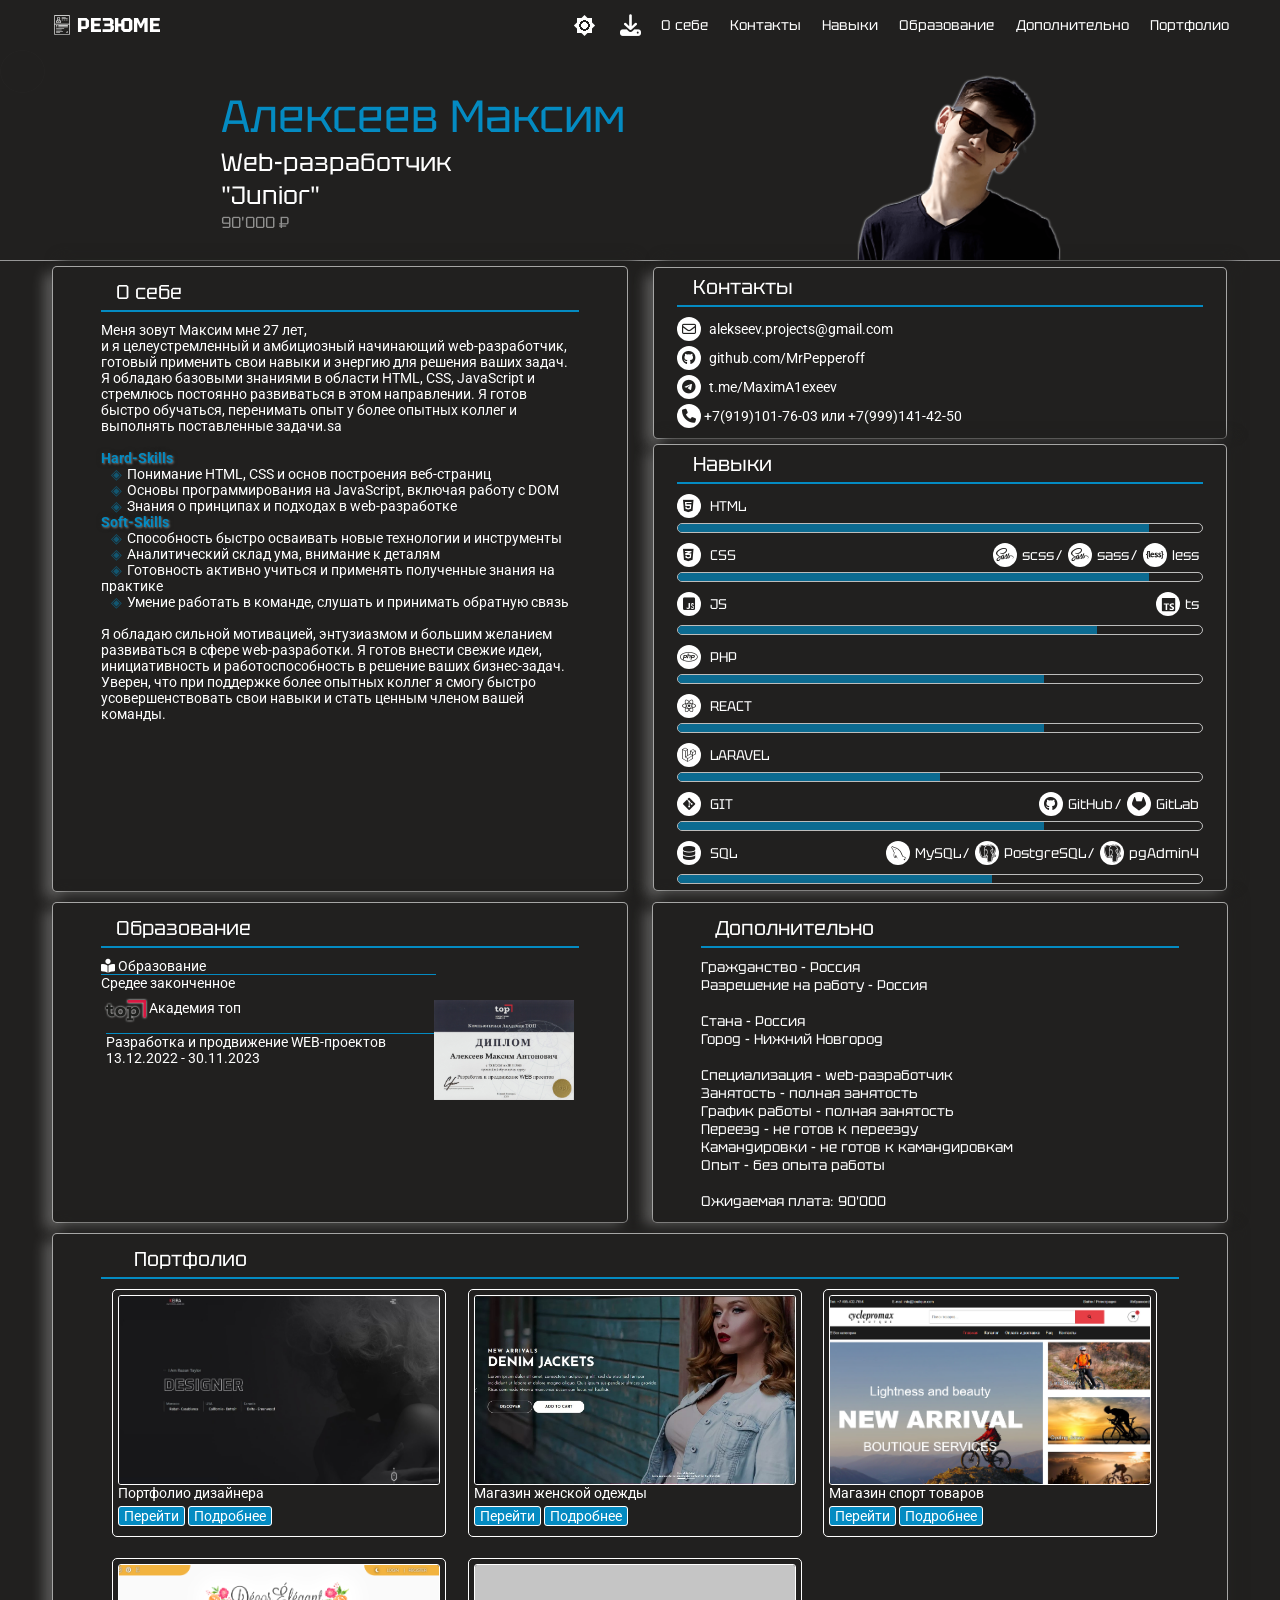
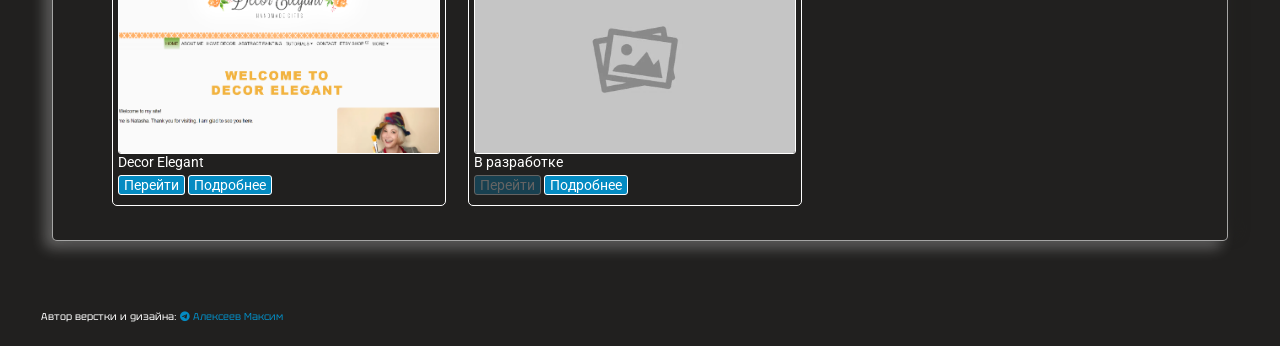
==== commit 76907dbb: "плавные якоря" ====
--- a/index.html
+++ b/index.html
@@ -81,14 +81,13 @@
                                     </button>
                                     <a href="#images/avatar.png" download title="Скачать Резюме"><i class="fa-solid fa-download"></i></a>
                                 </li>
+                                <li><a href="#about">О себе</a></li>
+                                <li><a href="#contacts">Контакты</a></li>
                                 <li><a href="#skills">Навыки</a></li>
                                 <li><a href="#education">Образование</a></li>
+                                <li><a href="#conditions">Дополнительно</a></li>
                                 <li><a href="#portfolio">Портфолио</a></li>
-                                <li><a href="#about">О себе</a></li>
-                                <li><a href="#contacts">Контакты</a></li>
-                                <li><a href="#conditions">Условия</a></li>
                             </ul>
-
                         </div>
                         
                     </nav>
@@ -111,7 +110,7 @@
     </header>
     <main class="main content">
         <section class="about">
-            <h2 class="title"><a name="about">О себе</a></h2>
+            <h2 class="title"><a name="about" id="about">О себе</a></h2>
             <p>
                 Меня зовут Максим мне 27 лет, <br> и я целеустремленный и амбициозный начинающий web-разработчик, готовый применить свои навыки и энергию для решения ваших задач. Я обладаю базовыми знаниями в области HTML, CSS, JavaScript и стремлюсь постоянно развиваться в этом направлении. Я готов быстро обучаться, перенимать опыт у более опытных коллег и выполнять поставленные задачи.sa
             </p>
@@ -138,7 +137,7 @@
         </section>
         <div class="section__wrap">
             <section class="contacts">
-                <h2 class="title"><a name="contacts">Контакты</a></h2>
+                <h2 class="title"><a name="contacts" id="contacts">Контакты</a></h2>
                 <ul>
                     <li><a href="mailo:alekseev.projects@gmail.com"><i class="fa-regular fa-envelope"></i> alekseev.projects@gmail.com</a><button><i class="fa-regular fa-clipboard"></i></button></li>
                     <li><a href="https://github.com/MrPepperoff"><i class="fa-brands fa-github"></i> github.com/MrPepperoff</a></li>
@@ -147,7 +146,7 @@
                 </ul>
             </section>
             <section class="skills">
-                <h2 class="title"><a name="skills">Навыки</a></h2>
+                <h2 class="title"><a name="skills" id="skills">Навыки</a></h2>
                 <ul>
                     <li>
                         <div class="skills__langs">
@@ -186,19 +185,19 @@
                         <div class="skills__langs">
                             <h4><i class="fa-brands fa-php"></i> php</h4>
                         </div>
-                        <div class="line" data-skill="0"></div>
+                        <div class="line" data-skill="70"></div>
                     </li>
                     <li>
                         <div class="skills__langs">
                             <h4><i class="fa-brands fa-react"></i> react</h4>
                         </div>
-                        <div class="line" data-skill="0"></div>
+                        <div class="line" data-skill="70"></div>
                     </li>
                     <li>
                         <div class="skills__langs">
                             <h4><i class="fa-brands fa-laravel"></i> laravel</h4>    
                         </div>
-                        <div class="line" data-skill="0"></div>
+                        <div class="line" data-skill="50"></div>
                     </li>
                     <li>
                         <div class="skills__langs">
@@ -208,7 +207,7 @@
                                 <li><i class="fa-brands fa-gitlab"></i> GitLab</li>
                             </ul>
                         </div>
-                        <div class="line" data-skill="50"></div>
+                        <div class="line" data-skill="70"></div>
                     </li>
                     <li>
                         <div class="skills__langs">
@@ -234,20 +233,20 @@
                                 </li>
                             </ul>
                         </div>
+                        <div class="line" data-skill="60"></div>
+                    </li>
+                    <!-- <li>
+                        <div class="skills__langs">
+                            <h4><i class="fa-solid fa-file"></i> JSON</h4>
+                        </div>
                         <div class="line" data-skill="0"></div>
-                    </li>
-                    <li>
-                        <div class="skills__langs">
-                            <h4><i class="fa-solid fa-file"></i> JSON</h4>
-                        </div>
-                        <div class="line" data-skill="0"></div>
-                    </li>
+                    </li> -->
                 </ul>
             </section>    
         </div>
         
         <section class="education">
-            <h2 class="title"><a name="education">Образование</a></h2>
+            <h2 class="title"><a name="education" id="education">Образование</a></h2>
             <div class="education__item">
                 <div class="education__text">
                     <h4 class="education__title"><i class="fa-solid fa-book-open-reader"></i> Образование</h4>
@@ -269,7 +268,7 @@
 
         </section>
         <section class="conditions">
-            <h2 class="title"><a name="conditions">Дополнительно</a></h2>
+            <h2 class="title"><a name="conditions" id="conditions">Дополнительно</a></h2>
             <ul>
                 <li>Гражданство - Россия</li>
                 <li>Разрешение на работу - Россия</li>
@@ -289,7 +288,7 @@
             
         </section>
         <section class="portfolio">
-            <h2 class="title"><a name="portfolio">Портфолио</a></h2>
+            <h2 class="title"><a name="portfolio" id="portfolio">Портфолио</a></h2>
             <div class="modal">
                 <div class="modal__content">
                     <button class="modal__close"  onclick="onModalClose()"><i class="fa-solid fa-xmark"></i></button>
@@ -304,7 +303,13 @@
             <div class="portfolio__content">
             </div>
         </section>
+        
     </main>
+    <footer class="footer">
+        <div class="footer__author content">
+            <p>Автор верстки и дизайна: <a href="https://t.me/MaximA1exeev"><i class="fa-brands fa-telegram"></i> Алексеев Максим</a></p>
+        </div>
+    </footer>
     <script src="js/script.js"></script>
 </body>
 </html>
--- a/css/style_portfolio.css
+++ b/css/style_portfolio.css
@@ -1394,4 +1394,13 @@
   100% {
     top: 0;
   }
+}
+.footer {
+  height: 100px;
+}
+.footer__author {
+  padding-top: 5%;
+}
+.footer__author a {
+  color: rgb(var(--c-two));
 }/*# sourceMappingURL=style_portfolio.css.map */
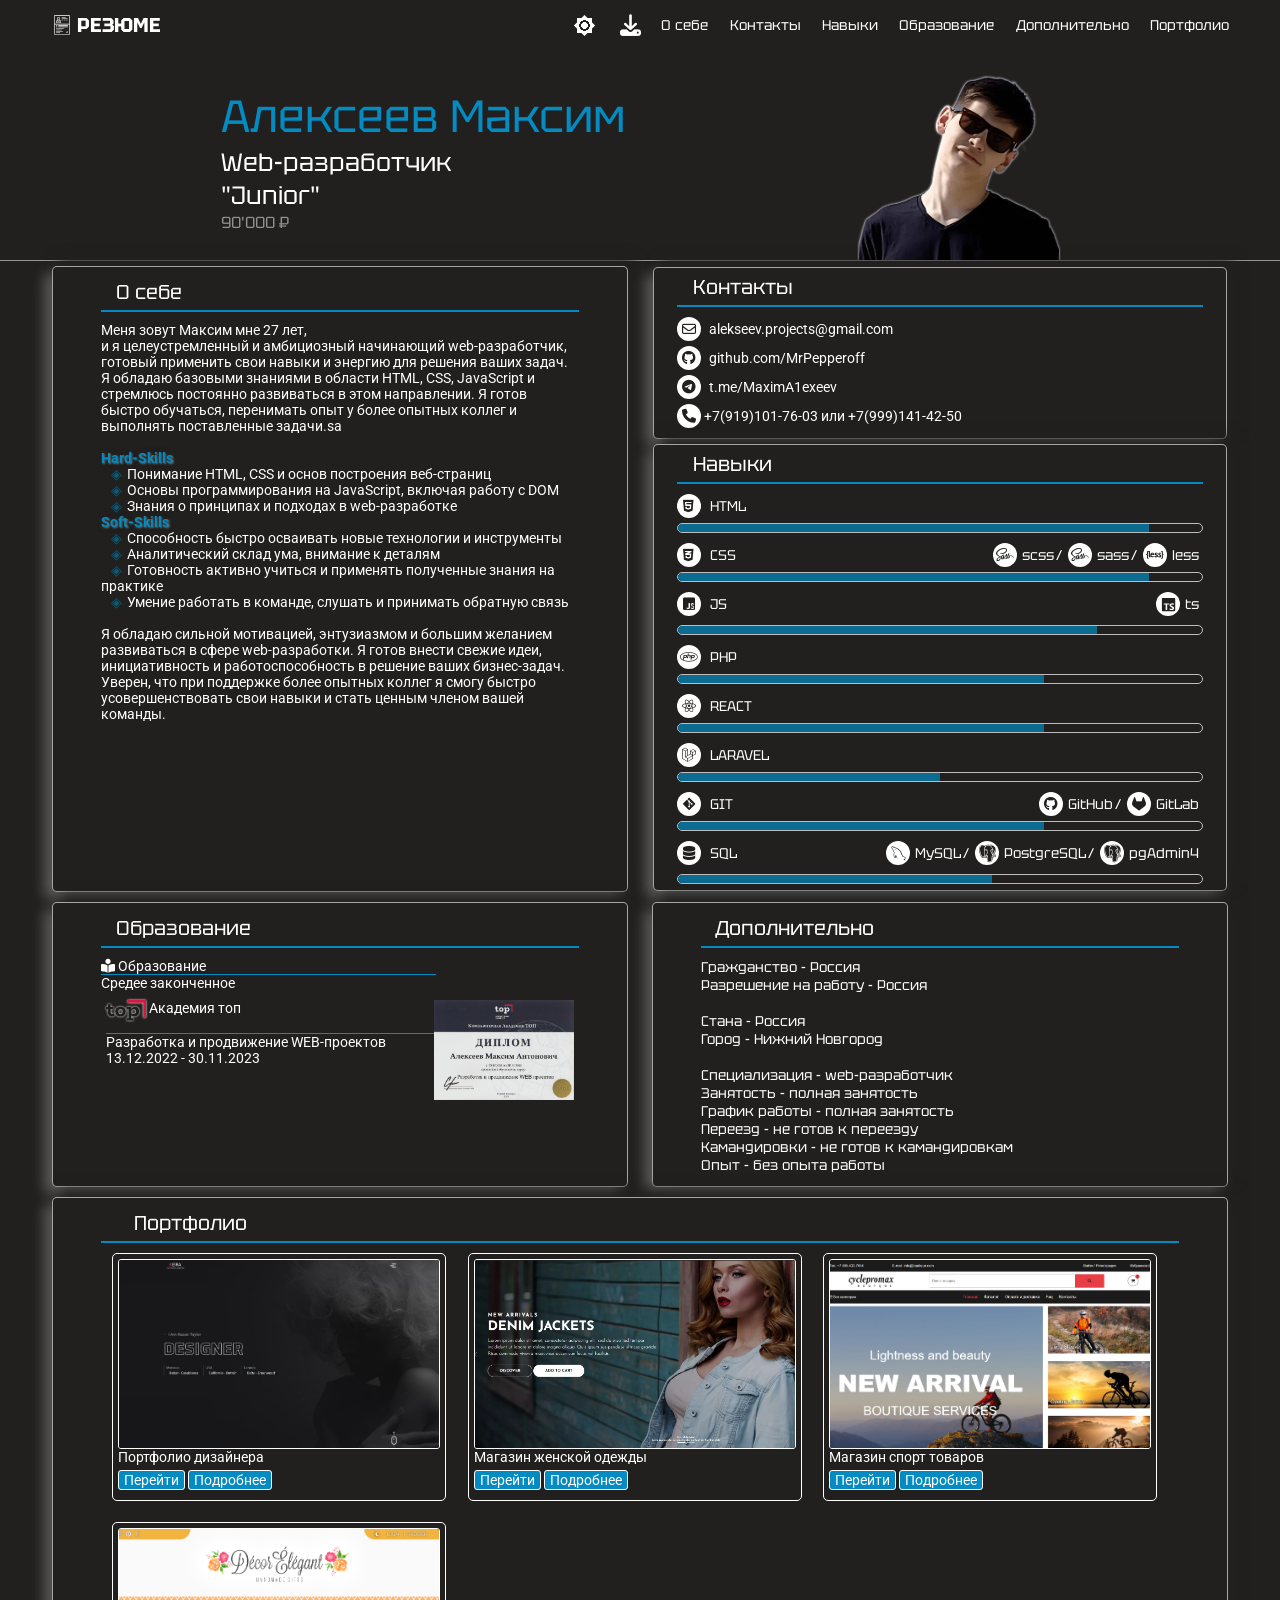
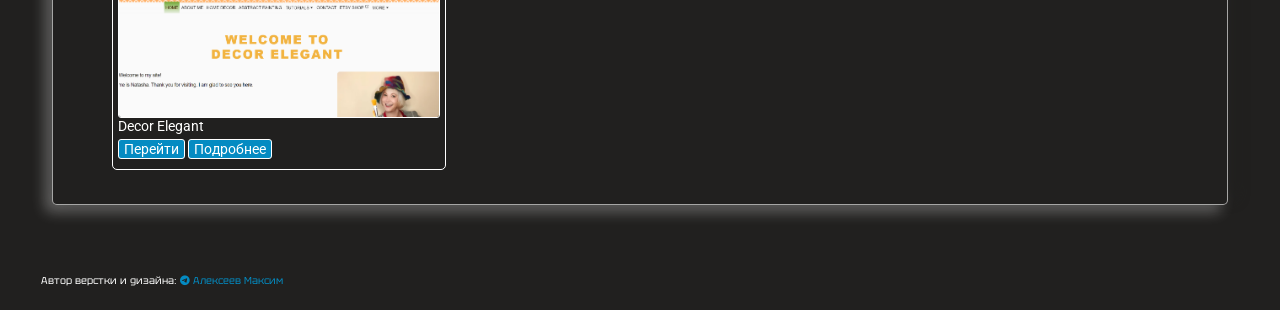
==== commit 37a5eb08: "изменение данных" ====
--- a/index.html
+++ b/index.html
@@ -13,14 +13,8 @@
     <link rel="shortcut icon" href="images/favicon.ico" type="image/x-icon">
     <title>Portfolio</title>
 </head>
-<!-- TODO 
-    создать модельное окно в портфолио "подробнее", 
-    добавить описание "обо мне", "условия (придумать другое название)" 
-    создать модельное окно для диплома и активировать вторую часть диплома
-    добавить БЭМ 
--->
 <body>
-    <div class="breackpoint">
+    <!-- <div class="breackpoint">
         <div class='breackpoint__xxs'>xxs</div>
         <div class='breackpoint__xs'>xs</div>
         <div class='breackpoint__sm'>sm</div>
@@ -28,7 +22,7 @@
         <div class='breackpoint__lg'>lg</div>
         <div class='breackpoint__xl'>xl</div>
         <div class='breackpoint__xxl'>xxl</div>
-    </div>
+    </div> -->
     <header class="header">
         <div class="header__top__scroll">
             <div class="header__top" id="header-scroll">
@@ -282,8 +276,6 @@
                 <li>Переезд -  не готов к переезду</li>
                 <li>Камандировки - не готов к камандировкам</li>
                 <li>Опыт - без опыта работы</li>
-                <br>
-                <li>Ожидаемая плата: 90'000 </li>
             </ul>
             
         </section>
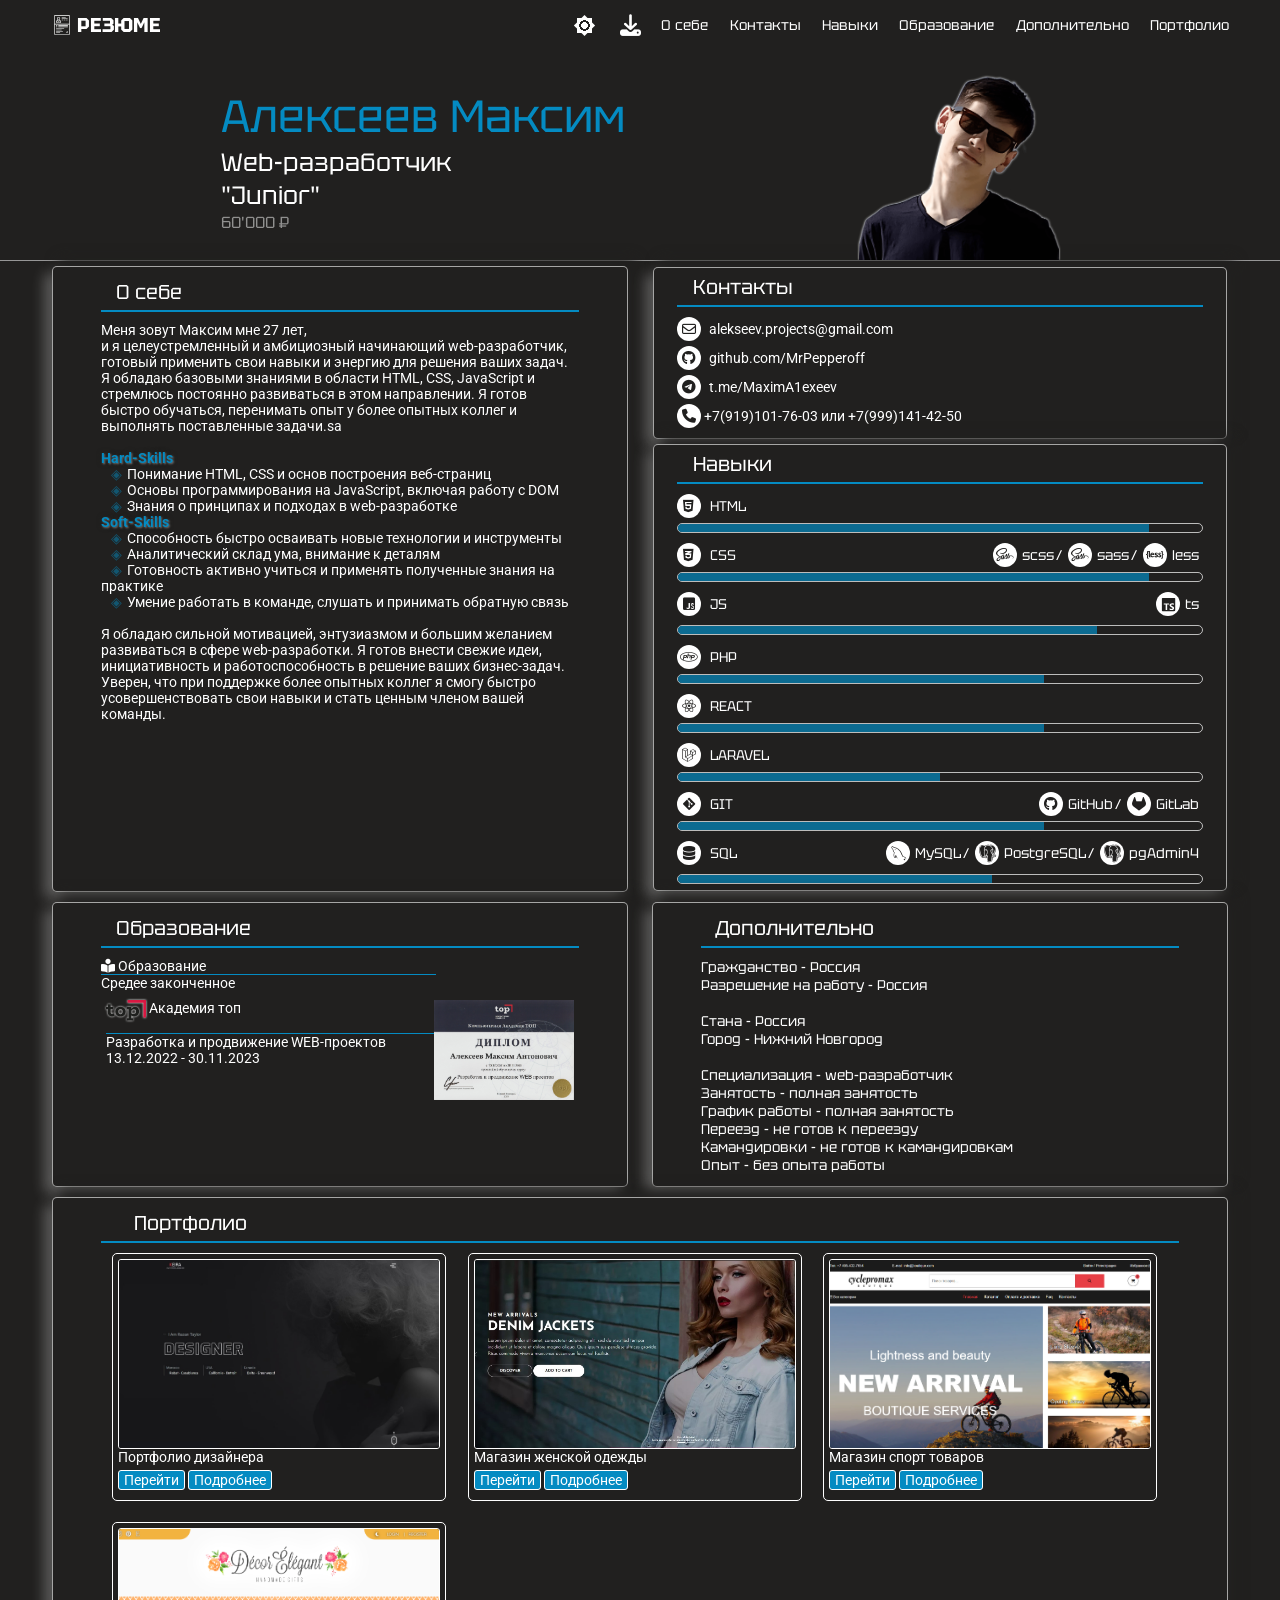
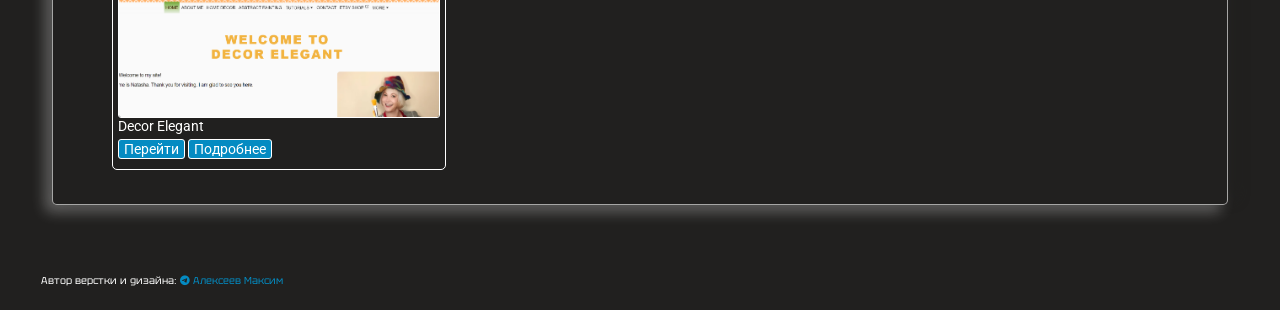
==== commit 92052882: "изменение данных v2" ====
--- a/index.html
+++ b/index.html
@@ -94,7 +94,7 @@
                 <h1 class="title name">Алексеев <span>Максим</span></h1>
                 <h2 class="title">Web-разработчик</h2>
                 <p class="lvl">"Junior"</p>
-                <p class="price"> 90'000 &#8381;</p>
+                <p class="price"> 60'000 &#8381;</p>
             </div>
             <div class="avatar__wrap">
                 <img src="images/avatar.png" class='avatar' alt="avatar">
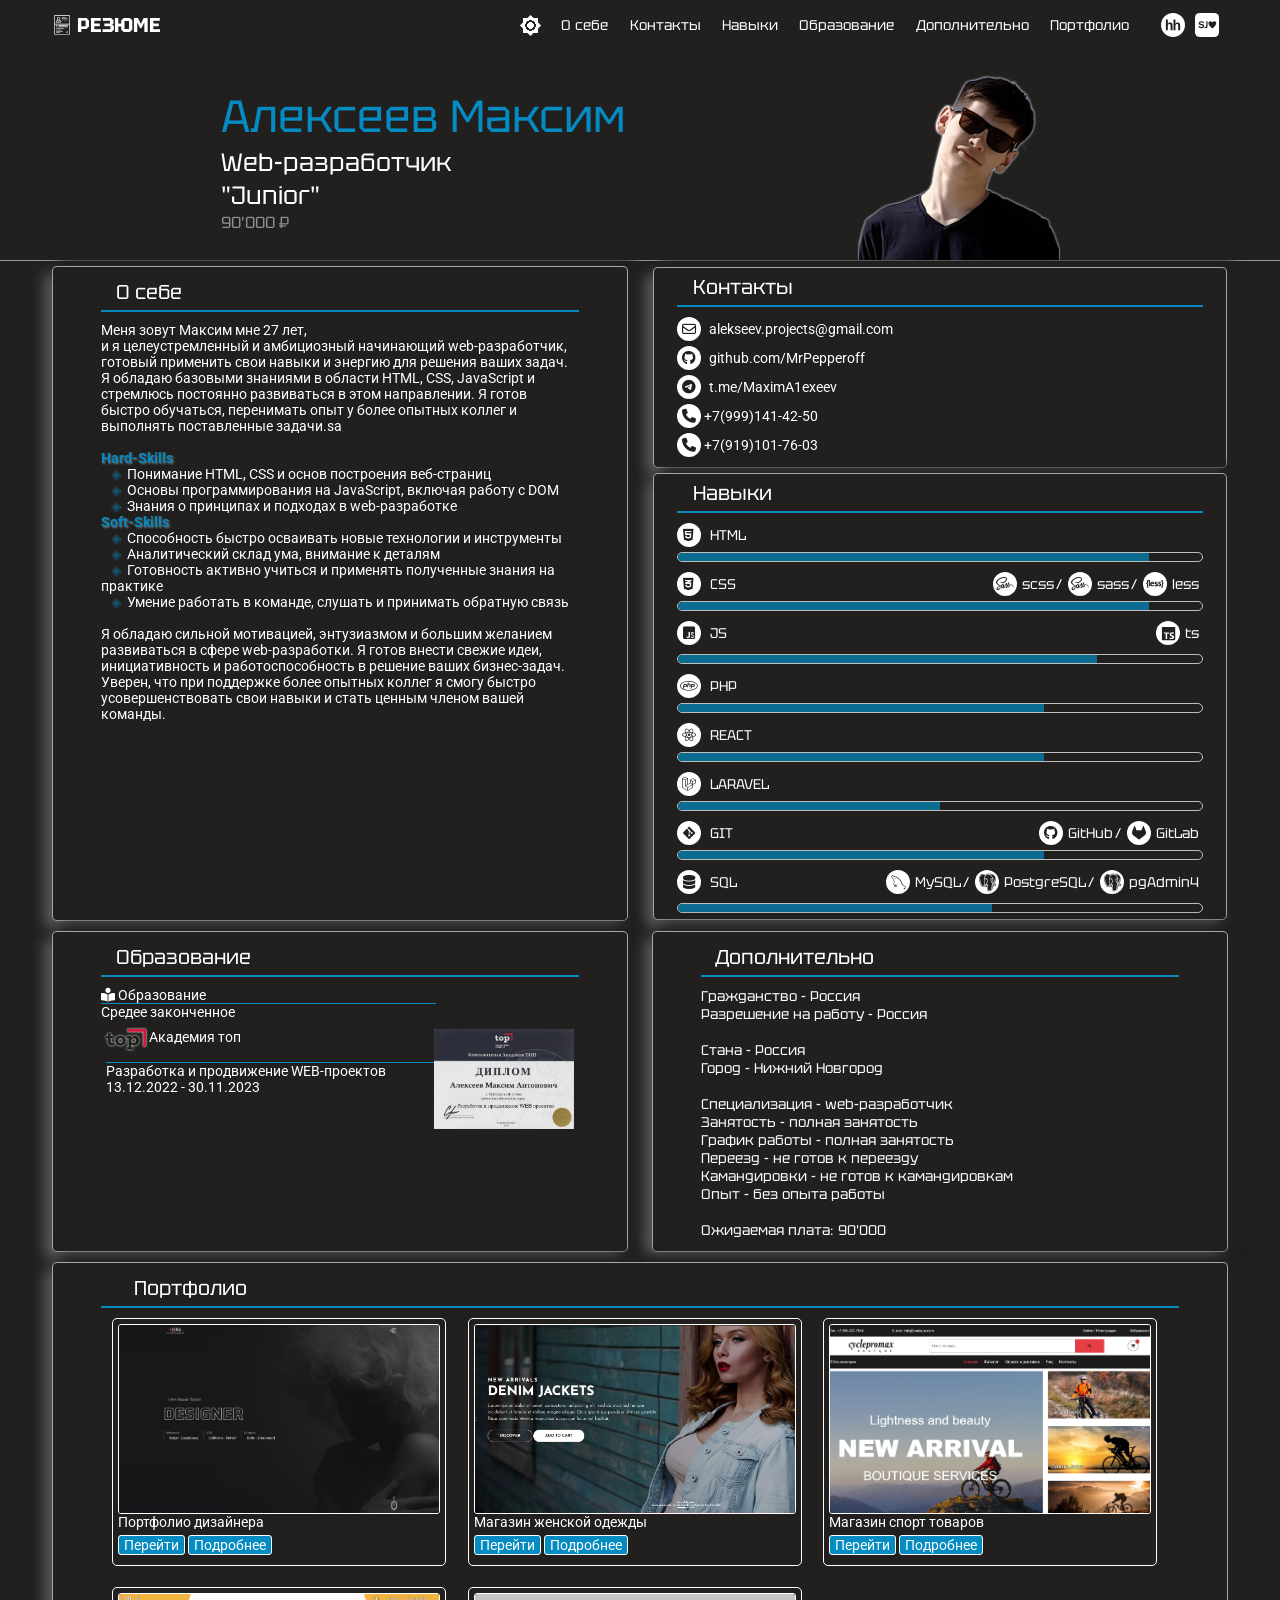
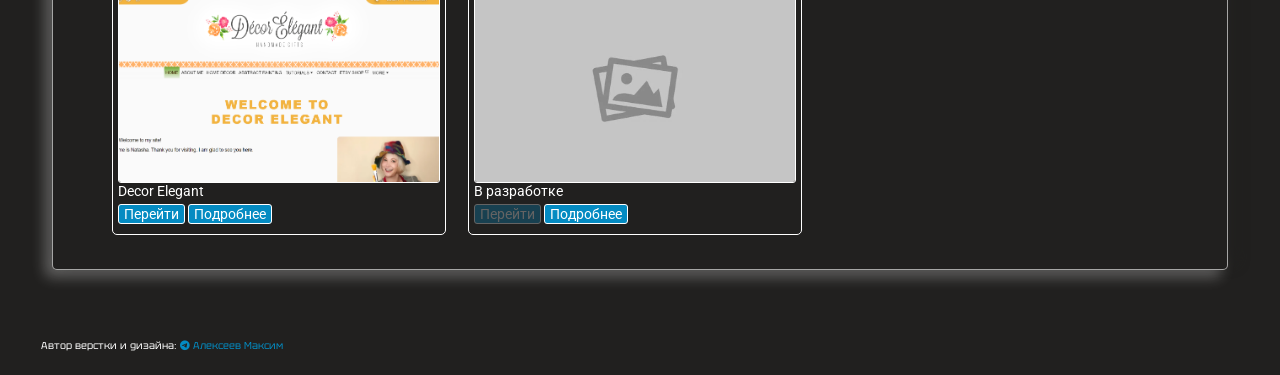
==== commit 21a89e1b: "add hh and superjob" ====
--- a/index.html
+++ b/index.html
@@ -13,8 +13,14 @@
     <link rel="shortcut icon" href="images/favicon.ico" type="image/x-icon">
     <title>Portfolio</title>
 </head>
+<!-- TODO 
+    создать модельное окно в портфолио "подробнее", 
+    добавить описание "обо мне", "условия (придумать другое название)" 
+    создать модельное окно для диплома и активировать вторую часть диплома
+    добавить БЭМ 
+-->
 <body>
-    <!-- <div class="breackpoint">
+    <div class="breackpoint">
         <div class='breackpoint__xxs'>xxs</div>
         <div class='breackpoint__xs'>xs</div>
         <div class='breackpoint__sm'>sm</div>
@@ -22,7 +28,7 @@
         <div class='breackpoint__lg'>lg</div>
         <div class='breackpoint__xl'>xl</div>
         <div class='breackpoint__xxl'>xxl</div>
-    </div> -->
+    </div>
     <header class="header">
         <div class="header__top__scroll">
             <div class="header__top" id="header-scroll">
@@ -73,7 +79,8 @@
                                             <div class="star small"></div>
                                         </div>
                                     </button>
-                                    <a href="#images/avatar.png" download title="Скачать Резюме"><i class="fa-solid fa-download"></i></a>
+                                    
+                                    <!-- <a href="#images/avatar.png" download title="Скачать Резюме"><i class="fa-solid fa-download"></i></a> -->
                                 </li>
                                 <li><a href="#about">О себе</a></li>
                                 <li><a href="#contacts">Контакты</a></li>
@@ -81,6 +88,20 @@
                                 <li><a href="#education">Образование</a></li>
                                 <li><a href="#conditions">Дополнительно</a></li>
                                 <li><a href="#portfolio">Портфолио</a></li>
+                                <li class="site-resume">
+                                    <a href="https://nn.hh.ru/resume/4d83fec4ff0c682a470039ed1f476366503832" title="HeadHunter">
+                                        <svg width="24" height="24" viewBox="0 0 48 48" version="1.1" xmlns="http://www.w3.org/2000/svg">
+                                            <path fill="rgb(var(--text))" d="M24 48c13.255 0 24-10.745 24-24S37.255 0 24 0 0 10.745 0 24s10.745 24 24 24"/>
+                                            <path fill="rgb(var(--bg))" d="M13.65 13.169v8.164c1.243-1.482 2.733-2.228 4.461-2.228.89 0 1.687.17 2.402.507.717.335 1.253.765 1.615 1.287.364.527.61 1.104.743 1.74.132.633.198 1.618.198 2.954v8.729h-3.862V26.46c0-1.56-.07-2.548-.217-2.968a1.917 1.917 0 00-.775-1c-.372-.251-.835-.375-1.394-.375-.64 0-1.214.16-1.713.478-.51.32-.876.798-1.108 1.437-.236.64-.354 1.585-.35 2.836l-.004 7.454H9.789V13.169h3.862m15.206 0v8.164c1.244-1.482 2.733-2.228 4.46-2.228.887 0 1.69.17 2.406.507.714.335 1.25.765 1.61 1.287a4.69 4.69 0 01.743 1.74c.133.633.199 1.618.199 2.954v8.729h-3.858V26.46c0-1.56-.073-2.548-.22-2.968a1.91 1.91 0 00-.777-1c-.368-.251-.835-.375-1.394-.375-.639 0-1.213.16-1.713.478-.503.32-.871.798-1.106 1.437-.232.64-.35 1.585-.35 2.836v7.454H25V13.169h3.857"/>
+                                        </svg>
+                                    </a>
+                                    <a href="https://www.superjob.ru/resume/junior-frontend-razrabotchik-react-55206427.html?utm_source=app-sharing-rezume&utm_medium=other&utm_campaign=app-sharing-resume-campaign&utm_content=app-android" title="SuperJobs">
+                                        <svg xmlns="http://www.w3.org/2000/svg" width="24" height="24" viewBox="0 0 61 61" fill="none">
+                                            <rect width="61" height="61" y="61" fill="rgb(var(--text))" rx="11.914" transform="rotate(-90 0 61)"/>
+                                            <path fill="rgb(var(--bg)" d="m23.29 24.174-2.65 1.964q-1.554-2.546-4.47-2.546-.365 0-.827.073a5.5 5.5 0 0 0-1.044.29q-.584.195-.972.655-.365.437-.365 1.067 0 .388.17.703.17.291.389.485.243.17.705.34t.826.266q.364.098 1.045.243l1.798.388q1.166.242 2.017.557.874.316 1.75.897a3.7 3.7 0 0 1 1.336 1.48q.461.895.461 2.133 0 1.212-.485 2.206-.462.97-1.215 1.576a6.7 6.7 0 0 1-1.726 1.018 8 8 0 0 1-1.944.558 11 11 0 0 1-1.92.17q-2.356 0-4.398-.898-2.04-.897-3.11-2.764l2.697-1.866q1.725 2.57 5.322 2.57 1.458 0 2.381-.582.924-.606.924-1.673 0-.97-.73-1.382-.705-.413-2.575-.824l-2.187-.485a21 21 0 0 1-1.36-.34 10 10 0 0 1-1.313-.557 4.8 4.8 0 0 1-1.166-.873q-.438-.484-.754-1.237-.315-.776-.315-1.745 0-2.352 1.798-3.83 1.822-1.504 4.981-1.504 4.374 0 6.925 3.467zm5.471-3.031h3.159v12.995q0 .486-.097.97-.073.485-.413 1.164-.316.654-.875 1.164-.559.485-1.604.824-1.045.363-2.454.364-1.044 0-1.993-.218v-3.152q1.094.242 1.701.242.875 0 1.434-.242.56-.267.778-.752.243-.51.291-.897a6 6 0 0 0 .073-1.042zm19.931-.416c-1.91.142-3.633 1.656-4.575 2.763-.941-1.1-2.663-2.62-4.574-2.763-3.354-.249-5.254 1.93-5.254 5.38 0 2.758 1.808 5.4 4.348 7.99 2.24 2.29 5.475 4.645 5.475 4.645s3.235-2.362 5.476-4.646c2.538-2.59 4.347-5.23 4.347-7.99.005-3.452-1.888-5.631-5.243-5.38z"/>
+                                        </svg>
+                                    </a>
+                                </li>
                             </ul>
                         </div>
                         
@@ -94,7 +115,7 @@
                 <h1 class="title name">Алексеев <span>Максим</span></h1>
                 <h2 class="title">Web-разработчик</h2>
                 <p class="lvl">"Junior"</p>
-                <p class="price"> 60'000 &#8381;</p>
+                <p class="price"> 90'000 &#8381;</p>
             </div>
             <div class="avatar__wrap">
                 <img src="images/avatar.png" class='avatar' alt="avatar">
@@ -133,11 +154,13 @@
             <section class="contacts">
                 <h2 class="title"><a name="contacts" id="contacts">Контакты</a></h2>
                 <ul>
-                    <li><a href="mailo:alekseev.projects@gmail.com"><i class="fa-regular fa-envelope"></i> alekseev.projects@gmail.com</a><button><i class="fa-regular fa-clipboard"></i></button></li>
-                    <li><a href="https://github.com/MrPepperoff"><i class="fa-brands fa-github"></i> github.com/MrPepperoff</a></li>
-                    <li><a href="https://t.me/MaximA1exeev"><i class="fa-brands fa-telegram"></i> t.me/MaximA1exeev</a></li>
-                    <li><i class="fa-solid fa-phone"></i> +7(919)101-76-03 или +7(999)141-42-50</li>
+                    <li><a href="mailo:alekseev.projects@gmail.com"><i class="fa-regular fa-envelope"></i> alekseev.projects@gmail.com</a><button class="copy" onclick="Copy('alekseev.projects@gmail.com')"><i class="fa-regular fa-clipboard"></i></button></li>
+                    <li><a href="https://github.com/MrPepperoff"><i class="fa-brands fa-github"></i> github.com/MrPepperoff</a><button class="copy" onclick="Copy('github.com/MrPepperoff')"><i class="fa-regular fa-clipboard"></i></button></li>
+                    <li><a href="https://t.me/MaximA1exeev"><i class="fa-brands fa-telegram"></i> t.me/MaximA1exeev</a><button class="copy" onclick="Copy('t.me/MaximA1exeev')"><i class="fa-regular fa-clipboard"></i></button></li>
+                    <li><i class="fa-solid fa-phone"></i> +7(999)141-42-50 <button onclick="Copy('89991414250')"> <i class="fa-regular fa-clipboard"></i></button></li>
+                    <li><i class="fa-solid fa-phone"></i> +7(919)101-76-03 <button onclick="Copy('89191017603')"> <i class="fa-regular fa-clipboard"></i></button></li>
                 </ul>
+                
             </section>
             <section class="skills">
                 <h2 class="title"><a name="skills" id="skills">Навыки</a></h2>
@@ -238,7 +261,6 @@
                 </ul>
             </section>    
         </div>
-        
         <section class="education">
             <h2 class="title"><a name="education" id="education">Образование</a></h2>
             <div class="education__item">
@@ -276,6 +298,8 @@
                 <li>Переезд -  не готов к переезду</li>
                 <li>Камандировки - не готов к камандировкам</li>
                 <li>Опыт - без опыта работы</li>
+                <br>
+                <li>Ожидаемая плата: 90'000 </li>
             </ul>
             
         </section>
@@ -302,6 +326,8 @@
             <p>Автор верстки и дизайна: <a href="https://t.me/MaximA1exeev"><i class="fa-brands fa-telegram"></i> Алексеев Максим</a></p>
         </div>
     </footer>
+    <!-- TODO добавить алерст -->
+    <div class=" copy copy_success"></div>
     <script src="js/script.js"></script>
 </body>
 </html>
--- a/css/style_portfolio.css
+++ b/css/style_portfolio.css
@@ -586,14 +586,27 @@
   color: rgba(var(--text), 0.8);
   text-shadow: 0 0 1px rgb(var(--text));
 }
+.nav ul li.site-resume {
+  padding: 0;
+  display: flex;
+  width: 100px;
+  height: 100%;
+  align-items: center;
+  justify-content: center;
+}
+.nav ul li.site-resume a {
+  display: block;
+  width: 24px;
+  height: 24px;
+  margin: 0 5%;
+}
 .nav ul li.list-info {
   display: flex;
   align-items: center;
   padding: 0;
 }
 .nav ul li.list-info button, .nav ul li.list-info a {
-  margin: 0 10px;
-  font-size: 2.1rem;
+  margin: 0 5px;
 }
 @media (min-width: 1200px) {
   .nav ul li {
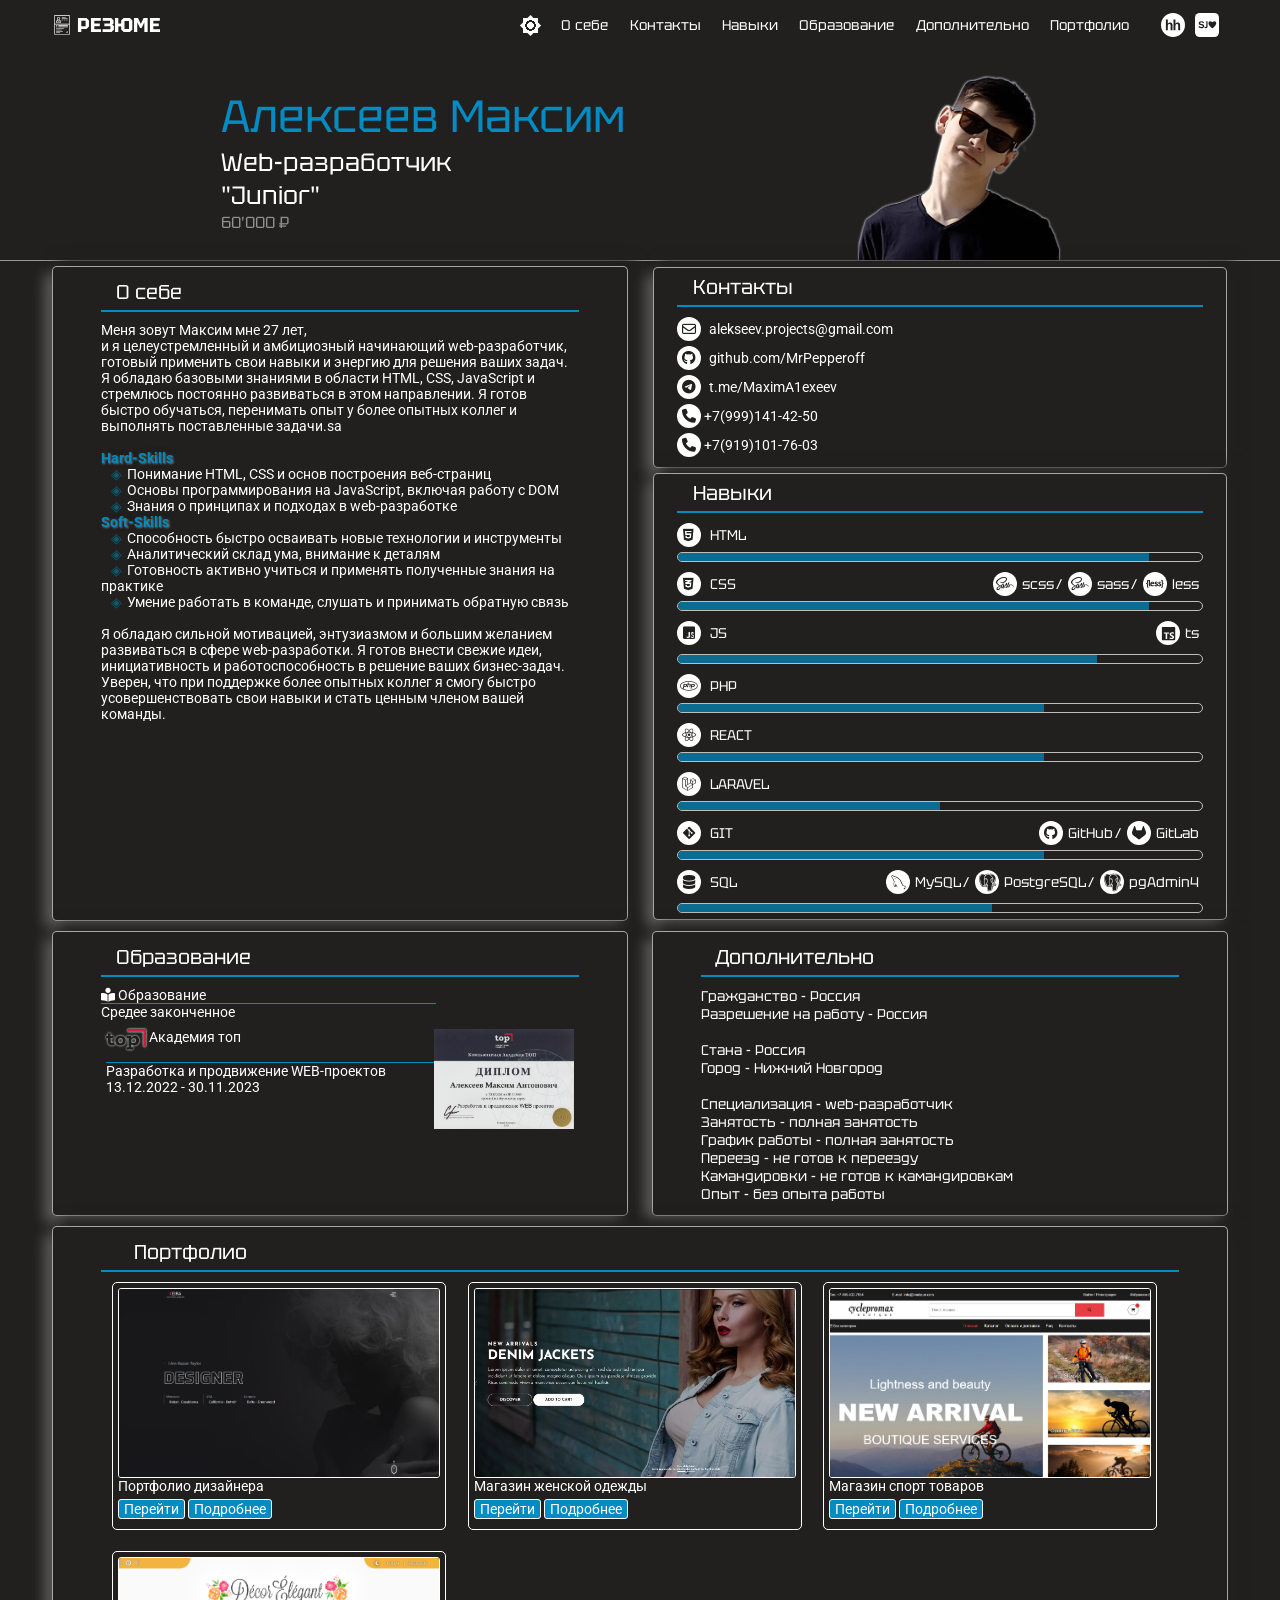
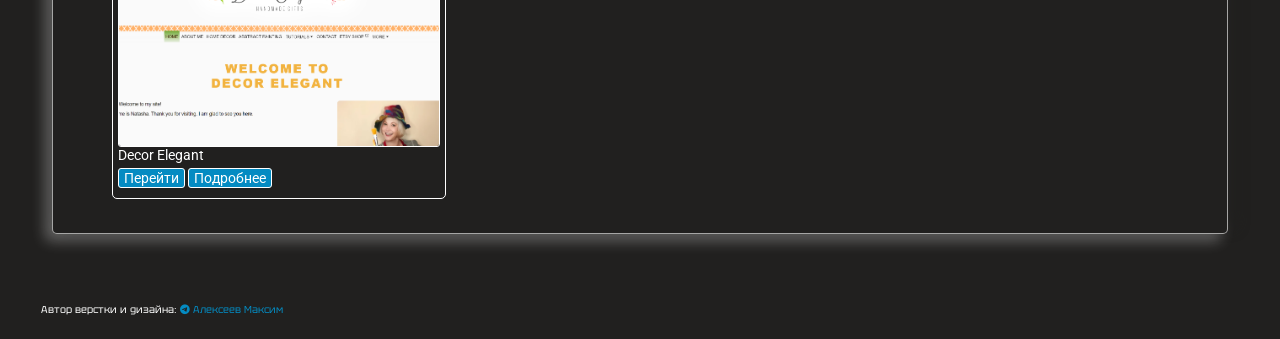
==== commit cbac344e: "Merge branch 'dev01' of github.com:MrPepperoff/portfolio into dev01" ====
--- a/index.html
+++ b/index.html
@@ -13,14 +13,8 @@
     <link rel="shortcut icon" href="images/favicon.ico" type="image/x-icon">
     <title>Portfolio</title>
 </head>
-<!-- TODO 
-    создать модельное окно в портфолио "подробнее", 
-    добавить описание "обо мне", "условия (придумать другое название)" 
-    создать модельное окно для диплома и активировать вторую часть диплома
-    добавить БЭМ 
--->
 <body>
-    <div class="breackpoint">
+    <!-- <div class="breackpoint">
         <div class='breackpoint__xxs'>xxs</div>
         <div class='breackpoint__xs'>xs</div>
         <div class='breackpoint__sm'>sm</div>
@@ -28,7 +22,7 @@
         <div class='breackpoint__lg'>lg</div>
         <div class='breackpoint__xl'>xl</div>
         <div class='breackpoint__xxl'>xxl</div>
-    </div>
+    </div> -->
     <header class="header">
         <div class="header__top__scroll">
             <div class="header__top" id="header-scroll">
@@ -115,7 +109,7 @@
                 <h1 class="title name">Алексеев <span>Максим</span></h1>
                 <h2 class="title">Web-разработчик</h2>
                 <p class="lvl">"Junior"</p>
-                <p class="price"> 90'000 &#8381;</p>
+                <p class="price"> 60'000 &#8381;</p>
             </div>
             <div class="avatar__wrap">
                 <img src="images/avatar.png" class='avatar' alt="avatar">
@@ -298,8 +292,6 @@
                 <li>Переезд -  не готов к переезду</li>
                 <li>Камандировки - не готов к камандировкам</li>
                 <li>Опыт - без опыта работы</li>
-                <br>
-                <li>Ожидаемая плата: 90'000 </li>
             </ul>
             
         </section>
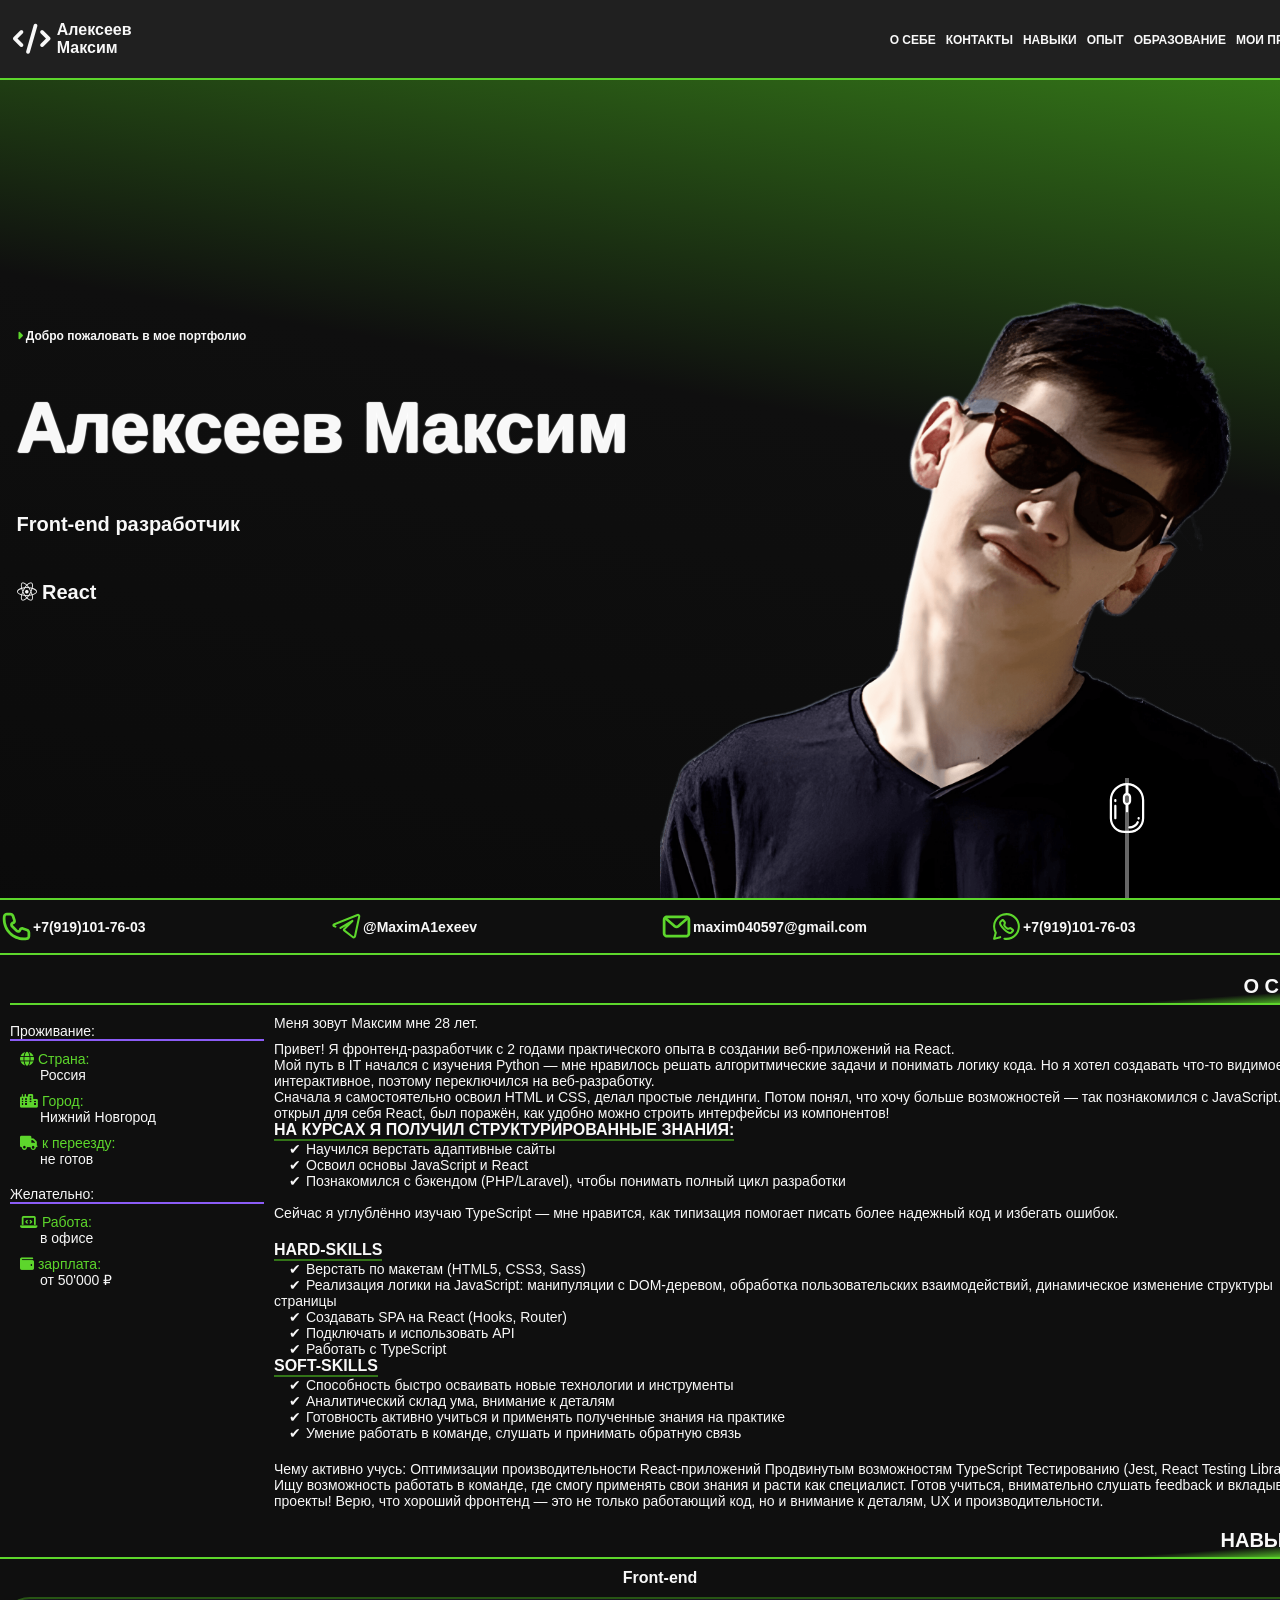
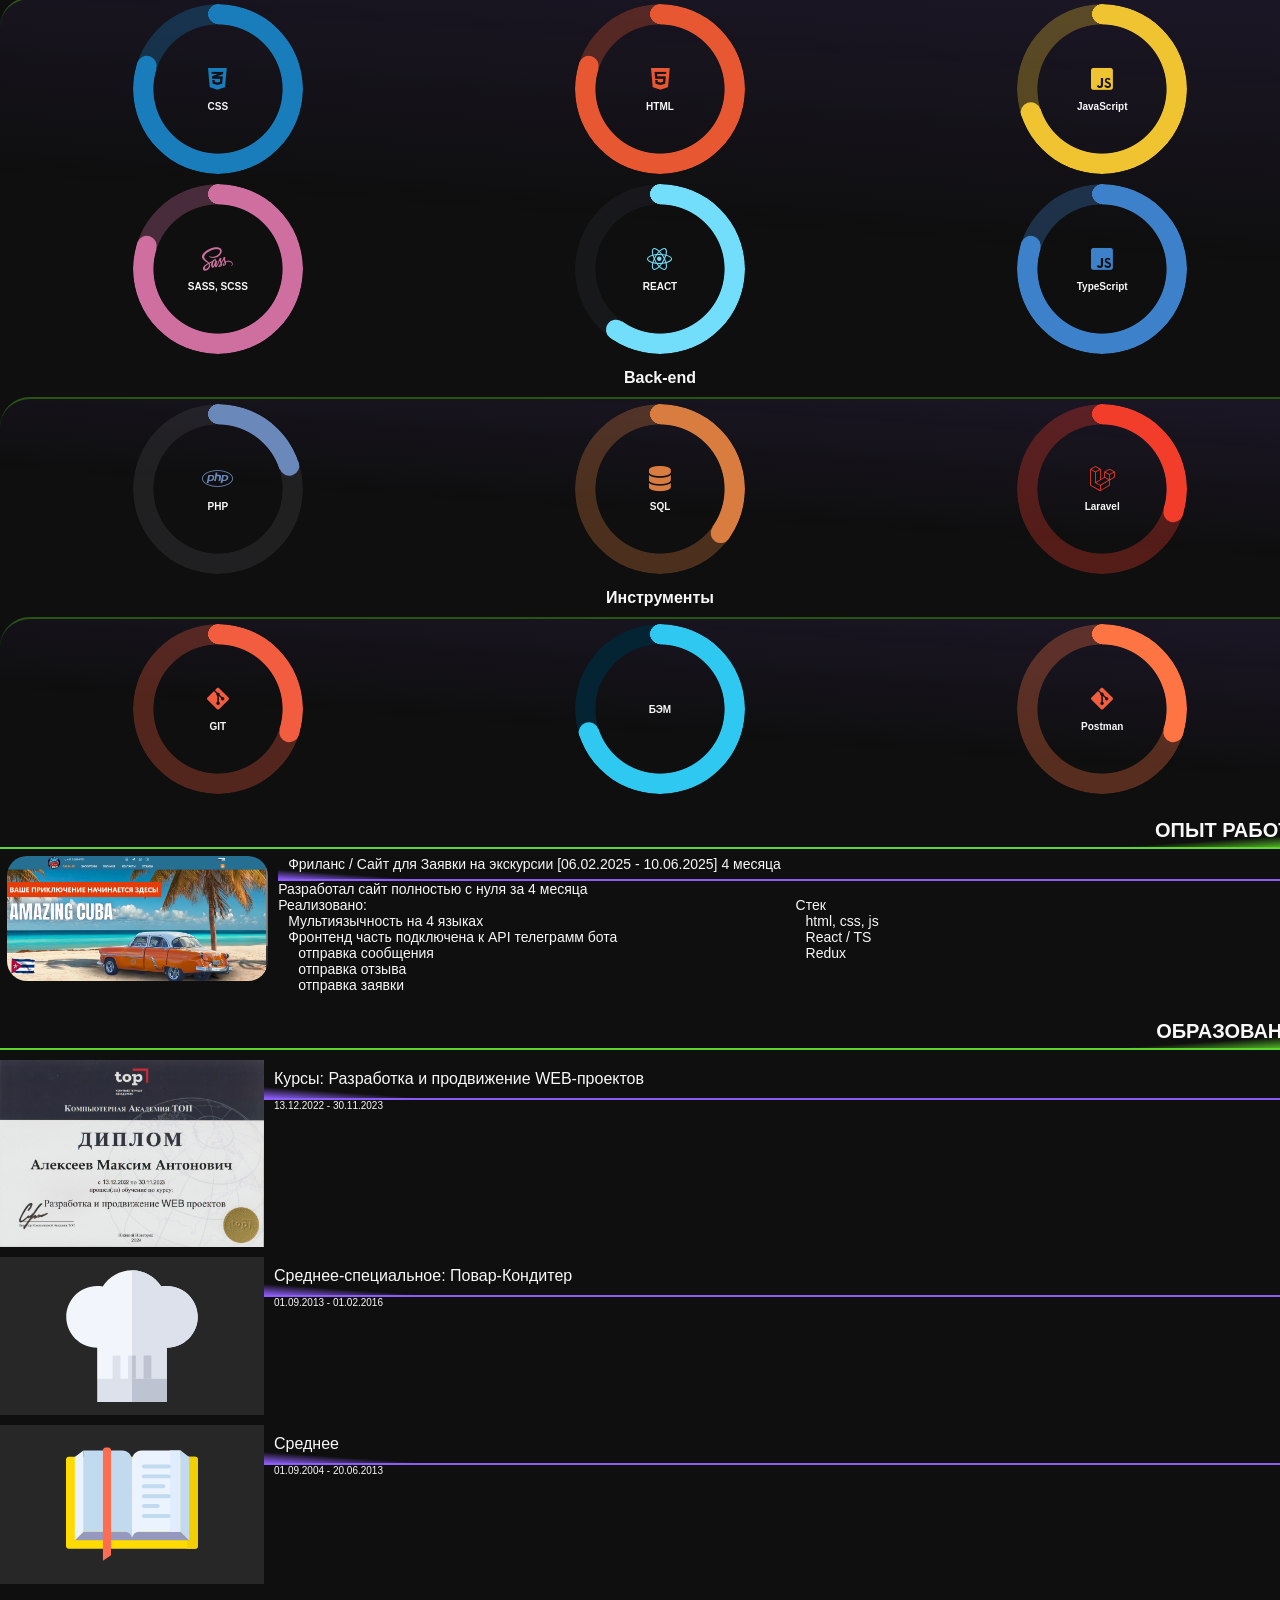
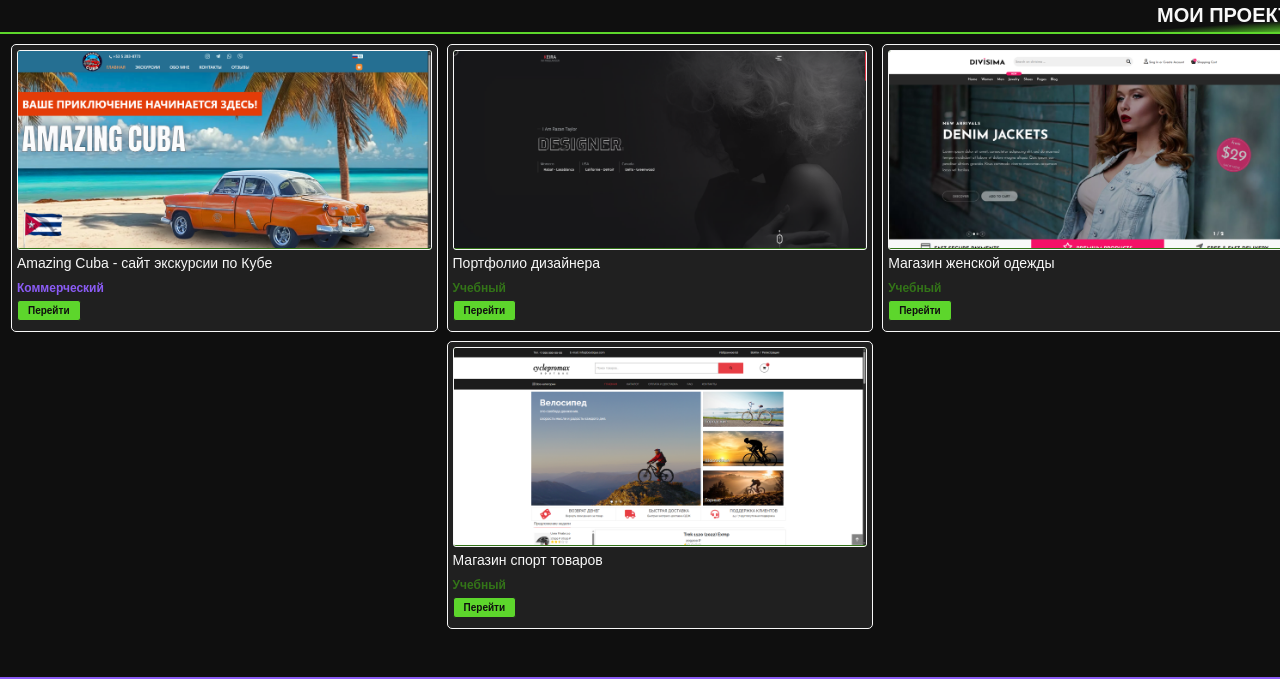
==== commit 91f5dd39: "новая зеленая верстка" ====
--- a/index.html
+++ b/index.html
@@ -1,5 +1,5 @@
 <!DOCTYPE html>
-<html lang="ru">
+<html lang="en">
 <head>
     <meta charset="UTF-8">
     <meta name="viewport" content="width=device-width, initial-scale=1.0">
@@ -7,319 +7,344 @@
     <!-- Стили -->
     <link rel="stylesheet" href="css/reset.css">
     <link rel="stylesheet" href="css/all.min.css">
-    <link rel="stylesheet" href="css/style_portfolio.css">
+    <link rel="stylesheet" href="css/style4.css">
 
     <!-- Инфо -->
     <link rel="shortcut icon" href="images/favicon.ico" type="image/x-icon">
-    <title>Portfolio</title>
+    <title>Alexeev Maxim | Portfolio | Dev. Front-end</title>
 </head>
 <body>
-    <!-- <div class="breackpoint">
-        <div class='breackpoint__xxs'>xxs</div>
-        <div class='breackpoint__xs'>xs</div>
-        <div class='breackpoint__sm'>sm</div>
-        <div class='breackpoint__md'>md</div>
-        <div class='breackpoint__lg'>lg</div>
-        <div class='breackpoint__xl'>xl</div>
-        <div class='breackpoint__xxl'>xxl</div>
-    </div> -->
-    <header class="header">
-        <div class="header__top__scroll">
-            <div class="header__top" id="header-scroll">
-                <div class="content header__top__wrap">  
-                    <div class="header__social">
-                        <ul>
-                            <li><a href="https://github.com/MrPepperoff"><i class="fa-brands fa-github"></i></a></li>
-                            <li><a href="alekseev.projects@gmail.com"><i class="fa-solid fa-at"></i></a></li>
-                            <li><a href="t.me/MaximA1exeev"><i class="fa-brands fa-telegram"></i></a></li>
+    <div class="wrap">
+        <header>
+            <div class="container">
+                <div class="row">
+                    <div class="col">
+                        <a href="https://mrpepperoff.github.io/portfolio/" class="logo"><i class="fa-solid fa-code"></i><span>Алексеев<br/>Максим</span></a>
+                    </div>
+                    <nav class="col nav">
+                        <button class="nav__btn" id="nav-btn">
+                            <i class="fa-solid fa-bars"></i>
+                        </button>
+                        <ul class="nav__list" id="nav-list">
+                            <li class="nav__item"><a href="#about" class="nav__link">О&nbsp;себе</a></li>
+                            <li class="nav__item"><a href="#" class="nav__link">Контакты</a></li>
+                            <li class="nav__item"><a href="#" class="nav__link">Навыки</a></li>
+                            <li class="nav__item"><a href="#" class="nav__link">Опыт</a></li>
+                            <li class="nav__item"><a href="#" class="nav__link">Образование</a></li>
+                            <li class="nav__item"><a href="#" class="nav__link">Мои&nbsp;проекты</a></li>
                         </ul>
-                    </div>  
-                    <div class="logo">
-                        <svg class="logo__icon" version="1.1" id="Capa_1" xmlns="http://www.w3.org/2000/svg" xmlns:xlink="http://www.w3.org/1999/xlink" x="0px" y="0px" viewBox="0 0 512 512" style="enable-background:new 0 0 512 512;" xml:space="preserve">
-                            <g>
-                                <path d="M432,0H80C66.766,0,56,10.766,56,24v464c0,13.233,10.766,24,24,24h352c13.234,0,24-10.767,24-24V24 C456,10.766,445.234,0,432,0z M80,16h352c4.411,0,8,3.589,8,8v200H72V24C72,19.589,75.589,16,80,16z M432,496H80 c-4.411,0-8-3.589-8-8V240h368v248C440,492.411,436.411,496,432,496z"></path>
-                                <path d="M168,136c22.056,0,40-17.944,40-40v-8c0-22.056-17.944-40-40-40s-40,17.944-40,40v8C128,118.056,145.944,136,168,136z M144,88c0-13.234,10.766-24,24-24s24,10.766,24,24v8c0,13.234-10.766,24-24,24s-24-10.766-24-24V88z"></path>
-                                <path d="M118.672,200h98.689c8.071,0,14.638-6.567,14.638-14.639V168c0-6.964-3.244-14.757-8.678-20.847 c-6.268-7.023-14.524-10.891-23.25-10.891h-6.79c-2.778,0-5.357,1.441-6.813,3.808C181.803,147.651,175.072,152,168,152 s-13.803-4.349-18.469-11.93c-1.456-2.366-4.035-3.808-6.813-3.808h-6.79C117.947,136.262,104,153.323,104,168v17.328 C104,193.418,110.582,200,118.672,200z M120,168c0-5.404,6.203-15.738,15.928-15.738h2.568C146.066,162.321,156.612,168,168,168 s21.934-5.679,29.503-15.738h2.568c9.725,0,15.928,10.334,15.928,15.738v16h-96V168z"></path>
-                                <path d="M256,72h88c4.418,0,8-3.582,8-8s-3.582-8-8-8h-88c-4.418,0-8,3.582-8,8S251.582,72,256,72z"></path>
-                                <path d="M256,136h24c4.418,0,8-3.582,8-8s-3.582-8-8-8h-24c-4.418,0-8,3.582-8,8S251.582,136,256,136z"></path>
-                                <path d="M336,120h-24c-4.418,0-8,3.582-8,8s3.582,8,8,8h24c4.418,0,8-3.582,8-8S340.418,120,336,120z"></path>
-                                <path d="M392,120h-24c-4.418,0-8,3.582-8,8s3.582,8,8,8h24c4.418,0,8-3.582,8-8S396.418,120,392,120z"></path>
-                                <path d="M256,104h136c4.418,0,8-3.582,8-8s-3.582-8-8-8H256c-4.418,0-8,3.582-8,8S251.582,104,256,104z"></path>
-                                <path d="M112,280h16c4.418,0,8-3.582,8-8s-3.582-8-8-8h-16c-4.418,0-8,3.582-8,8S107.582,280,112,280z"></path>
-                                <path d="M400,264H168c-4.418,0-8,3.582-8,8s3.582,8,8,8h232c4.418,0,8-3.582,8-8S404.418,264,400,264z"></path>
-                                <path d="M112,312h16c4.418,0,8-3.582,8-8s-3.582-8-8-8h-16c-4.418,0-8,3.582-8,8S107.582,312,112,312z"></path>
-                                <path d="M400,296H168c-4.418,0-8,3.582-8,8s3.582,8,8,8h232c4.418,0,8-3.582,8-8S404.418,296,400,296z"></path>
-                                <path d="M304,344H112c-4.418,0-8,3.582-8,8s3.582,8,8,8h192c4.418,0,8-3.582,8-8S308.418,344,304,344z"></path>
-                                <path d="M272,408H112c-4.418,0-8,3.582-8,8s3.582,8,8,8h160c4.418,0,8-3.582,8-8S276.418,408,272,408z"></path>
-                                <path d="M112,392h128c4.418,0,8-3.582,8-8s-3.582-8-8-8H112c-4.418,0-8,3.582-8,8S107.582,392,112,392z"></path>
-                                <path d="M200,440h-88c-4.418,0-8,3.582-8,8s3.582,8,8,8h88c4.418,0,8-3.582,8-8S204.418,440,200,440z"></path>
-                                <path d="M400,440h-32c-4.418,0-8,3.582-8,8s3.582,8,8,8h32c4.418,0,8-3.582,8-8S404.418,440,400,440z"></path>
-                                <path d="M400,408h-16c-4.418,0-8,3.582-8,8s3.582,8,8,8h16c4.418,0,8-3.582,8-8S404.418,408,400,408z"></path>
-                            </g>
-                        </svg>
-                        <p class="logo__title">РЕЗЮМЕ</p>
-                    </div>
-                    <nav class="header__nav">
-                        <div class="nav">
-                            <div class="nav__burger" id="nav-burger">
-                                <div class="icon"></div>
-                            </div>
-                            <ul id="menu">
-                                <li class="list-info">
-                                    <button class="darkMode" aria-label="Toggle color mode" title="Toggle color mode"  onClick='onDark()'>
-                                        <div class="sun visible"></div>
-                                        <div class="moon">
-                                            <div class="star"></div>
-                                            <div class="star small"></div>
-                                        </div>
-                                    </button>
-                                    
-                                    <!-- <a href="#images/avatar.png" download title="Скачать Резюме"><i class="fa-solid fa-download"></i></a> -->
-                                </li>
-                                <li><a href="#about">О себе</a></li>
-                                <li><a href="#contacts">Контакты</a></li>
-                                <li><a href="#skills">Навыки</a></li>
-                                <li><a href="#education">Образование</a></li>
-                                <li><a href="#conditions">Дополнительно</a></li>
-                                <li><a href="#portfolio">Портфолио</a></li>
-                                <li class="site-resume">
-                                    <a href="https://nn.hh.ru/resume/4d83fec4ff0c682a470039ed1f476366503832" title="HeadHunter">
-                                        <svg width="24" height="24" viewBox="0 0 48 48" version="1.1" xmlns="http://www.w3.org/2000/svg">
-                                            <path fill="rgb(var(--text))" d="M24 48c13.255 0 24-10.745 24-24S37.255 0 24 0 0 10.745 0 24s10.745 24 24 24"/>
-                                            <path fill="rgb(var(--bg))" d="M13.65 13.169v8.164c1.243-1.482 2.733-2.228 4.461-2.228.89 0 1.687.17 2.402.507.717.335 1.253.765 1.615 1.287.364.527.61 1.104.743 1.74.132.633.198 1.618.198 2.954v8.729h-3.862V26.46c0-1.56-.07-2.548-.217-2.968a1.917 1.917 0 00-.775-1c-.372-.251-.835-.375-1.394-.375-.64 0-1.214.16-1.713.478-.51.32-.876.798-1.108 1.437-.236.64-.354 1.585-.35 2.836l-.004 7.454H9.789V13.169h3.862m15.206 0v8.164c1.244-1.482 2.733-2.228 4.46-2.228.887 0 1.69.17 2.406.507.714.335 1.25.765 1.61 1.287a4.69 4.69 0 01.743 1.74c.133.633.199 1.618.199 2.954v8.729h-3.858V26.46c0-1.56-.073-2.548-.22-2.968a1.91 1.91 0 00-.777-1c-.368-.251-.835-.375-1.394-.375-.639 0-1.213.16-1.713.478-.503.32-.871.798-1.106 1.437-.232.64-.35 1.585-.35 2.836v7.454H25V13.169h3.857"/>
-                                        </svg>
-                                    </a>
-                                    <a href="https://www.superjob.ru/resume/junior-frontend-razrabotchik-react-55206427.html?utm_source=app-sharing-rezume&utm_medium=other&utm_campaign=app-sharing-resume-campaign&utm_content=app-android" title="SuperJobs">
-                                        <svg xmlns="http://www.w3.org/2000/svg" width="24" height="24" viewBox="0 0 61 61" fill="none">
-                                            <rect width="61" height="61" y="61" fill="rgb(var(--text))" rx="11.914" transform="rotate(-90 0 61)"/>
-                                            <path fill="rgb(var(--bg)" d="m23.29 24.174-2.65 1.964q-1.554-2.546-4.47-2.546-.365 0-.827.073a5.5 5.5 0 0 0-1.044.29q-.584.195-.972.655-.365.437-.365 1.067 0 .388.17.703.17.291.389.485.243.17.705.34t.826.266q.364.098 1.045.243l1.798.388q1.166.242 2.017.557.874.316 1.75.897a3.7 3.7 0 0 1 1.336 1.48q.461.895.461 2.133 0 1.212-.485 2.206-.462.97-1.215 1.576a6.7 6.7 0 0 1-1.726 1.018 8 8 0 0 1-1.944.558 11 11 0 0 1-1.92.17q-2.356 0-4.398-.898-2.04-.897-3.11-2.764l2.697-1.866q1.725 2.57 5.322 2.57 1.458 0 2.381-.582.924-.606.924-1.673 0-.97-.73-1.382-.705-.413-2.575-.824l-2.187-.485a21 21 0 0 1-1.36-.34 10 10 0 0 1-1.313-.557 4.8 4.8 0 0 1-1.166-.873q-.438-.484-.754-1.237-.315-.776-.315-1.745 0-2.352 1.798-3.83 1.822-1.504 4.981-1.504 4.374 0 6.925 3.467zm5.471-3.031h3.159v12.995q0 .486-.097.97-.073.485-.413 1.164-.316.654-.875 1.164-.559.485-1.604.824-1.045.363-2.454.364-1.044 0-1.993-.218v-3.152q1.094.242 1.701.242.875 0 1.434-.242.56-.267.778-.752.243-.51.291-.897a6 6 0 0 0 .073-1.042zm19.931-.416c-1.91.142-3.633 1.656-4.575 2.763-.941-1.1-2.663-2.62-4.574-2.763-3.354-.249-5.254 1.93-5.254 5.38 0 2.758 1.808 5.4 4.348 7.99 2.24 2.29 5.475 4.645 5.475 4.645s3.235-2.362 5.476-4.646c2.538-2.59 4.347-5.23 4.347-7.99.005-3.452-1.888-5.631-5.243-5.38z"/>
-                                        </svg>
-                                    </a>
+                    </nav>
+
+                </div>
+            </div>
+        </header>
+        <main class="section">
+            <section class="section__hero">
+                <div class="container">
+                    <div class="row">
+                        <div>
+                            <p class="welcome"><i class="fa-solid fa-caret-right"></i> Добро пожаловать <span>в мое портфолио</span></p>
+                            <h1>Алексеев <span>Максим</span></h1>
+                            <p>Front-end <span>разработчик</span></p>
+                            <p><i class="fa-brands fa-react"></i> React</p>
+                            <!-- <a href="#">
+                                Напишите мне
+                                <span>&ensp;<i class="fa-solid fa-comment"></i></span>
+                            </a> -->
+                        </div>
+                        <div>
+                            <img src="images/avatar.png" alt="avatar">
+                        </div>    
+                    </div>         
+                </div>
+                <div class="mouse__wrap">
+                    <svg xmlns="http://www.w3.org/2000/svg" x="0px" y="0px" viewBox="0 0 512 512"  class="mouse">
+                        <path d="M256,0C158.756,0,79.644,79.112,79.644,176.356v183.764c0,83.747,68.134,151.881,151.88,151.881h48.95 c83.748,0,151.882-68.134,151.882-151.881V176.356C432.356,79.112,353.244,0,256,0z M275.911,144.491v39.822 c0,10.98-8.933,19.911-19.911,19.911c-10.978,0-19.911-8.933-19.911-19.911v-39.822c0-10.978,8.933-19.911,19.911-19.911 C266.978,124.58,275.911,133.513,275.911,144.491z M409.6,360.119c0,71.2-57.925,129.125-129.125,129.125h-48.949 c-71.201,0-129.125-57.925-129.125-129.125V176.356c0-80.869,62.819-147.336,142.222-153.178v80.2 c-18.019,4.993-31.289,21.528-31.289,41.114v39.822c0,19.587,13.27,36.121,31.289,41.114v64.694 c0,6.283,5.095,11.378,11.378,11.378s11.378-5.095,11.378-11.378v-64.694c18.019-4.993,31.289-21.528,31.289-41.114v-39.822 c0-19.587-13.27-36.121-31.289-41.114v-80.2C346.781,29.019,409.6,95.487,409.6,176.356V360.119z"/><path d="M136.533,164.978c-6.283,0-11.378,5.095-11.378,11.378v8.376c0,6.283,5.095,11.378,11.378,11.378 c6.283,0,11.378-5.095,11.378-11.378v-8.376C147.911,170.073,142.816,164.978,136.533,164.978z"/><path d="M136.533,223.416c-6.283,0-11.378,5.095-11.378,11.378v125.324c0,6.283,5.095,11.378,11.378,11.378 c6.283,0,11.378-5.095,11.378-11.378V234.794C147.911,228.511,142.816,223.416,136.533,223.416z"/><path d="M371.045,390.969c-5.66-2.726-12.46-0.352-15.189,5.311c-13.89,28.827-43.479,47.453-75.381,47.453 c-6.283,0-11.378,5.095-11.378,11.378c0,6.283,5.095,11.378,11.378,11.378c40.586,0,78.221-23.681,95.882-60.331 C379.085,400.498,376.707,393.696,371.045,390.969z"/><path d="M374.896,375.582c0.165,0.007,0.329,0.01,0.493,0.01c6.06,0,11.099-4.781,11.358-10.894 c0.065-1.529,0.098-3.069,0.098-4.577c0-6.283-5.095-11.378-11.378-11.378c-6.283,0-11.378,5.095-11.378,11.378 c0,1.187-0.025,2.401-0.077,3.61C363.745,370.009,368.617,375.314,374.896,375.582z"/>
+                    </svg>  
+                    <div class="mouse__line"></div>  
+                </div>
+                
+            </section>
+            <section class="section__contacts">
+                <div class="container">
+                    <ul>
+                        <li>
+                            <a href="tel:+79191017603">
+                                <svg fill="none" viewBox="0 0 24 24" xmlns="http://www.w3.org/2000/svg"><path clip-rule="evenodd" d="m4.99004 4c-.488 0-.81993.32104-.86723.67043-.08094.59784-.12281 1.20855-.12281 1.82957 0 7.4558 6.0442 13.5 13.5 13.5.621 0 1.2317-.0419 1.8296-.1228.3494-.0473.6704-.3792.6704-.8672v-2.5685c0-.4304-.2754-.8126-.6838-.9487l-3.1483-1.0494c-.2479-.0827-.5138.0633-.5772.3168-.4616 1.8466-2.7612 2.4835-4.1071 1.1376l-3.38144-3.3814c-1.34588-1.3459-.70894-3.64548 1.13759-4.10711.25357-.0634.39951-.32924.31685-.5772l-1.04944-3.14832c-.13611-.40834-.51825-.68377-.94868-.68377zm-2.84915.4021c.19936-1.47247 1.49867-2.4021 2.84915-2.4021h2.56844c1.29129 0 2.43771.82629 2.84602 2.05132l1.0495 3.14831c.451 1.3532-.3454 2.80397-1.72918 3.14997-.33836.0846-.45507.5059-.20845.7526l3.38143 3.3814c.2467.2467.668.1299.7526-.2084.346-1.3838 1.7968-2.1802 3.15-1.7292l3.1483 1.0495c1.225.4083 2.0513 1.5547 2.0513 2.846v2.5685c0 1.3504-.9296 2.6498-2.4021 2.8491-.6865.093-1.3869.1409-2.0979.1409-8.56041 0-15.5-6.9396-15.5-15.5 0-.71102.04794-1.41137.14089-2.0979z"/></svg>
+                                <span>+7(919)101-76-03</span>
+                            </a>
+                        </li>
+                        <li>
+                            <a href="https://t.me/MaximA1exeev" target="_blank">
+                                <svg viewBox="0 0 32 32" xmlns="http://www.w3.org/2000/svg"><g id="telegram_social_media_network_chat" data-name="telegram, social, media, network, chat"><path d="m28.59 4.29a2.23 2.23 0 0 0 -2.27-.36l-22.91 9.17a1.83 1.83 0 0 0 0 3.38l1.48.61a1 1 0 0 0 1.31-.53 1 1 0 0 0 -.54-1.31l-1.1-.45 22.51-9a.22.22 0 0 1 .23 0 .24.24 0 0 1 .08.23l-4.11 19.18a.4.4 0 0 1 -.26.3.39.39 0 0 1 -.39-.06l-8-6.24 7.83-7.91a1 1 0 0 0 -1.22-1.56l-11.48 6.8a1 1 0 1 0 1 1.72l4.83-2.85-2.35 2.39a2 2 0 0 0 .2 3.08l8 6.15a2.4 2.4 0 0 0 1.47.5 2.47 2.47 0 0 0 .83-.15 2.37 2.37 0 0 0 1.52-1.75l4.08-19.16a2.23 2.23 0 0 0 -.74-2.18z"/></g></svg>
+                                <span>@MaximA1exeev</span>
+                            </a>
+                        </li>
+                        <li>
+                            <a href="mailto:maxim040597@gmail.com">
+                                <svg fill="none" viewBox="0 0 24 24" xmlns="http://www.w3.org/2000/svg"><g clip-rule="evenodd"><path d="m5.96802 4h12.06398c.4386-.00001.8171-.00002 1.1304.02135.3298.02251.6597.07201.9857.20701.735.30448 1.3191.88851 1.6235 1.62359.135.32593.1845.65584.2071.98567.0213.31326.0213.69174.0213 1.13039v8.06399c0 .4386 0 .8171-.0213 1.1304-.0226.3298-.0721.6597-.2071.9857-.3044.735-.8885 1.3191-1.6235 1.6235-.326.135-.6559.1845-.9857.2071-.3133.0213-.6918.0213-1.1304.0213h-12.06399c-.43865 0-.81713 0-1.13039-.0213-.32983-.0226-.65974-.0721-.98567-.2071-.73508-.3044-1.31911-.8885-1.62359-1.6235-.135-.326-.1845-.6559-.20701-.9857-.02137-.3133-.02136-.6918-.02135-1.1304v-8.06398c-.00001-.43865-.00002-.81714.02135-1.1304.02251-.32983.07201-.65974.20701-.98567.30448-.73508.88851-1.31911 1.62359-1.62359.32593-.135.65584-.1845.98567-.20701.31326-.02137.69175-.02136 1.1304-.02135zm-.99426 2.01671c-.228.01556-.31483.04217-.35644.05941-.24503.1015-.4397.29617-.5412.5412-.01724.04161-.04385.12844-.05941.35644-.01617.23698-.01671.54662-.01671 1.02624v8c0 .4796.00054.7893.01671 1.0262.01556.228.04217.3149.05941.3565.1015.245.29617.4397.5412.5412.04161.0172.12844.0438.35644.0594.23698.0162.54662.0167 1.02624.0167h12c.4796 0 .7893-.0005 1.0262-.0167.228-.0156.3149-.0422.3565-.0594.245-.1015.4397-.2962.5412-.5412.0172-.0416.0438-.1285.0594-.3565.0162-.2369.0167-.5466.0167-1.0262v-8c0-.47962-.0005-.78926-.0167-1.02624-.0156-.228-.0422-.31483-.0594-.35644-.1015-.24503-.2962-.4397-.5412-.5412-.0416-.01724-.1285-.04385-.3565-.05941-.2369-.01617-.5466-.01671-1.0262-.01671h-12c-.47962 0-.78926.00054-1.02624.01671z"/><path d="m3.24744 5.34151c.36368-.41564.99544-.45776 1.41108-.09407l6.68298 5.84766c.377.3299.94.3299 1.317 0l6.683-5.84766c.4156-.36369 1.0474-.32157 1.4111.09407s.3216 1.0474-.0941 1.41108l-6.683 5.84761c-1.1311.9897-2.8199.9897-3.951 0l-6.68299-5.84761c-.41564-.36368-.45776-.99544-.09407-1.41108z"/></g></svg>
+                                <span>maxim040597@gmail.com</span>
+                            </a>
+                        </li>
+                        <li>
+                            <a href="https://wa.me/79191017603">
+                                <svg viewBox="0 0 32 32" xmlns="http://www.w3.org/2000/svg"><g id="wa_whatsapp_message_communication_chat" data-name="wa, whatsapp, message, communication, chat"><path d="m16 3a13.0037 13.0037 0 0 0 -11.4658 19.1313l-1.5 5.61a.9965.9965 0 0 0 .2627.97 1.0445 1.0445 0 0 0 .9726.2515l5.9151-1.6553a1 1 0 0 0 -.5391-1.9258l-4.2266 1.1828 1.1511-4.3072a1 1 0 0 0 -.1006-.7588 11.002 11.002 0 1 1 9.5306 5.5015 11.1474 11.1474 0 0 1 -1.8408-.1533 1 1 0 1 0 -.3321 1.9726 13.1739 13.1739 0 0 0 2.1729.1807 13 13 0 0 0 0-26z"/><path d="m15.0439 11.21-1.166-1.6a2.0482 2.0482 0 0 0 -1.5-.8389 2.0832 2.0832 0 0 0 -1.6133.5947l-1.2031 1.2042a2.826 2.826 0 0 0 -.8027 2.0781c.0107 1.7759 1.3613 3.9961 4.0137 6.6 3.09 3.0322 5.2246 3.9985 6.69 3.9985a2.71 2.71 0 0 0 1.9766-.8037l1.1992-1.2a2.0539 2.0539 0 0 0 -.2422-3.1143l-1.6006-1.1665a2.0642 2.0642 0 0 0 -1.8213-.3l-1.4922.4659a7.7076 7.7076 0 0 1 -2.642-2.458c.13-.4365.3545-1.1553.5049-1.6382a2.0547 2.0547 0 0 0 -.301-1.8218zm1.2911 7.6274a2.3131 2.3131 0 0 0 1.7421.1987l1.5411-.4585 1.6074 1.2491-1.1992 1.2c-.4746.4741-2.2471.3335-5.8535-3.2066-2.961-2.9057-3.41-4.4951-3.4141-5.1836a.8852.8852 0 0 1 .22-.6548l1.2832-1.1938 1.1748 1.6475c-.1543.4912-.3818 1.2221-.51 1.6528a2.1233 2.1233 0 0 0 .0781 1.418 11.098 11.098 0 0 0 3.3301 3.3312z"/></g></svg>
+                                <span>+7(919)101-76-03</span>
+                            </a>
+                        </li>
+                    </ul>
+                </div>
+                
+            </section>
+            <section class="section__about">
+                <div class="container">
+                    <h2 class="title"><a name="about" id="about">О себе</a></h2>
+                    <div class="section__about__content">
+                        <div>
+                            <h4>Проживание:</h4>
+                            <ul>
+                                <li title="Cтрана">
+                                    <p>
+                                        <i class="fa-solid fa-globe"></i> 
+                                        <span>Страна:</span>
+                                    </p> 
+                                    <span>Россия</span>
+                                </li>
+                                <li title="Город">
+                                    <p>
+                                        <i class="fa-solid fa-city"></i>
+                                        <span>Город:</span>
+                                    </p>
+                                    <span>Нижний Новгород</span>
+                                </li>
+                                <li title="Переезд">
+                                    <p>
+                                        <i class="fa-solid fa-truck"></i>
+                                        <span>к переезду:</span>
+                                    </p>
+                                    <span>не готов</span>
                                 </li>
                             </ul>
-                        </div>
-                        
-                    </nav>
-                </div>
-            </div>    
-        </div>
-        
-        <div class="header__bottom content">
-            <div class="header__info">
-                <h1 class="title name">Алексеев <span>Максим</span></h1>
-                <h2 class="title">Web-разработчик</h2>
-                <p class="lvl">"Junior"</p>
-                <p class="price"> 60'000 &#8381;</p>
-            </div>
-            <div class="avatar__wrap">
-                <img src="images/avatar.png" class='avatar' alt="avatar">
-                
-            </div>
-        </div>
-    </header>
-    <main class="main content">
-        <section class="about">
-            <h2 class="title"><a name="about" id="about">О себе</a></h2>
-            <p>
-                Меня зовут Максим мне 27 лет, <br> и я целеустремленный и амбициозный начинающий web-разработчик, готовый применить свои навыки и энергию для решения ваших задач. Я обладаю базовыми знаниями в области HTML, CSS, JavaScript и стремлюсь постоянно развиваться в этом направлении. Я готов быстро обучаться, перенимать опыт у более опытных коллег и выполнять поставленные задачи.sa
-            </p>
-            <br>
-            <p>
-                <h3>hard-skills</h3>
-                <ul>
-                    <li>Понимание HTML, CSS и основ построения веб-страниц</li>
-                    <li>Основы программирования на JavaScript, включая работу с DOM</li>
-                    <li>Знания о принципах и подходах в web-разработке</li>
-                </ul>
-                <h3>soft-skills</h3>
-                <ul>
-                    <li>Способность быстро осваивать новые технологии и инструменты</li>
-                    <li>Аналитический склад ума, внимание к деталям</li>
-                    <li>Готовность активно учиться и применять полученные знания на практике</li>
-                    <li>Умение работать в команде, слушать и принимать обратную связь</li>
-                </ul>
-            </p>
-            <br>
-            <p>
-                Я обладаю сильной мотивацией, энтузиазмом и большим желанием развиваться в сфере web-разработки. Я готов внести свежие идеи, инициативность и работоспособность в решение ваших бизнес-задач. Уверен, что при поддержке более опытных коллег я смогу быстро усовершенствовать свои навыки и стать ценным членом вашей команды.
-            </p>
-        </section>
-        <div class="section__wrap">
-            <section class="contacts">
-                <h2 class="title"><a name="contacts" id="contacts">Контакты</a></h2>
-                <ul>
-                    <li><a href="mailo:alekseev.projects@gmail.com"><i class="fa-regular fa-envelope"></i> alekseev.projects@gmail.com</a><button class="copy" onclick="Copy('alekseev.projects@gmail.com')"><i class="fa-regular fa-clipboard"></i></button></li>
-                    <li><a href="https://github.com/MrPepperoff"><i class="fa-brands fa-github"></i> github.com/MrPepperoff</a><button class="copy" onclick="Copy('github.com/MrPepperoff')"><i class="fa-regular fa-clipboard"></i></button></li>
-                    <li><a href="https://t.me/MaximA1exeev"><i class="fa-brands fa-telegram"></i> t.me/MaximA1exeev</a><button class="copy" onclick="Copy('t.me/MaximA1exeev')"><i class="fa-regular fa-clipboard"></i></button></li>
-                    <li><i class="fa-solid fa-phone"></i> +7(999)141-42-50 <button onclick="Copy('89991414250')"> <i class="fa-regular fa-clipboard"></i></button></li>
-                    <li><i class="fa-solid fa-phone"></i> +7(919)101-76-03 <button onclick="Copy('89191017603')"> <i class="fa-regular fa-clipboard"></i></button></li>
-                </ul>
-                
-            </section>
-            <section class="skills">
-                <h2 class="title"><a name="skills" id="skills">Навыки</a></h2>
-                <ul>
-                    <li>
-                        <div class="skills__langs">
-                            <h4><i class="fa-brands fa-html5"></i> html</h4>
-                        </div>
-                        <div class="line" data-skill="90"></div>
-                    </li>
-                    <li>
-                        <div class="skills__langs">
-                            <h4><i class="fa-brands fa-css3-alt"></i> css</h4>
-                            <ul>
-                                <li><i class="fa-brands fa-sass"></i> scss</li>
-                                <li><i class="fa-brands fa-sass"></i> sass</li>
-                                <li><i class="fa-brands fa-less"></i> less</li>
-                            </ul>    
-                        </div>
-                        <div class="line" data-skill="90"></div>
-                        
-                    </li>
-                    <li>
-                        <div class="skills__langs">
-                            <h4><i class="fa-brands fa-square-js"></i> js</h4>    
+                            <h4>Желательно:</h4>
                             <ul>
                                 <li>
-                                    <svg role="img" class='icon' viewBox="-7 -7 36 36" xmlns="http://www.w3.org/2000/svg">
-                                        <path d="M1.125 0C.502 0 0 .502 0 1.125v21.75C0 23.498.502 24 1.125 24h21.75c.623 0 1.125-.502 1.125-1.125V1.125C24 .502 23.498 0 22.875 0zm17.363 9.75c.612 0 1.154.037 1.627.111a6.38 6.38 0 0 1 1.306.34v2.458a3.95 3.95 0 0 0-.643-.361 5.093 5.093 0 0 0-.717-.26 5.453 5.453 0 0 0-1.426-.2c-.3 0-.573.028-.819.086a2.1 2.1 0 0 0-.623.242c-.17.104-.3.229-.393.374a.888.888 0 0 0-.14.49c0 .196.053.373.156.529.104.156.252.304.443.444s.423.276.696.41c.273.135.582.274.926.416.47.197.892.407 1.266.628.374.222.695.473.963.753.268.279.472.598.614.957.142.359.214.776.214 1.253 0 .657-.125 1.21-.373 1.656a3.033 3.033 0 0 1-1.012 1.085 4.38 4.38 0 0 1-1.487.596c-.566.12-1.163.18-1.79.18a9.916 9.916 0 0 1-1.84-.164 5.544 5.544 0 0 1-1.512-.493v-2.63a5.033 5.033 0 0 0 3.237 1.2c.333 0 .624-.03.872-.09.249-.06.456-.144.623-.25.166-.108.29-.234.373-.38a1.023 1.023 0 0 0-.074-1.089 2.12 2.12 0 0 0-.537-.5 5.597 5.597 0 0 0-.807-.444 27.72 27.72 0 0 0-1.007-.436c-.918-.383-1.602-.852-2.053-1.405-.45-.553-.676-1.222-.676-2.005 0-.614.123-1.141.369-1.582.246-.441.58-.804 1.004-1.089a4.494 4.494 0 0 1 1.47-.629 7.536 7.536 0 0 1 1.77-.201zm-15.113.188h9.563v2.166H9.506v9.646H6.789v-9.646H3.375z"/>
-                                    </svg> ts
+                                    <p>
+                                        <i class="fa-solid fa-laptop-code"></i>
+                                        <span>Работа:</span>
+                                    </p>
+                                    <span>в офисе</span>
+                                </li>
+                                <li>
+                                    <p>
+                                        <i class="fa-solid fa-wallet"></i>
+                                        <span>зарплата:</span>
+                                    </p>
+                                    <span>от 50'000 &#8381;</span>
                                 </li>
                             </ul>
                         </div>
                         
-                        <div class="line" data-skill="80"></div>
+                        <div>
+                            <p>Меня зовут Максим мне 28 лет.</p>
+                            <p>
+                                Привет! Я фронтенд-разработчик с 2 годами практического опыта в создании веб-приложений на React.
+                                <br/>
+                                Мой путь в IT начался с изучения Python — мне нравилось решать алгоритмические задачи и понимать логику кода. Но я хотел создавать что-то видимое и интерактивное, поэтому переключился на веб-разработку.
+                                <br/>
+                                Сначала я самостоятельно освоил HTML и CSS, делал простые лендинги. Потом понял, что хочу больше возможностей — так познакомился с JavaScript. Когда открыл для себя React, был поражён, как удобно можно строить интерфейсы из компонентов!
+                                <br/>
+                                <h3 class="title-sub">На курсах я получил структурированные знания:</h3>
+                                <br/>
+                                <ul>
+                                    <li>Научился верстать адаптивные сайты</li>
+                                    <li>Освоил основы JavaScript и React</li>
+                                    <li>Познакомился с бэкендом (PHP/Laravel), чтобы понимать полный цикл разработки</li>
+                                </ul>
+                                <br/>
+                                Сейчас я углублённо изучаю TypeScript — мне нравится, как типизация помогает писать более надежный код и избегать ошибок.
+
+                            </p>
+                            <p>
+                                <h3 class="title-sub">hard-skills</h3>
+                                <ul>
+                                    <li>Верстать по макетам (HTML5, CSS3, Sass)</li>
+                                    <li>Реализация логики на JavaScript: манипуляции с DOM-деревом, обработка пользовательских взаимодействий, динамическое изменение структуры страницы</li>
+                                    <li>Создавать SPA на React (Hooks, Router)</li>
+                                    <li>Подключать и использовать API</li>
+                                    <li>Работать с TypeScript</li>
+                                </ul>
+                                <h3 class="title-sub">soft-skills</h3>
+                                <ul>
+                                    <li>Способность быстро осваивать новые технологии и инструменты</li>
+                                    <li>Аналитический склад ума, внимание к деталям</li>
+                                    <li>Готовность активно учиться и применять полученные знания на практике</li>
+                                    <li>Умение работать в команде, слушать и принимать обратную связь</li>
+                                </ul>
+                            </p>  
+                            <p>
+                                Чему активно учусь:
+
+                                Оптимизации производительности React-приложений
+
+                                Продвинутым возможностям TypeScript
+
+                                Тестированию (Jest, React Testing Library)
+
+                                Ищу возможность работать в команде, где смогу применять свои знания и расти как специалист. Готов учиться, внимательно слушать feedback и вкладываться в проекты!
+
+                                Верю, что хороший фронтенд — это не только работающий код, но и внимание к деталям, UX и производительности.
+                            </p>
+                            
+                        </div>    
+                    </div>
+                    
+                    
+                </div>
+                
+                
+            </section>
+            <section class="section__skills">
+                <div class="container">
+                    <h2 class="title">Навыки</h2>
+                    <div>
+                        <h3>Front-end</h3>
+                        <ul>
+                            <li><div class="pie" style="--p:80;--c:rgb(25,124,187);--f:rgba(25,124,187, .3)"><i class="fa-brands fa-css3-alt" style="color:rgb(25,124,187)"></i> CSS</div></li>
+                            <li><div class="pie" style="--p:80;--c:rgb(230,87,50);--f:rgba(230,87,50, .3)"><i class="fa-brands fa-html5" style="color:rgb(230,87,50)"></i> HTML</div></li>
+                            <li><div class="pie" style="--p:70;--c:rgb(240,196,48);--f:rgba(240,196,48, .3)"><i class="fa-brands fa-square-js" style="color:rgb(240,196,48)"></i> JavaScript</div></li>
+                            <li><div class="pie" style="--p:80;--c:rgb(207,111,159);--f:rgba(207,111,159, .3)"><i class="fa-brands fa-sass" style="color:rgb(207,111,159)"></i> SASS, SCSS</div></li>
+                            <li><div class="pie" style="--p:60;--c:rgb(115,222,251);--f:rgba(44,47,55, .3)"><i class="fa-brands fa-react" style="color:rgb(115,222,251)"></i> REACT</div></li>
+                            <li><div class="pie" style="--p:80;--c:rgb(61,129,202);--f:rgba(61,129,202, .3)"><i class="fa-brands fa-square-js" style="color:rgb(61,129,202)"></i> TypeScript</div></li>
+                        </ul>
+                        <h3>Back-end</h3>
+                        <ul>
+                            <li><div class="pie" style="--p:20;--c:rgb(106,136,186);--f:rgba(71,73,75, .3)"><i class="fa-brands fa-php" style="color:rgb(106,136,186)"></i> PHP</div></li>
+                            <li><div class="pie" style="--p:35;--c:rgb(216,125,63);--f:rgba(216,125,63, .3)"><i class="fa-solid fa-database" style="color:rgb(216,125,63)"></i> SQL</div></li>
+                            <li><div class="pie" style="--p:30;--c:rgb(243,61,43);--f:rgba(243,61,43, .3)"><i class="fa-brands fa-laravel" style="color:rgb(243,61,43)"></i> Laravel</div></li>
+                        </ul>
+                        <h3>Инструменты</h3>
+                        <ul>
+                            <li><div class="pie" style="--p:30;--c:rgb(242,92,63);--f:rgba(242,92,63, .3)"><i class="fa-brands fa-git-alt" style="color:rgb(242,92,63)"></i> GIT</div></li>
+                            <li><div class="pie" style="--p:70;--c:rgb(47,200,241);--f:rgb(5,36,51)">БЭМ</div></li>
+                            <li><div class="pie" style="--p:30;--c:rgb(254,117,67);--f:rgba(254,117,67, .3)"><i class="fa-brands fa-git-alt" style="color:rgb(242,92,63)"></i> Postman</div></li>
+                        </ul>
                         
-                    </li>
-                    <li>
-                        <div class="skills__langs">
-                            <h4><i class="fa-brands fa-php"></i> php</h4>
-                        </div>
-                        <div class="line" data-skill="70"></div>
-                    </li>
-                    <li>
-                        <div class="skills__langs">
-                            <h4><i class="fa-brands fa-react"></i> react</h4>
-                        </div>
-                        <div class="line" data-skill="70"></div>
-                    </li>
-                    <li>
-                        <div class="skills__langs">
-                            <h4><i class="fa-brands fa-laravel"></i> laravel</h4>    
-                        </div>
-                        <div class="line" data-skill="50"></div>
-                    </li>
-                    <li>
-                        <div class="skills__langs">
-                            <h4><i class="fa-brands fa-git-alt"></i> git</h4>
-                            <ul>
-                                <li><i class="fa-brands fa-github"></i> GitHub</li>
-                                <li><i class="fa-brands fa-gitlab"></i> GitLab</li>
-                            </ul>
-                        </div>
-                        <div class="line" data-skill="70"></div>
-                    </li>
-                    <li>
-                        <div class="skills__langs">
-                            <h4><i class="fa-solid fa-database"></i> SQL</h4>
-                            <ul>
-                                <li>
-                                    <svg class="icon"  width="800px" height="800px" viewBox="-5 -5 30 30" xmlns="http://www.w3.org/2000/svg">
-                                        <path d="m24.129 23.412-.508-.484c-.251-.331-.518-.624-.809-.891l-.005-.004q-.448-.407-.931-.774-.387-.266-1.064-.641c-.371-.167-.661-.46-.818-.824l-.004-.01-.048-.024c.212-.021.406-.06.592-.115l-.023.006.57-.157c.236-.074.509-.122.792-.133h.006c.298-.012.579-.06.847-.139l-.025.006q.194-.048.399-.109t.351-.109v-.169q-.145-.217-.351-.496c-.131-.178-.278-.333-.443-.468l-.005-.004q-.629-.556-1.303-1.076c-.396-.309-.845-.624-1.311-.916l-.068-.04c-.246-.162-.528-.312-.825-.435l-.034-.012q-.448-.182-.883-.399c-.097-.048-.21-.09-.327-.119l-.011-.002c-.117-.024-.217-.084-.29-.169l-.001-.001c-.138-.182-.259-.389-.355-.609l-.008-.02q-.145-.339-.314-.651-.363-.702-.702-1.427t-.651-1.452q-.217-.484-.399-.967c-.134-.354-.285-.657-.461-.942l.013.023c-.432-.736-.863-1.364-1.331-1.961l.028.038c-.463-.584-.943-1.106-1.459-1.59l-.008-.007c-.509-.478-1.057-.934-1.632-1.356l-.049-.035q-.896-.651-1.96-1.282c-.285-.168-.616-.305-.965-.393l-.026-.006-1.113-.278-.629-.048q-.314-.024-.629-.024c-.148-.078-.275-.171-.387-.279-.11-.105-.229-.204-.353-.295l-.01-.007c-.605-.353-1.308-.676-2.043-.93l-.085-.026c-.193-.113-.425-.179-.672-.179-.176 0-.345.034-.499.095l.009-.003c-.38.151-.67.458-.795.84l-.003.01c-.073.172-.115.371-.115.581 0 .368.13.705.347.968l-.002-.003q.544.725.834 1.14.217.291.448.605c.141.188.266.403.367.63l.008.021c.056.119.105.261.141.407l.003.016q.048.206.121.448.217.556.411 1.14c.141.425.297.785.478 1.128l-.019-.04q.145.266.291.52t.314.496c.065.098.147.179.241.242l.003.002c.099.072.164.185.169.313v.001c-.114.168-.191.369-.217.586l-.001.006c-.035.253-.085.478-.153.695l.008-.03c-.223.666-.351 1.434-.351 2.231 0 .258.013.512.04.763l-.003-.031c.06.958.349 1.838.812 2.6l-.014-.025c.197.295.408.552.641.787.168.188.412.306.684.306.152 0 .296-.037.422-.103l-.005.002c.35-.126.599-.446.617-.827v-.002c.048-.474.12-.898.219-1.312l-.013.067c.024-.063.038-.135.038-.211 0-.015-.001-.03-.002-.045v.002q-.012-.109.133-.206v.048q.145.339.302.677t.326.677c.295.449.608.841.952 1.202l-.003-.003c.345.372.721.706 1.127 1.001l.022.015c.212.162.398.337.566.528l.004.004c.158.186.347.339.56.454l.01.005v-.024h.048c-.039-.087-.102-.157-.18-.205l-.002-.001c-.079-.044-.147-.088-.211-.136l.005.003q-.217-.217-.448-.484t-.423-.508q-.508-.702-.969-1.467t-.871-1.555q-.194-.387-.375-.798t-.351-.798c-.049-.099-.083-.213-.096-.334v-.005c-.006-.115-.072-.214-.168-.265l-.002-.001c-.121.206-.255.384-.408.545l.001-.001c-.159.167-.289.364-.382.58l-.005.013c-.141.342-.244.739-.289 1.154l-.002.019q-.072.641-.145 1.318l-.048.024-.024.024c-.26-.053-.474-.219-.59-.443l-.002-.005q-.182-.351-.326-.69c-.248-.637-.402-1.374-.423-2.144v-.009c-.009-.122-.013-.265-.013-.408 0-.666.105-1.308.299-1.91l-.012.044q.072-.266.314-.896t.097-.871c-.05-.165-.143-.304-.265-.41l-.001-.001c-.122-.106-.233-.217-.335-.335l-.003-.004q-.169-.244-.326-.52t-.278-.544c-.165-.382-.334-.861-.474-1.353l-.022-.089c-.159-.565-.336-1.043-.546-1.503l.026.064c-.111-.252-.24-.47-.39-.669l.006.008q-.244-.326-.436-.617-.244-.314-.484-.605c-.163-.197-.308-.419-.426-.657l-.009-.02c-.048-.097-.09-.21-.119-.327l-.002-.011c-.011-.035-.017-.076-.017-.117 0-.082.024-.159.066-.223l-.001.002c.011-.056.037-.105.073-.145.039-.035.089-.061.143-.072h.002c.085-.055.188-.088.3-.088.084 0 .165.019.236.053l-.003-.001c.219.062.396.124.569.195l-.036-.013q.459.194.847.375c.298.142.552.292.792.459l-.018-.012q.194.121.387.266t.411.291h.339q.387 0 .822.037c.293.023.564.078.822.164l-.024-.007c.481.143.894.312 1.286.515l-.041-.019q.593.302 1.125.641c.589.367 1.098.743 1.577 1.154l-.017-.014c.5.428.954.867 1.38 1.331l.01.012c.416.454.813.947 1.176 1.464l.031.047c.334.472.671 1.018.974 1.584l.042.085c.081.154.163.343.234.536l.011.033q.097.278.217.57.266.605.57 1.221t.57 1.198l.532 1.161c.187.406.396.756.639 1.079l-.011-.015c.203.217.474.369.778.422l.008.001c.368.092.678.196.978.319l-.047-.017c.143.065.327.134.516.195l.04.011c.212.065.396.151.565.259l-.009-.005c.327.183.604.363.868.559l-.021-.015q.411.302.822.57.194.145.651.423t.484.52c-.114-.004-.249-.007-.384-.007-.492 0-.976.032-1.45.094l.056-.006c-.536.072-1.022.203-1.479.39l.04-.014c-.113.049-.248.094-.388.129l-.019.004c-.142.021-.252.135-.266.277v.001c.061.076.11.164.143.26l.002.006c.034.102.075.19.125.272l-.003-.006c.119.211.247.393.391.561l-.004-.005c.141.174.3.325.476.454l.007.005q.244.194.508.399c.161.126.343.25.532.362l.024.013c.284.174.614.34.958.479l.046.016c.374.15.695.324.993.531l-.016-.011q.291.169.58.375t.556.399c.073.072.137.152.191.239l.003.005c.091.104.217.175.36.193h.003v-.048c-.088-.067-.153-.16-.184-.267l-.001-.004c-.025-.102-.062-.191-.112-.273l.002.004zm-18.576-19.205q-.194 0-.363.012c-.115.008-.222.029-.323.063l.009-.003v.024h.048q.097.145.244.326t.266.351l.387.798.048-.024c.113-.082.2-.192.252-.321l.002-.005c.052-.139.082-.301.082-.469 0-.018 0-.036-.001-.054v.003c-.045-.044-.082-.096-.108-.154l-.001-.003-.081-.182c-.053-.084-.127-.15-.214-.192l-.003-.001c-.094-.045-.174-.102-.244-.169z"/>
-                                    </svg>
-                                     MySQL
-                                </li>
-                                <li>
-                                    <svg class="icon"  width="800px" height="800px" viewBox="-3 -3 36 36" xmlns="http://www.w3.org/2000/svg">
-                                        <path d="M22.839 0c-1.245 0.011-2.479 0.188-3.677 0.536l-0.083 0.027c-0.751-0.131-1.516-0.203-2.276-0.219-1.573-0.027-2.923 0.353-4.011 0.989-1.073-0.369-3.297-1.016-5.641-0.885-1.629 0.088-3.411 0.583-4.735 1.979-1.312 1.391-2.009 3.547-1.864 6.485 0.041 0.807 0.271 2.124 0.656 3.837 0.38 1.709 0.917 3.709 1.589 5.537 0.672 1.823 1.405 3.463 2.552 4.577 0.572 0.557 1.364 1.032 2.296 0.991 0.652-0.027 1.24-0.313 1.751-0.735 0.249 0.328 0.516 0.468 0.755 0.599 0.308 0.167 0.599 0.281 0.907 0.355 0.552 0.14 1.495 0.323 2.599 0.135 0.375-0.063 0.771-0.187 1.167-0.359 0.016 0.437 0.032 0.869 0.047 1.307 0.057 1.38 0.095 2.656 0.505 3.776 0.068 0.183 0.251 1.12 0.969 1.953 0.724 0.833 2.129 1.349 3.739 1.005 1.131-0.24 2.573-0.677 3.532-2.041 0.948-1.344 1.375-3.276 1.459-6.412 0.020-0.172 0.047-0.312 0.072-0.448l0.224 0.021h0.027c1.208 0.052 2.521-0.12 3.62-0.631 0.968-0.448 1.703-0.901 2.239-1.708 0.131-0.199 0.281-0.443 0.319-0.86 0.041-0.411-0.199-1.063-0.595-1.364-0.791-0.604-1.291-0.375-1.828-0.26-0.525 0.115-1.063 0.176-1.599 0.192 1.541-2.593 2.645-5.353 3.276-7.792 0.375-1.443 0.584-2.771 0.599-3.932 0.021-1.161-0.077-2.187-0.771-3.077-2.177-2.776-5.235-3.548-7.599-3.573-0.073 0-0.145 0-0.219 0zM22.776 0.855c2.235-0.021 5.093 0.604 7.145 3.228 0.464 0.589 0.6 1.448 0.584 2.511s-0.213 2.328-0.573 3.719c-0.692 2.699-2.011 5.833-3.859 8.652 0.063 0.047 0.135 0.088 0.208 0.115 0.385 0.161 1.265 0.296 3.025-0.063 0.443-0.095 0.767-0.156 1.105 0.099 0.167 0.14 0.255 0.349 0.244 0.568-0.020 0.161-0.077 0.317-0.177 0.448-0.339 0.509-1.009 0.995-1.869 1.396-0.76 0.353-1.855 0.536-2.817 0.547-0.489 0.005-0.937-0.032-1.319-0.152l-0.020-0.004c-0.147 1.411-0.484 4.203-0.704 5.473-0.176 1.025-0.484 1.844-1.072 2.453-0.589 0.615-1.417 0.979-2.537 1.219-1.385 0.297-2.391-0.021-3.041-0.568s-0.948-1.276-1.125-1.719c-0.124-0.307-0.187-0.703-0.249-1.235-0.063-0.531-0.104-1.177-0.136-1.911-0.041-1.12-0.057-2.24-0.041-3.365-0.577 0.532-1.296 0.88-2.068 1.016-0.921 0.156-1.739 0-2.228-0.12-0.24-0.063-0.475-0.151-0.693-0.271-0.229-0.12-0.443-0.255-0.588-0.527-0.084-0.156-0.109-0.337-0.073-0.509 0.041-0.177 0.145-0.328 0.287-0.443 0.265-0.215 0.615-0.333 1.14-0.443 0.959-0.199 1.297-0.333 1.5-0.496 0.172-0.135 0.371-0.416 0.713-0.828 0-0.015 0-0.036-0.005-0.052-0.619-0.020-1.224-0.181-1.771-0.479-0.197 0.208-1.224 1.292-2.468 2.792-0.521 0.624-1.099 0.984-1.713 1.011-0.609 0.025-1.163-0.281-1.631-0.735-0.937-0.912-1.688-2.48-2.339-4.251s-1.177-3.744-1.557-5.421c-0.375-1.683-0.599-3.037-0.631-3.688-0.14-2.776 0.511-4.645 1.625-5.828s2.641-1.625 4.131-1.713c2.672-0.151 5.213 0.781 5.724 0.979 0.989-0.672 2.265-1.088 3.859-1.063 0.756 0.011 1.505 0.109 2.24 0.292l0.027-0.016c0.323-0.109 0.651-0.208 0.984-0.28 0.907-0.215 1.833-0.324 2.76-0.339zM22.979 1.745h-0.197c-0.76 0.009-1.527 0.099-2.271 0.26 1.661 0.735 2.916 1.864 3.801 3 0.615 0.781 1.12 1.64 1.505 2.557 0.152 0.355 0.251 0.651 0.303 0.88 0.031 0.115 0.047 0.213 0.057 0.312 0 0.052 0.005 0.105-0.021 0.193 0 0.005-0.005 0.016-0.005 0.021 0.043 1.167-0.249 1.957-0.287 3.072-0.025 0.808 0.183 1.756 0.235 2.792 0.047 0.973-0.072 2.041-0.703 3.093 0.052 0.063 0.099 0.125 0.151 0.193 1.672-2.636 2.88-5.547 3.521-8.032 0.344-1.339 0.525-2.552 0.541-3.509 0.016-0.959-0.161-1.657-0.391-1.948-1.792-2.287-4.213-2.871-6.24-2.885zM16.588 2.088c-1.572 0.005-2.703 0.48-3.561 1.193-0.887 0.74-1.48 1.745-1.865 2.781-0.464 1.224-0.625 2.411-0.688 3.219l0.021-0.011c0.475-0.265 1.099-0.536 1.771-0.687 0.667-0.157 1.391-0.204 2.041 0.052 0.657 0.249 1.193 0.848 1.391 1.749 0.939 4.344-0.291 5.959-0.744 7.177-0.172 0.443-0.323 0.891-0.443 1.349 0.057-0.011 0.115-0.027 0.172-0.032 0.323-0.025 0.572 0.079 0.719 0.141 0.459 0.192 0.771 0.588 0.943 1.041 0.041 0.12 0.072 0.244 0.093 0.38 0.016 0.052 0.027 0.109 0.027 0.167-0.052 1.661-0.048 3.323 0.015 4.984 0.032 0.719 0.079 1.349 0.136 1.849 0.057 0.495 0.135 0.875 0.188 1.005 0.171 0.427 0.421 0.984 0.875 1.364 0.448 0.381 1.093 0.631 2.276 0.381 1.025-0.224 1.656-0.527 2.077-0.964 0.423-0.443 0.672-1.052 0.833-1.984 0.245-1.401 0.729-5.464 0.787-6.224-0.025-0.579 0.057-1.021 0.245-1.36 0.187-0.344 0.479-0.557 0.735-0.672 0.124-0.057 0.244-0.093 0.343-0.125-0.104-0.145-0.213-0.291-0.323-0.432-0.364-0.443-0.667-0.937-0.891-1.463-0.104-0.22-0.219-0.439-0.344-0.647-0.176-0.317-0.4-0.719-0.635-1.172-0.469-0.896-0.979-1.989-1.245-3.052-0.265-1.063-0.301-2.161 0.376-2.932 0.599-0.688 1.656-0.973 3.233-0.812-0.047-0.141-0.072-0.261-0.151-0.443-0.359-0.844-0.828-1.636-1.391-2.355-1.339-1.713-3.511-3.412-6.859-3.469zM7.735 2.156c-0.167 0-0.339 0.005-0.505 0.016-1.349 0.079-2.62 0.468-3.532 1.432-0.911 0.969-1.509 2.547-1.38 5.167 0.027 0.5 0.24 1.885 0.609 3.536 0.371 1.652 0.896 3.595 1.527 5.313 0.629 1.713 1.391 3.208 2.12 3.916 0.364 0.349 0.681 0.495 0.968 0.485 0.287-0.016 0.636-0.183 1.063-0.693 0.776-0.937 1.579-1.844 2.412-2.729-1.199-1.047-1.787-2.629-1.552-4.203 0.135-0.984 0.156-1.907 0.135-2.636-0.015-0.708-0.063-1.176-0.063-1.473 0-0.011 0-0.016 0-0.027v-0.005l-0.005-0.009c0-1.537 0.272-3.057 0.792-4.5 0.375-0.996 0.928-2 1.76-2.819-0.817-0.271-2.271-0.676-3.843-0.755-0.167-0.011-0.339-0.016-0.505-0.016zM24.265 9.197c-0.905 0.016-1.411 0.251-1.681 0.552-0.376 0.433-0.412 1.193-0.177 2.131 0.233 0.937 0.719 1.984 1.172 2.855 0.224 0.437 0.443 0.828 0.619 1.145 0.183 0.323 0.313 0.547 0.391 0.745 0.073 0.177 0.157 0.333 0.24 0.479 0.349-0.74 0.412-1.464 0.375-2.224-0.047-0.937-0.265-1.896-0.229-2.864 0.037-1.136 0.261-1.876 0.277-2.751-0.324-0.041-0.657-0.068-0.985-0.068zM13.287 9.355c-0.276 0-0.552 0.036-0.823 0.099-0.537 0.131-1.052 0.328-1.537 0.599-0.161 0.088-0.317 0.188-0.463 0.303l-0.032 0.025c0.011 0.199 0.047 0.667 0.063 1.365 0.016 0.76 0 1.728-0.145 2.776-0.323 2.281 1.333 4.167 3.276 4.172 0.115-0.469 0.301-0.944 0.489-1.443 0.541-1.459 1.604-2.521 0.708-6.677-0.145-0.677-0.437-0.953-0.839-1.109-0.224-0.079-0.457-0.115-0.697-0.109zM23.844 9.625h0.068c0.083 0.005 0.167 0.011 0.239 0.031 0.068 0.016 0.131 0.037 0.183 0.073 0.052 0.031 0.088 0.083 0.099 0.145v0.011c0 0.063-0.016 0.125-0.047 0.183-0.041 0.072-0.088 0.14-0.145 0.197-0.136 0.151-0.319 0.251-0.516 0.281-0.193 0.027-0.385-0.025-0.547-0.135-0.063-0.048-0.125-0.1-0.172-0.157-0.047-0.047-0.073-0.109-0.084-0.172-0.004-0.061 0.011-0.124 0.052-0.171 0.048-0.048 0.1-0.089 0.157-0.12 0.129-0.073 0.301-0.125 0.5-0.152 0.072-0.009 0.145-0.015 0.213-0.020zM13.416 9.849c0.068 0 0.147 0.005 0.22 0.015 0.208 0.032 0.385 0.084 0.525 0.167 0.068 0.032 0.131 0.084 0.177 0.141 0.052 0.063 0.077 0.14 0.073 0.224-0.016 0.077-0.048 0.151-0.1 0.208-0.057 0.068-0.119 0.125-0.192 0.172-0.172 0.125-0.385 0.177-0.599 0.151-0.215-0.036-0.412-0.14-0.557-0.301-0.063-0.068-0.115-0.141-0.157-0.219-0.047-0.073-0.067-0.156-0.057-0.24 0.021-0.14 0.141-0.219 0.256-0.26 0.131-0.043 0.271-0.057 0.411-0.052zM25.495 19.64h-0.005c-0.192 0.073-0.353 0.1-0.489 0.163-0.14 0.052-0.251 0.156-0.317 0.285-0.089 0.152-0.156 0.423-0.136 0.885 0.057 0.043 0.125 0.073 0.199 0.095 0.224 0.068 0.609 0.115 1.036 0.109 0.849-0.011 1.896-0.208 2.453-0.469 0.453-0.208 0.88-0.489 1.255-0.817-1.859 0.38-2.905 0.281-3.552 0.016-0.156-0.068-0.307-0.157-0.443-0.267zM14.787 19.765h-0.027c-0.072 0.005-0.172 0.032-0.375 0.251-0.464 0.52-0.625 0.848-1.005 1.151-0.385 0.307-0.88 0.469-1.875 0.672-0.312 0.063-0.495 0.135-0.615 0.192 0.036 0.032 0.036 0.043 0.093 0.068 0.147 0.084 0.333 0.152 0.485 0.193 0.427 0.104 1.124 0.229 1.859 0.104 0.729-0.125 1.489-0.475 2.141-1.385 0.115-0.156 0.124-0.391 0.031-0.641-0.093-0.244-0.297-0.463-0.437-0.52-0.089-0.043-0.183-0.068-0.276-0.084z"/>
-                                    </svg> 
-                                     PostgreSQL
-                                </li>
-                                <li>
-                                    <svg class="icon"  width="800px" height="800px" viewBox="-3 -3 36 36" xmlns="http://www.w3.org/2000/svg">
-                                        <path d="M22.839 0c-1.245 0.011-2.479 0.188-3.677 0.536l-0.083 0.027c-0.751-0.131-1.516-0.203-2.276-0.219-1.573-0.027-2.923 0.353-4.011 0.989-1.073-0.369-3.297-1.016-5.641-0.885-1.629 0.088-3.411 0.583-4.735 1.979-1.312 1.391-2.009 3.547-1.864 6.485 0.041 0.807 0.271 2.124 0.656 3.837 0.38 1.709 0.917 3.709 1.589 5.537 0.672 1.823 1.405 3.463 2.552 4.577 0.572 0.557 1.364 1.032 2.296 0.991 0.652-0.027 1.24-0.313 1.751-0.735 0.249 0.328 0.516 0.468 0.755 0.599 0.308 0.167 0.599 0.281 0.907 0.355 0.552 0.14 1.495 0.323 2.599 0.135 0.375-0.063 0.771-0.187 1.167-0.359 0.016 0.437 0.032 0.869 0.047 1.307 0.057 1.38 0.095 2.656 0.505 3.776 0.068 0.183 0.251 1.12 0.969 1.953 0.724 0.833 2.129 1.349 3.739 1.005 1.131-0.24 2.573-0.677 3.532-2.041 0.948-1.344 1.375-3.276 1.459-6.412 0.020-0.172 0.047-0.312 0.072-0.448l0.224 0.021h0.027c1.208 0.052 2.521-0.12 3.62-0.631 0.968-0.448 1.703-0.901 2.239-1.708 0.131-0.199 0.281-0.443 0.319-0.86 0.041-0.411-0.199-1.063-0.595-1.364-0.791-0.604-1.291-0.375-1.828-0.26-0.525 0.115-1.063 0.176-1.599 0.192 1.541-2.593 2.645-5.353 3.276-7.792 0.375-1.443 0.584-2.771 0.599-3.932 0.021-1.161-0.077-2.187-0.771-3.077-2.177-2.776-5.235-3.548-7.599-3.573-0.073 0-0.145 0-0.219 0zM22.776 0.855c2.235-0.021 5.093 0.604 7.145 3.228 0.464 0.589 0.6 1.448 0.584 2.511s-0.213 2.328-0.573 3.719c-0.692 2.699-2.011 5.833-3.859 8.652 0.063 0.047 0.135 0.088 0.208 0.115 0.385 0.161 1.265 0.296 3.025-0.063 0.443-0.095 0.767-0.156 1.105 0.099 0.167 0.14 0.255 0.349 0.244 0.568-0.020 0.161-0.077 0.317-0.177 0.448-0.339 0.509-1.009 0.995-1.869 1.396-0.76 0.353-1.855 0.536-2.817 0.547-0.489 0.005-0.937-0.032-1.319-0.152l-0.020-0.004c-0.147 1.411-0.484 4.203-0.704 5.473-0.176 1.025-0.484 1.844-1.072 2.453-0.589 0.615-1.417 0.979-2.537 1.219-1.385 0.297-2.391-0.021-3.041-0.568s-0.948-1.276-1.125-1.719c-0.124-0.307-0.187-0.703-0.249-1.235-0.063-0.531-0.104-1.177-0.136-1.911-0.041-1.12-0.057-2.24-0.041-3.365-0.577 0.532-1.296 0.88-2.068 1.016-0.921 0.156-1.739 0-2.228-0.12-0.24-0.063-0.475-0.151-0.693-0.271-0.229-0.12-0.443-0.255-0.588-0.527-0.084-0.156-0.109-0.337-0.073-0.509 0.041-0.177 0.145-0.328 0.287-0.443 0.265-0.215 0.615-0.333 1.14-0.443 0.959-0.199 1.297-0.333 1.5-0.496 0.172-0.135 0.371-0.416 0.713-0.828 0-0.015 0-0.036-0.005-0.052-0.619-0.020-1.224-0.181-1.771-0.479-0.197 0.208-1.224 1.292-2.468 2.792-0.521 0.624-1.099 0.984-1.713 1.011-0.609 0.025-1.163-0.281-1.631-0.735-0.937-0.912-1.688-2.48-2.339-4.251s-1.177-3.744-1.557-5.421c-0.375-1.683-0.599-3.037-0.631-3.688-0.14-2.776 0.511-4.645 1.625-5.828s2.641-1.625 4.131-1.713c2.672-0.151 5.213 0.781 5.724 0.979 0.989-0.672 2.265-1.088 3.859-1.063 0.756 0.011 1.505 0.109 2.24 0.292l0.027-0.016c0.323-0.109 0.651-0.208 0.984-0.28 0.907-0.215 1.833-0.324 2.76-0.339zM22.979 1.745h-0.197c-0.76 0.009-1.527 0.099-2.271 0.26 1.661 0.735 2.916 1.864 3.801 3 0.615 0.781 1.12 1.64 1.505 2.557 0.152 0.355 0.251 0.651 0.303 0.88 0.031 0.115 0.047 0.213 0.057 0.312 0 0.052 0.005 0.105-0.021 0.193 0 0.005-0.005 0.016-0.005 0.021 0.043 1.167-0.249 1.957-0.287 3.072-0.025 0.808 0.183 1.756 0.235 2.792 0.047 0.973-0.072 2.041-0.703 3.093 0.052 0.063 0.099 0.125 0.151 0.193 1.672-2.636 2.88-5.547 3.521-8.032 0.344-1.339 0.525-2.552 0.541-3.509 0.016-0.959-0.161-1.657-0.391-1.948-1.792-2.287-4.213-2.871-6.24-2.885zM16.588 2.088c-1.572 0.005-2.703 0.48-3.561 1.193-0.887 0.74-1.48 1.745-1.865 2.781-0.464 1.224-0.625 2.411-0.688 3.219l0.021-0.011c0.475-0.265 1.099-0.536 1.771-0.687 0.667-0.157 1.391-0.204 2.041 0.052 0.657 0.249 1.193 0.848 1.391 1.749 0.939 4.344-0.291 5.959-0.744 7.177-0.172 0.443-0.323 0.891-0.443 1.349 0.057-0.011 0.115-0.027 0.172-0.032 0.323-0.025 0.572 0.079 0.719 0.141 0.459 0.192 0.771 0.588 0.943 1.041 0.041 0.12 0.072 0.244 0.093 0.38 0.016 0.052 0.027 0.109 0.027 0.167-0.052 1.661-0.048 3.323 0.015 4.984 0.032 0.719 0.079 1.349 0.136 1.849 0.057 0.495 0.135 0.875 0.188 1.005 0.171 0.427 0.421 0.984 0.875 1.364 0.448 0.381 1.093 0.631 2.276 0.381 1.025-0.224 1.656-0.527 2.077-0.964 0.423-0.443 0.672-1.052 0.833-1.984 0.245-1.401 0.729-5.464 0.787-6.224-0.025-0.579 0.057-1.021 0.245-1.36 0.187-0.344 0.479-0.557 0.735-0.672 0.124-0.057 0.244-0.093 0.343-0.125-0.104-0.145-0.213-0.291-0.323-0.432-0.364-0.443-0.667-0.937-0.891-1.463-0.104-0.22-0.219-0.439-0.344-0.647-0.176-0.317-0.4-0.719-0.635-1.172-0.469-0.896-0.979-1.989-1.245-3.052-0.265-1.063-0.301-2.161 0.376-2.932 0.599-0.688 1.656-0.973 3.233-0.812-0.047-0.141-0.072-0.261-0.151-0.443-0.359-0.844-0.828-1.636-1.391-2.355-1.339-1.713-3.511-3.412-6.859-3.469zM7.735 2.156c-0.167 0-0.339 0.005-0.505 0.016-1.349 0.079-2.62 0.468-3.532 1.432-0.911 0.969-1.509 2.547-1.38 5.167 0.027 0.5 0.24 1.885 0.609 3.536 0.371 1.652 0.896 3.595 1.527 5.313 0.629 1.713 1.391 3.208 2.12 3.916 0.364 0.349 0.681 0.495 0.968 0.485 0.287-0.016 0.636-0.183 1.063-0.693 0.776-0.937 1.579-1.844 2.412-2.729-1.199-1.047-1.787-2.629-1.552-4.203 0.135-0.984 0.156-1.907 0.135-2.636-0.015-0.708-0.063-1.176-0.063-1.473 0-0.011 0-0.016 0-0.027v-0.005l-0.005-0.009c0-1.537 0.272-3.057 0.792-4.5 0.375-0.996 0.928-2 1.76-2.819-0.817-0.271-2.271-0.676-3.843-0.755-0.167-0.011-0.339-0.016-0.505-0.016zM24.265 9.197c-0.905 0.016-1.411 0.251-1.681 0.552-0.376 0.433-0.412 1.193-0.177 2.131 0.233 0.937 0.719 1.984 1.172 2.855 0.224 0.437 0.443 0.828 0.619 1.145 0.183 0.323 0.313 0.547 0.391 0.745 0.073 0.177 0.157 0.333 0.24 0.479 0.349-0.74 0.412-1.464 0.375-2.224-0.047-0.937-0.265-1.896-0.229-2.864 0.037-1.136 0.261-1.876 0.277-2.751-0.324-0.041-0.657-0.068-0.985-0.068zM13.287 9.355c-0.276 0-0.552 0.036-0.823 0.099-0.537 0.131-1.052 0.328-1.537 0.599-0.161 0.088-0.317 0.188-0.463 0.303l-0.032 0.025c0.011 0.199 0.047 0.667 0.063 1.365 0.016 0.76 0 1.728-0.145 2.776-0.323 2.281 1.333 4.167 3.276 4.172 0.115-0.469 0.301-0.944 0.489-1.443 0.541-1.459 1.604-2.521 0.708-6.677-0.145-0.677-0.437-0.953-0.839-1.109-0.224-0.079-0.457-0.115-0.697-0.109zM23.844 9.625h0.068c0.083 0.005 0.167 0.011 0.239 0.031 0.068 0.016 0.131 0.037 0.183 0.073 0.052 0.031 0.088 0.083 0.099 0.145v0.011c0 0.063-0.016 0.125-0.047 0.183-0.041 0.072-0.088 0.14-0.145 0.197-0.136 0.151-0.319 0.251-0.516 0.281-0.193 0.027-0.385-0.025-0.547-0.135-0.063-0.048-0.125-0.1-0.172-0.157-0.047-0.047-0.073-0.109-0.084-0.172-0.004-0.061 0.011-0.124 0.052-0.171 0.048-0.048 0.1-0.089 0.157-0.12 0.129-0.073 0.301-0.125 0.5-0.152 0.072-0.009 0.145-0.015 0.213-0.020zM13.416 9.849c0.068 0 0.147 0.005 0.22 0.015 0.208 0.032 0.385 0.084 0.525 0.167 0.068 0.032 0.131 0.084 0.177 0.141 0.052 0.063 0.077 0.14 0.073 0.224-0.016 0.077-0.048 0.151-0.1 0.208-0.057 0.068-0.119 0.125-0.192 0.172-0.172 0.125-0.385 0.177-0.599 0.151-0.215-0.036-0.412-0.14-0.557-0.301-0.063-0.068-0.115-0.141-0.157-0.219-0.047-0.073-0.067-0.156-0.057-0.24 0.021-0.14 0.141-0.219 0.256-0.26 0.131-0.043 0.271-0.057 0.411-0.052zM25.495 19.64h-0.005c-0.192 0.073-0.353 0.1-0.489 0.163-0.14 0.052-0.251 0.156-0.317 0.285-0.089 0.152-0.156 0.423-0.136 0.885 0.057 0.043 0.125 0.073 0.199 0.095 0.224 0.068 0.609 0.115 1.036 0.109 0.849-0.011 1.896-0.208 2.453-0.469 0.453-0.208 0.88-0.489 1.255-0.817-1.859 0.38-2.905 0.281-3.552 0.016-0.156-0.068-0.307-0.157-0.443-0.267zM14.787 19.765h-0.027c-0.072 0.005-0.172 0.032-0.375 0.251-0.464 0.52-0.625 0.848-1.005 1.151-0.385 0.307-0.88 0.469-1.875 0.672-0.312 0.063-0.495 0.135-0.615 0.192 0.036 0.032 0.036 0.043 0.093 0.068 0.147 0.084 0.333 0.152 0.485 0.193 0.427 0.104 1.124 0.229 1.859 0.104 0.729-0.125 1.489-0.475 2.141-1.385 0.115-0.156 0.124-0.391 0.031-0.641-0.093-0.244-0.297-0.463-0.437-0.52-0.089-0.043-0.183-0.068-0.276-0.084z"/>
-                                    </svg> 
-                                     pgAdmin4
-                                </li>
-                            </ul>
-                        </div>
-                        <div class="line" data-skill="60"></div>
-                    </li>
-                    <!-- <li>
-                        <div class="skills__langs">
-                            <h4><i class="fa-solid fa-file"></i> JSON</h4>
-                        </div>
-                        <div class="line" data-skill="0"></div>
-                    </li> -->
-                </ul>
-            </section>    
-        </div>
-        <section class="education">
-            <h2 class="title"><a name="education" id="education">Образование</a></h2>
-            <div class="education__item">
-                <div class="education__text">
-                    <h4 class="education__title"><i class="fa-solid fa-book-open-reader"></i> Образование</h4>
-                    <p>Cредее законченное</p>
                         
-                </div>
-                
-            </div>
-            <div class="education__item">
-                <div class="education__context">
-                    <div class="education__text">
-                        <h4 class="education__title"><img src="images/top_logo.svg" alt="top logo" style="width: 40px; filter: drop-shadow(0 0 1px #fff);"> Академия топ</h4>
-                        <p>Разработка и продвижение WEB-проектов</p>
-                        <p>13.12.2022 - 30.11.2023</p>
-                    </div>
-                    <div class="education__document"><img src="images/diplom_top_1.jpg" alt="Diplom"></div>    
-                </div>
-            </div>
-
-        </section>
-        <section class="conditions">
-            <h2 class="title"><a name="conditions" id="conditions">Дополнительно</a></h2>
-            <ul>
-                <li>Гражданство - Россия</li>
-                <li>Разрешение на работу - Россия</li>
-                <br>
-                <li>Стана - Россия</li>
-                <li>Город - Нижний Новгород</li>
-                <br>
-                <li>Специализация - web-разработчик</li>
-                <li>Занятость - полная занятость</li>
-                <li>График работы - полная занятость</li>
-                <li>Переезд -  не готов к переезду</li>
-                <li>Камандировки - не готов к камандировкам</li>
-                <li>Опыт - без опыта работы</li>
-            </ul>
-            
-        </section>
-        <section class="portfolio">
-            <h2 class="title"><a name="portfolio" id="portfolio">Портфолио</a></h2>
-            <div class="modal">
-                <div class="modal__content">
-                    <button class="modal__close"  onclick="onModalClose()"><i class="fa-solid fa-xmark"></i></button>
-                    <div class="modal__row">
-                        <div class="modal__col modal__left">
-                        </div>
-                        <div class="modal__col modal__right">
-                        </div>
-                    </div>
-                </div>
-            </div>
-            <div class="portfolio__content">
-            </div>
-        </section>
-        
-    </main>
+                        
+                    </div>
+                </div>
+            </section>
+            <section class="section__experience ">
+                <div class="container">
+                    <h2 class="title">Опыт работы</h2>
+                    <div class="experience-card">
+                        <div class="experience-card__img__wrap">
+                            <img src="images/site/5.png" class="experience-card__img" alt="amazing-cuba">
+                        </div>
+                        <div class="experience-card__context">
+                            <h4>Фриланс / Сайт для Заявки на экскурсии [06.02.2025 - 10.06.2025] 4 месяца</h4>
+                            <div class="experience-card__row">
+                                <div>
+                                    Разработал сайт полностью с нуля за 4 месяца
+                                </div>
+                                <div>
+                                    Реализовано:
+                                    <ul>
+                                        <li>Мультиязычность на 4 языках</li>
+                                        <li>Фронтенд часть подключена к API телеграмм бота
+                                            <ul>
+                                                <li>отправка сообщения</li>
+                                                <li>отправка отзыва</li>
+                                                <li>отправка заявки</li>
+                                            </ul>
+                                        </li>
+                                    </ul>
+                                </div>
+                                <div>
+                                    Стек
+                                    <ul>
+                                        <li>html, css, js</li>
+                                        <li>React / TS</li>
+                                        <li>Redux</li>
+                                    </ul>
+                                </div>
+                            </div>
+                        </div>
+                    </div>
+                </div>
+            </section>
+            <section class="section__education education">
+                <div class="container">
+                    <h2 class="title">Образование</h2>
+
+                    <ul>
+                        <li class="education__card">
+                            <img src="images/diplom_top_1.jpg" alt="Diplom">
+                            <div>
+                                <h4>Курсы: Разработка и продвижение WEB-проектов</h4>
+                                <p>13.12.2022 - 30.11.2023</p>
+                            </div>
+                        </li>
+                        <li class="education__card">
+                            <svg viewBox="-1 0 512 512" xmlns="http://www.w3.org/2000/svg"><path d="m510 181c0 66.300781-53.699219 120-120 120v120l-39 30h-178.800781l-52.199219-30v-120c-66.300781 0-120-53.699219-120-120 0-73.199219 65.398438-131.398438 141.300781-118.199219 24.601563-38.398437 67.199219-62.800781 113.699219-62.800781s89.097656 24.402344 113.699219 62.800781c75.902343-12.902343 141.300781 45 141.300781 118.199219zm0 0" fill="#f2f6fc"/><g fill="#dce1eb"><path d="m510 181c0 66.300781-53.699219 120-120 120v120l-39 30h-96v-451c46.5 0 89.097656 24.402344 113.699219 62.800781 75.902343-12.902343 141.300781 45 141.300781 118.199219zm0 0"/><path d="m240 331h30v105h-30zm0 0"/><path d="m180 331h30v105h-30zm0 0"/></g><path d="m300 331h30v105h-30zm0 0" fill="#bec3d2"/><path d="m255 331h15v105h-15zm0 0" fill="#bec3d2"/><path d="m120 421v91h270v-91zm0 0" fill="#dce1eb"/><path d="m255 421h135v91h-135zm0 0" fill="#bec3d2"/></svg>
+                            <div>
+                                <h4>Среднее-специальное: Повар-Кондитер</h4>
+                                <p>01.09.2013 - 01.02.2016</p>
+                            </div>
+                        </li>
+                        <li class="education__card">
+                            <svg id="Layer_1" enable-background="new 0 0 512 512" viewBox="0 0 512 512" xmlns="http://www.w3.org/2000/svg"><g><g><path d="m501.258 429.045h-490.516c-5.933 0-10.742-4.81-10.742-10.742v-335.7c0-5.932 4.809-10.742 10.742-10.742h490.517c5.932 0 10.742 4.809 10.742 10.742v335.7c-.001 5.932-4.81 10.742-10.743 10.742z" fill="#ffda03"/><path d="m501.258 71.861h-41.207c5.932 0 10.742 4.809 10.742 10.742v335.7c0 5.933-4.809 10.742-10.742 10.742h41.207c5.932 0 10.742-4.809 10.742-10.742v-335.7c0-5.932-4.809-10.742-10.742-10.742z" fill="#f2cf00"/><g><path d="m444.643 363.335 33.058 32.591h-221.701v-32.591z" fill="#9599bd"/><g><path d="m256 391.437c0-15.52 12.563-28.102 28.061-28.102h160.583v-315.82h-151.23c-20.663 0-37.414 16.776-37.414 37.469z" fill="#ebf3ff"/></g><g><path d="m403.436 47.515h41.207v315.82h-41.207z" fill="#e0edff"/></g><path d="m67.357 363.335-33.058 32.591h221.701v-32.591z" fill="#9599bd"/><g><path d="m256 391.437c0-15.52-12.563-28.102-28.061-28.102h-160.582v-315.82h151.229c20.663 0 37.414 16.776 37.414 37.469z" fill="#c2daf0"/></g><path d="m67.357 363.335-33.058 32.591v-322.495l33.058-25.916z" fill="#ebf3ff"/><path d="m477.701 395.926-33.058-32.591v-315.82l33.058 25.916z" fill="#c2daf0"/></g></g><path d="m174.605 454.347-31.3 21.499v-428.942c0-5.937 4.806-10.75 10.734-10.75h9.833c5.928 0 10.734 4.813 10.734 10.75v407.443z" fill="#ff6d50"/><g fill="#c2daf0"><path d="m302.02 117.425h96.604c4.268 0 7.726-3.459 7.726-7.726s-3.459-7.726-7.726-7.726h-96.604c-4.268 0-7.726 3.459-7.726 7.726s3.459 7.726 7.726 7.726z"/><path d="m398.624 140.398h-96.604c-4.268 0-7.726 3.459-7.726 7.726s3.459 7.726 7.726 7.726h96.604c4.268 0 7.726-3.459 7.726-7.726s-3.459-7.726-7.726-7.726z"/><path d="m302.02 194.276h75.136c4.268 0 7.726-3.459 7.726-7.726s-3.459-7.726-7.726-7.726h-75.136c-4.268 0-7.726 3.459-7.726 7.726s3.459 7.726 7.726 7.726z"/><path d="m398.624 217.248h-96.604c-4.268 0-7.726 3.459-7.726 7.726s3.459 7.726 7.726 7.726h96.604c4.268 0 7.726-3.459 7.726-7.726s-3.459-7.726-7.726-7.726z"/><path d="m302.02 271.127h53.668c4.268 0 7.726-3.459 7.726-7.726s-3.459-7.726-7.726-7.726h-53.668c-4.268 0-7.726 3.459-7.726 7.726s3.459 7.726 7.726 7.726z"/><path d="m398.624 294.1h-96.604c-4.268 0-7.726 3.459-7.726 7.726s3.459 7.726 7.726 7.726h96.604c4.268 0 7.726-3.459 7.726-7.726s-3.459-7.726-7.726-7.726z"/></g></g></svg>
+                            <div>
+                                <h4>Среднее</h4>
+                                <p>01.09.2004 - 20.06.2013</p>
+                            </div>
+                        </li>
+                    </ul>
+                </div>
+            </section>
+            <section class="section__my-project">
+                <div class="container">
+                    <h2 class="title">Мои проекты</h2>
+                    <div class="portfolio__content"></div>
+                    <div class="modal">
+                        <div class="modal__content">
+                            <button class="modal__close"  onclick="onModalClose()"><i class="fa-solid fa-xmark"></i></button>
+                            <div class="modal__row">
+                                <div class="modal__col modal__left">
+                                </div>
+                                <div class="modal__col modal__right">
+                                </div>
+                            </div>
+                        </div>
+                    </div>
+                </div>
+            </section>
+        </main>    
+    </div>
     <footer class="footer">
-        <div class="footer__author content">
-            <p>Автор верстки и дизайна: <a href="https://t.me/MaximA1exeev"><i class="fa-brands fa-telegram"></i> Алексеев Максим</a></p>
+        <div class="container">
+            <!-- <div class="footer__wrap">
+                <div>
+                    <h2>footer</h2>
+                </div>
+                <nav class="nav">
+                    <ul class="nav__list">
+                        <li class="nav__item"><a href="#" class="nav__link">О&nbsp;себе</a></li>
+                        <li class="nav__item"><a href="#" class="nav__link">Контакты</a></li>
+                        <li class="nav__item"><a href="#" class="nav__link">Навыки</a></li>
+                        <li class="nav__item"><a href="#" class="nav__link">Образование</a></li>
+                        <li class="nav__item"><a href="#" class="nav__link">Дополнительно</a></li>
+                        <li class="nav__item"><a href="#" class="nav__link">Мои&nbsp;проекты</a></li>
+                    </ul>
+                </nav>
+                <div class="">
+                    <button>Напишите мне</button>
+                </div>
+                 
+            </div> -->
         </div>
     </footer>
-    <!-- TODO добавить алерст -->
-    <div class=" copy copy_success"></div>
     <script src="js/script.js"></script>
+    <script src="js/btn.js"></script>
 </body>
 </html>
--- a/css/style4.css
+++ b/css/style4.css
@@ -0,0 +1,862 @@
+@charset "UTF-8";
+:root {
+  --bg: 15, 15, 15;
+  --bg-2: 32, 32, 32;
+  --primary: 93,214,44;
+  --primary-2: 51,116,24;
+  --text: 248,248,248;
+  --additional: 15, 15, 15;
+  --accent: 139, 92, 246;
+}
+
+.container {
+  margin: 0 auto;
+  height: 100%;
+  width: 100%;
+  box-sizing: border-box;
+  width: 100%;
+}
+@media (min-width: 576px) {
+  .container {
+    width: 540px;
+  }
+}
+@media (min-width: 768px) {
+  .container {
+    width: 720px;
+  }
+}
+@media (min-width: 992px) {
+  .container {
+    width: 960px;
+  }
+}
+@media (min-width: 1200px) {
+  .container {
+    width: 1140px;
+  }
+}
+@media (min-width: 1200px) {
+  .container {
+    width: 1320px;
+  }
+}
+
+html {
+  font-size: 10px;
+  font-family: Arial;
+}
+
+body {
+  background: rgb(var(--bg));
+  color: rgb(var(--text));
+  display: flex;
+  flex-direction: column;
+}
+body .wrap {
+  flex-grow: 1;
+  min-height: 100vh;
+}
+
+header {
+  position: fixed;
+  z-index: 100;
+  width: 100%;
+  font-size: 1.6rem;
+  background: rgb(var(--bg-2));
+  border-bottom: 2px solid rgb(var(--primary));
+  height: 6rem;
+  padding: 0 1%;
+}
+header .row {
+  display: flex;
+  height: 100%;
+}
+header .row .col {
+  width: 100%;
+}
+@media (min-width: 992px) {
+  header {
+    height: 8rem;
+  }
+}
+header .logo {
+  display: flex;
+  width: 100%;
+  align-items: center;
+  color: rgb(var(--text));
+  font-weight: 600;
+  --text-shadow: var(--primary-2);
+}
+header .logo i {
+  font-size: 3rem;
+  padding: 0 0.6rem 0 0;
+}
+header .nav {
+  z-index: 0;
+  text-align: end;
+  flex-grow: 0;
+  padding-right: 5%;
+  width: 3rem !important;
+}
+@media (min-width: 768px) {
+  header .nav {
+    padding-right: 0;
+    width: 100% !important;
+  }
+}
+header .nav__btn {
+  color: rgb(var(--primary));
+  font-size: 3rem;
+  transition: 0.2s ease;
+  display: block;
+}
+header .nav__btn_active {
+  color: rgb(var(--primary-2));
+}
+@media (min-width: 768px) {
+  header .nav__btn {
+    display: none;
+  }
+}
+header .nav__list {
+  justify-content: end;
+  transition: all 1s ease, background 0s ease, border 0s ease;
+  z-index: -1;
+  background: rgb(var(--bg-2));
+  flex-direction: column;
+  position: fixed;
+  top: 6rem;
+  border-left: 2px solid rgb(var(--primary));
+  border-bottom: 2px solid rgb(var(--primary));
+  border-radius: 0 0 0 1rem;
+  right: 0%;
+  transform: translateX(100%);
+}
+header .nav__list_active {
+  position: absolute;
+  display: flex;
+  transform: translateX(0%);
+  right: 0%;
+}
+@media (min-width: 768px) {
+  header .nav__list {
+    display: flex;
+    transition: 0s;
+    right: 0;
+    transform: translateX(0%);
+    position: relative;
+    top: 0;
+    border: 0;
+    border-radius: 0;
+    background: transparent;
+    flex-direction: row;
+  }
+}
+header .nav__item {
+  padding: 0.5rem 1rem;
+}
+@media (min-width: 768px) {
+  header .nav__item {
+    padding: 0 0.5rem;
+  }
+}
+header .nav__link {
+  text-transform: uppercase;
+  color: rgb(var(--text));
+  transition: 0.1s ease;
+  font-weight: 600;
+  font-size: 1.4rem;
+}
+@media (min-width: 768px) {
+  header .nav__link {
+    font-size: 1.2rem;
+  }
+}
+header .nav__link:hover {
+  color: rgb(var(--additional));
+}
+header .row {
+  display: flex;
+  justify-content: space-between;
+  align-items: center;
+}
+
+.mouse {
+  position: relative;
+  top: 5px;
+  fill: #fff;
+  width: 50px;
+  z-index: 1;
+  animation: 4s mouse-down infinite;
+}
+.mouse__wrap {
+  position: absolute;
+  width: 50px;
+  height: 120px;
+  bottom: 0vh;
+  right: 10%;
+  z-index: 1;
+}
+.mouse__line {
+  position: absolute;
+  background: rgba(255, 255, 255, 0.4);
+  height: 100%;
+  width: 4px;
+  top: 0;
+  left: 23px;
+  z-index: -1;
+}
+
+@keyframes mouse-down {
+  0%, 100% {
+    top: 15%;
+  }
+  10% {
+    top: 2%;
+  }
+  50% {
+    top: 50%;
+  }
+}
+.experience-card {
+  display: flex;
+  padding: 0.7rem;
+}
+.experience-card__img {
+  width: 100%;
+  border-radius: 2rem;
+  overflow: hidden;
+}
+.experience-card__img__wrap {
+  width: 20%;
+}
+.experience-card__context {
+  width: 80%;
+  padding-left: 1rem;
+}
+.experience-card__context h4 {
+  font-size: 1.4rem;
+  padding: 0 0 0.7rem 1rem;
+  background: linear-gradient(184deg, rgba(0, 0, 0, 0) 90%, rgb(var(--accent)));
+  border-bottom: 2px solid rgb(var(--accent));
+}
+.experience-card__row {
+  display: flex;
+  flex-wrap: wrap;
+  font-size: 1.4rem;
+}
+.experience-card__row > div {
+  width: 50%;
+}
+.experience-card__row > div li {
+  padding-left: 1rem;
+}
+.experience-card__row > div:nth-child(1) {
+  width: 100%;
+}
+
+.section {
+  padding-bottom: 4rem;
+}
+.section__hero {
+  background: linear-gradient(10deg, rgb(0, 0, 0) -150%, rgb(var(--bg)) 60%, rgb(var(--primary-2)));
+  position: relative;
+  box-sizing: border-box;
+  border-bottom: 2px solid rgb(var(--primary));
+  margin-top: 6rem !important;
+  height: calc(100vh - 6rem);
+}
+@media (min-width: 992px) {
+  .section__hero {
+    margin-top: 8rem !important;
+    height: calc(100vh - 8rem);
+  }
+}
+.section__hero .welcome {
+  font-size: 1.2rem;
+}
+.section__hero .welcome i {
+  color: rgb(var(--primary));
+}
+.section__hero .row {
+  position: relative;
+  display: flex;
+  height: 100%;
+  padding: 0 10px;
+}
+.section__hero .row > div {
+  width: 100%;
+  position: static;
+}
+@media (min-width: 768px) {
+  .section__hero .row > div {
+    position: relative;
+  }
+}
+.section__hero .row > div:nth-child(1) {
+  display: flex;
+  flex-direction: column;
+  height: 100%;
+  justify-content: center;
+}
+.section__hero .row > div img {
+  position: absolute;
+  bottom: 0;
+  right: 0;
+  -o-object-fit: contain;
+     object-fit: contain;
+  width: 100%;
+  z-index: 0;
+  max-height: 70%;
+}
+@media (min-width: 768px) {
+  .section__hero .row > div img {
+    max-height: 100%;
+  }
+}
+.section__hero .row > div p span, .section__hero .row > div h1 span {
+  display: block;
+}
+@media (min-width: 768px) {
+  .section__hero .row > div p span, .section__hero .row > div h1 span {
+    display: inline-block;
+  }
+}
+.section__hero h1 {
+  position: relative;
+  padding: 0vh 1% 5vh;
+  font-size: 5rem;
+  z-index: 1;
+  font-weight: 700;
+  color: rgb(var(--text));
+  text-shadow: 1px 0 1px #fff, 0 1px 1px #fff, -1px 0 1px #fff, 0 -1px 1px #fff;
+  font-size: 5rem;
+}
+@media (min-width: 992px) {
+  .section__hero h1 {
+    font-size: 7rem;
+  }
+}
+.section__hero p {
+  color: rgb(var(--text));
+  position: relative;
+  z-index: 1;
+  font-size: 2rem;
+  padding: 0 1% 5vh;
+  font-weight: 700;
+}
+.section__hero a {
+  position: relative;
+  z-index: 1;
+  display: inline-block;
+  width: 50%;
+  color: rgb(var(--bg));
+  font-weight: 900;
+  font-size: 1.4rem;
+  border-radius: 30px;
+  padding: 1rem 2rem;
+  margin: 3vh 1% 0;
+  background: rgb(var(--primary));
+}
+.section__hero a span {
+  display: none;
+}
+.section__contacts {
+  border-bottom: 2px solid rgb(var(--primary));
+}
+.section__contacts ul {
+  display: flex;
+}
+.section__contacts ul li {
+  width: 25%;
+  text-align: center;
+}
+.section__contacts ul li svg {
+  width: 45%;
+  fill: rgb(var(--primary));
+}
+.section__contacts ul li span {
+  display: none;
+}
+@media (min-width: 576px) {
+  .section__contacts ul {
+    flex-wrap: wrap;
+  }
+  .section__contacts ul li {
+    width: 50%;
+  }
+  .section__contacts ul li a {
+    display: flex;
+    justify-content: center;
+    align-items: center;
+    color: rgb(var(--text));
+  }
+  .section__contacts ul li a:hover {
+    color: rgb(var(--text-shadow));
+  }
+  .section__contacts ul li svg {
+    width: 20%;
+  }
+  .section__contacts ul li span {
+    display: block;
+    font-size: 1.4rem;
+    font-weight: bold;
+  }
+}
+@media (min-width: 768px) {
+  .section__contacts ul li a {
+    justify-content: start;
+  }
+  .section__contacts ul li svg {
+    width: 10%;
+  }
+}
+@media (min-width: 992px) {
+  .section__contacts ul li {
+    width: 25%;
+    padding: 1rem 0;
+  }
+  .section__contacts ul li a {
+    justify-content: start;
+  }
+  .section__contacts ul li svg {
+    width: 10%;
+  }
+}
+.section__about {
+  padding: 0 1rem;
+  font-size: 1.4rem;
+}
+.section__about__content {
+  display: flex;
+}
+.section__about__content h4 {
+  border-bottom: 2px solid rgb(var(--accent));
+  margin: 7% 1rem 0 0;
+}
+.section__about__content > div:nth-child(1) {
+  width: 20%;
+}
+.section__about__content > div:nth-child(1) li {
+  margin: 1rem 0 0 1rem;
+}
+.section__about__content > div:nth-child(1) li p {
+  margin: 0;
+  padding: 0;
+  color: rgb(var(--primary));
+}
+.section__about__content > div:nth-child(1) li p span {
+  display: inline;
+}
+.section__about__content > div:nth-child(1) li > span {
+  color: rgb(var(--text));
+  padding-left: 2rem;
+}
+.section__about__content > div:nth-child(2) {
+  width: 80%;
+}
+.section__about__content > div:nth-child(2) li::before {
+  content: "✔";
+  padding: 0 0.5rem 0 1.5rem;
+}
+.section__about p {
+  padding: 1rem 0 0;
+}
+.section__skills h3 {
+  font-size: 1.6rem;
+  text-align: center;
+  font-weight: bold;
+  padding: 1rem 0;
+}
+.section__skills ul {
+  display: flex;
+  flex-wrap: wrap;
+  justify-content: space-between;
+  border-top: 2px solid rgba(var(--primary-2), 0.7);
+  background: linear-gradient(4deg, rgba(0, 0, 0, 0) 40%, rgba(var(--accent), 0.1));
+  border-radius: 3rem;
+}
+.section__skills ul li {
+  display: flex;
+  justify-content: center;
+  width: 33%;
+}
+.section__skills ul li div {
+  margin: 5px auto;
+  width: 170px;
+}
+
+.title {
+  text-transform: uppercase;
+  font-weight: bold;
+  font-size: 2rem;
+  border-bottom: 2px solid rgb(var(--primary));
+  padding: 2rem 1rem 0.5rem;
+  text-align: end;
+  background: linear-gradient(176deg, rgba(0, 0, 0, 0) 90%, rgb(var(--primary)));
+}
+.title-sub {
+  font-weight: bold;
+  font-size: 1.6rem;
+  display: inline-block;
+  text-transform: uppercase;
+  border-bottom: 2px solid rgb(var(--primary-2));
+}
+
+.portfolio__content {
+  width: 100%;
+  display: flex;
+  flex-wrap: wrap;
+  justify-content: center;
+  padding-top: 1rem;
+}
+
+.card {
+  width: 100%;
+}
+@media (min-width: 992px) {
+  .card {
+    width: 50%;
+  }
+}
+@media (min-width: 1200px) {
+  .card {
+    width: 33%;
+  }
+}
+@media (min-width: 1400px) {
+  .card {
+    width: 25%;
+  }
+}
+.card__wrap {
+  padding: 5px;
+  box-sizing: border-box;
+  margin: 0 1% 2%;
+  border: 1px solid rgb(var(--text));
+  border-radius: 5px;
+  overflow: hidden;
+  background: rgb(var(--bg-2));
+}
+.card__title {
+  font-size: 1.4rem;
+  padding: 0.5rem 0 1rem;
+}
+.card__project {
+  color: rgb(var(--accent));
+  font-weight: bold;
+  font-size: 1.2rem;
+}
+.card__training {
+  color: rgb(var(--primary-2));
+}
+.card__img {
+  -o-object-fit: contain;
+     object-fit: contain;
+  height: 100%;
+  width: auto;
+}
+@media (min-width: 439px) {
+  .card__img {
+    height: auto;
+    width: 100%;
+  }
+}
+@media (min-width: 1400px) {
+  .card__img {
+    height: 100%;
+    width: auto;
+  }
+}
+.card__img__wrap {
+  background: rgb(var(--primary-2));
+  border: 1px solid rgb(var(--text));
+  border-radius: 3px;
+  overflow: hidden;
+  height: 200px;
+  width: 100%;
+  display: flex;
+  justify-content: center;
+  align-items: start;
+  position: relative;
+}
+.card__link {
+  display: inline-block;
+  color: rgb(var(--bg));
+  font-weight: bold;
+  background: rgb(var(--primary));
+  padding: 0.4rem 1rem;
+  border: 1px solid rgb(var(--bg-2));
+  border-radius: 3px;
+  margin: 5px 0;
+}
+.card__link_null {
+  opacity: 0.3;
+}
+.card__link__img__wrap {
+  height: 300px;
+}
+
+.modal {
+  background: rgba(var(--bg-r), 0.3);
+  position: fixed;
+  inset: 0;
+  z-index: 1200;
+  display: none;
+}
+.modal_active {
+  display: block;
+}
+.modal__close {
+  position: absolute;
+  top: 5px;
+  right: 10px;
+  font-size: 2rem;
+  z-index: 101;
+}
+.modal__content {
+  position: absolute;
+  inset: 2rem;
+  background: rgb(var(--bg));
+  border-radius: 5px;
+}
+.modal__row {
+  display: flex;
+  flex-wrap: nowrap;
+  height: 100%;
+  align-items: center;
+  padding: 3rem;
+  box-sizing: border-box;
+}
+.modal__col {
+  flex-grow: 1;
+}
+.modal__img {
+  position: relative;
+  height: 100%;
+  width: 100%;
+  -o-object-fit: cover;
+     object-fit: cover;
+}
+.modal__img::after {
+  content: "\f030";
+  font-family: "Font Awesome 6 Free";
+  font-weight: 900;
+  position: absolute;
+  inset: 0;
+  color: rgba(var(--bg), 0.7);
+  background: rgb(var(--bg-r));
+  display: flex;
+  align-items: center;
+  justify-content: center;
+  font-size: 7rem;
+}
+.modal__img::before {
+  content: "";
+  position: absolute;
+  top: 0;
+  right: 0;
+}
+.modal__title {
+  color: rgb(var(--c-two));
+  text-shadow: 1px 1px 1px rgba(var(--text), 0.2);
+  text-align: center;
+  text-transform: uppercase;
+  font-weight: bold;
+  font-family: var(--Tektur);
+  flex-grow: 1;
+}
+.modal__left {
+  display: flex;
+  flex-direction: column;
+  padding: 10px;
+  box-sizing: border-box;
+  width: 60%;
+  height: 100%;
+}
+.modal__left iframe {
+  height: 100%;
+  width: 100%;
+}
+.modal__right {
+  display: flex;
+  justify-content: space-between;
+  flex-direction: column;
+  height: 100%;
+  width: 40%;
+  padding: 10px;
+  overflow: auto;
+}
+.modal__right::-webkit-scrollbar {
+  width: 5px;
+}
+.modal__right::-webkit-scrollbar-track {
+  background: rgba(var(--bg-r), 0.2);
+}
+.modal__right::-webkit-scrollbar-thumb {
+  background-color: rgba(var(--bg-r), 1);
+  border-radius: 20px;
+  border: 3px solid transparent;
+}
+.modal__right-header {
+  display: flex;
+  align-items: center;
+}
+.modal__link {
+  background: rgb(var(--c-two));
+  color: rgb(var(--text));
+  padding: 5px 10px;
+  box-sizing: border-box;
+  transition: 0.2s ease;
+  border-radius: 2px;
+  border: 1px solid rgb(var(--text));
+  overflow: hidden;
+  text-align: center;
+  -webkit-user-select: none;
+     -moz-user-select: none;
+          user-select: none;
+}
+.modal__link:hover {
+  background: rgba(var(--c-two), 0.6);
+}
+.modal__link_disabled {
+  background: rgba(var(--text), 0.3);
+}
+.modal__link_disabled:hover {
+  background: rgba(var(--text), 0.5);
+  color: rgba(var(--bg), 0.5);
+  cursor: not-allowed;
+}
+.modal__text {
+  flex-grow: 4;
+  margin: 10px 0;
+}
+.modal__skill {
+  flex-grow: 1;
+  margin: 10px 0;
+}
+
+.education__card {
+  display: flex;
+  margin-top: 1rem;
+}
+.education__card > div {
+  width: 80%;
+}
+.education__card img {
+  width: 20%;
+}
+.education__card svg {
+  background: rgba(var(--text), 0.1);
+  width: 20%;
+  padding: 1% 5%;
+}
+.education__card h4, .education__card p {
+  padding: 0 1rem;
+}
+.education__card h4 {
+  background: linear-gradient(184deg, rgba(0, 0, 0, 0) 90%, rgb(var(--accent)));
+  border-bottom: 2px solid rgb(var(--accent));
+  padding: 1rem;
+  font-size: 1.6rem;
+}
+
+.footer {
+  border-top: 2px solid rgb(var(--accent));
+  background: rgb(var(--bg-2));
+}
+.footer input, .footer textarea, .footer button {
+  font-size: 1.2rem;
+  padding: 1rem;
+  background: rgb(var(--bg));
+}
+.footer textarea {
+  resize: none;
+  height: 33%;
+}
+.footer__wrap {
+  display: flex;
+}
+.footer__wrap div, .footer__wrap .nav {
+  width: 33%;
+}
+.footer__wrap .nav {
+  margin: 2rem 3rem;
+  font-size: 1.4rem;
+  text-transform: uppercase;
+}
+.footer__wrap .nav li {
+  margin: 1rem 0;
+}
+.footer__wrap .nav li a {
+  color: rgb(var(--bg));
+  transition: 0.1s ease;
+}
+.footer__wrap .nav li a:hover {
+  color: rgb(var(--bg-2));
+}
+
+.chart {
+  display: flex;
+}
+.chart canvas {
+  width: 100%;
+  max-width: 50%;
+}
+
+.pie {
+  --p: 20;
+  --b: 20px;
+  --w: 170px;
+  --c: #337AB7;
+  --f: #eee;
+  width: var(--w);
+  aspect-ratio: 1;
+  position: relative;
+  display: inline-grid;
+  margin: 5px auto;
+  place-content: center;
+  font-size: 1rem;
+  font-weight: bold;
+  font-family: sans-serif;
+  text-align: center;
+}
+.pie i {
+  padding-bottom: 1rem;
+  font-size: 2.5rem;
+}
+
+.pie:before,
+.pie:after {
+  content: "";
+  position: absolute;
+  border-radius: 50%;
+}
+
+.pie:before {
+  inset: 0;
+  background: radial-gradient(farthest-side, var(--c) 98%, rgba(0, 0, 0, 0)) top/var(--b) var(--b) no-repeat, conic-gradient(var(--c) calc(var(--p) * 1%), var(--f) 0);
+  -webkit-mask: radial-gradient(farthest-side, rgba(0, 0, 0, 0) calc(99% - var(--b)), #000 calc(100% - var(--b)));
+          mask: radial-gradient(farthest-side, rgba(0, 0, 0, 0) calc(99% - var(--b)), #000 calc(100% - var(--b)));
+}
+
+.pie:after {
+  inset: calc(50% - var(--b) / 2);
+  background: var(--c);
+  transform: rotate(calc(var(--p) * 3.6deg)) translateY(calc(50% - var(--w) / 2));
+}
+
+.no-round:before {
+  background-size: 0 0, auto;
+}
+
+/* Анимация */
+@property --p {
+  syntax: "<number>";
+  inherits: true;
+  initial-value: 0;
+}
+.pieanimate {
+  animation: p 1s 0.5s both;
+}/*# sourceMappingURL=style4.css.map */
